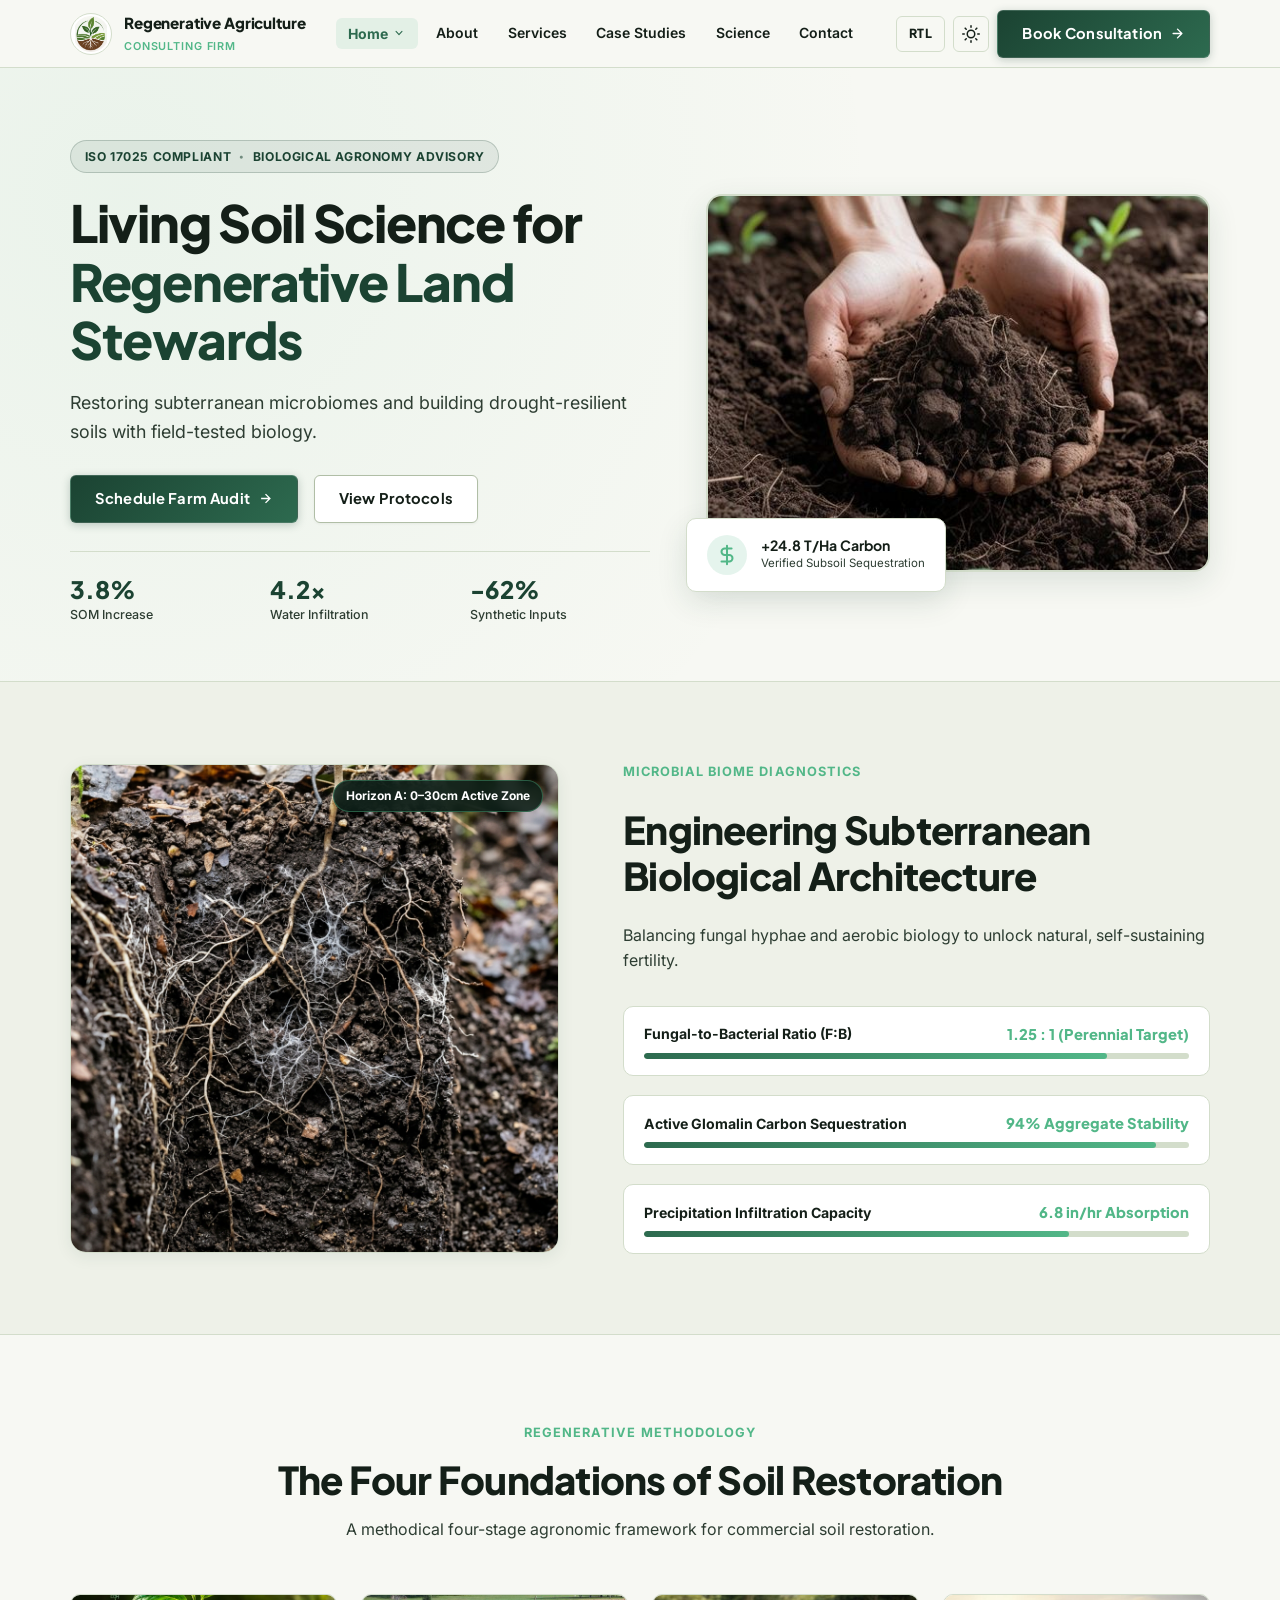
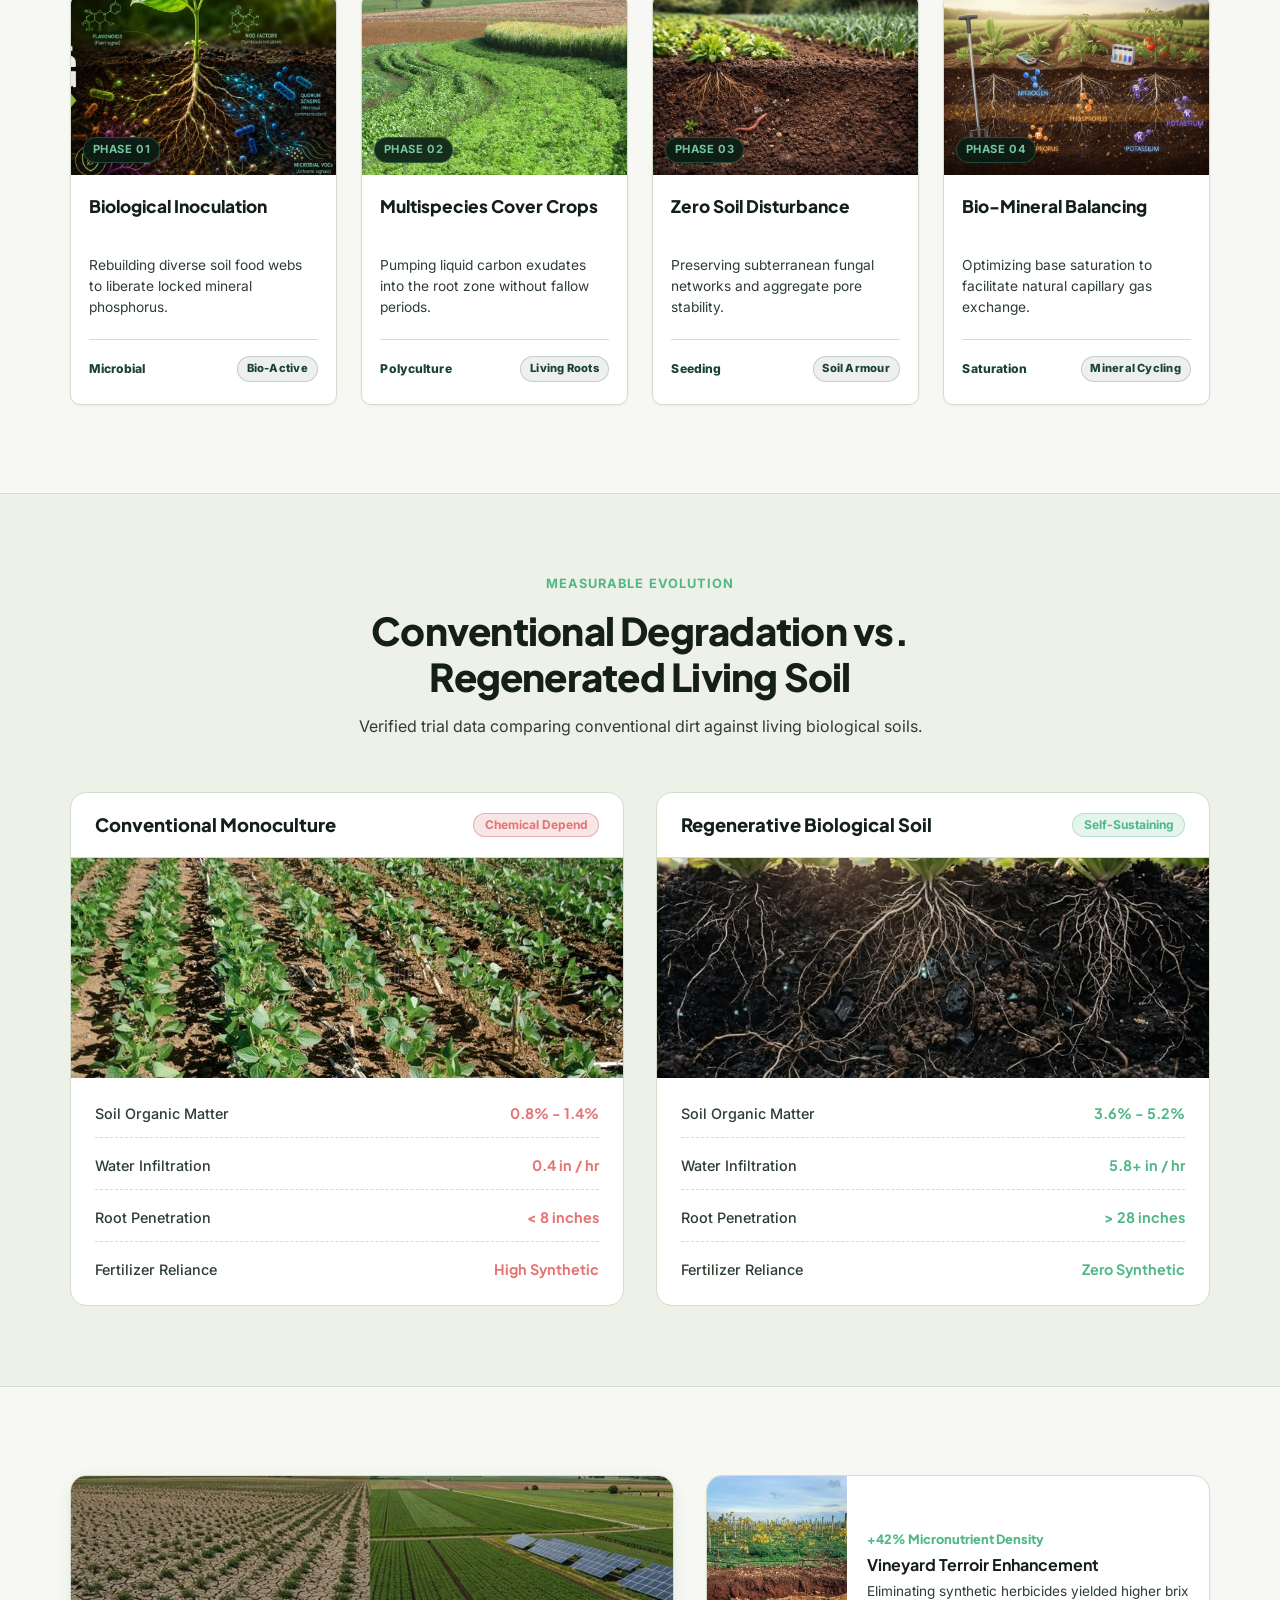
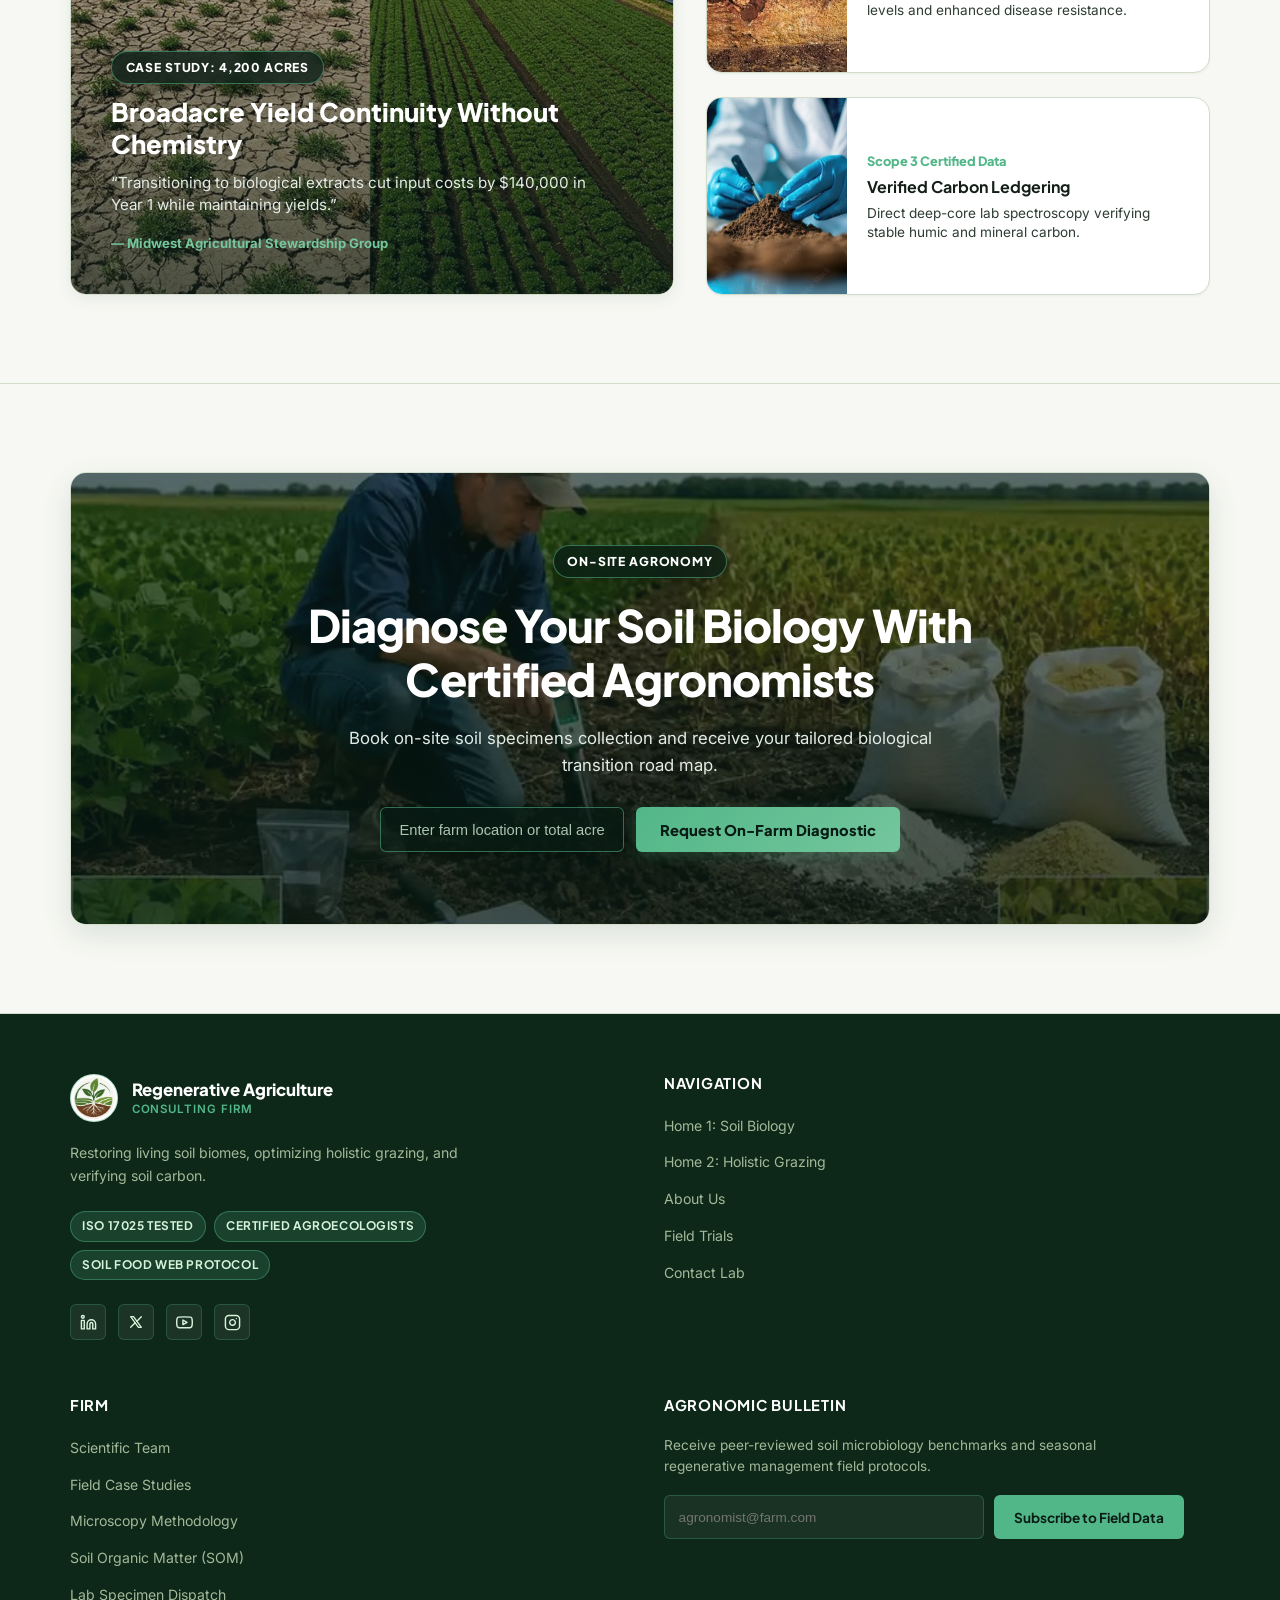
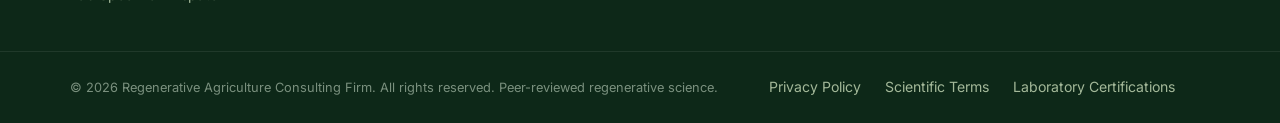
==== index.html @ a2179480 "first commit" ====
<!DOCTYPE html>
<html lang="en" dir="ltr">

<head>
  <meta charset="UTF-8">
  <meta name="viewport" content="width=device-width, initial-scale=1.0">
  <title>Regenerative Agriculture Consulting Firm | Soil Health & Agronomic Advisory</title>
  <meta name="description"
    content="Science-based regenerative agriculture consulting firm specializing in living soil biological restoration, holistic grazing plans, carbon measurement, and agroecological transitions.">

  <!-- Favicon using official brand logo -->
  <link rel="icon" type="image/png" href="assets/images/logo/logo.png">

  <!-- Core Design System & Responsive Stylesheet -->
  <link rel="stylesheet" href="assets/css/style.css?v=2.3">
  <link rel="stylesheet" href="assets/css/responsive.css?v=2.3">
</head>

<body>

  <!-- =======================================================================
       BRANDED PRELOADER
       ======================================================================= -->
  <div id="preloader" aria-hidden="true">
    <div class="loader-emblem">
      <img src="assets/images/logo/logo.png" alt="RegenAg Logo Loader" class="loader-logo-img">
      <div class="loader-ring"></div>
    </div>
    <div class="loader-bar-wrap">
      <div class="loader-bar"></div>
    </div>
    <span class="loader-text">Nurturing Living Soils</span>
  </div>

  <!-- =======================================================================
       FIXED COMPACT HEADER (Single line desktop, fixed top)
       ======================================================================= -->
  <header class="site-header" id="site-header">
    <div class="header-container">

      <!-- Brand Identity [Logo + Brand Name + Subtitle] -->
      <a href="index.html" class="brand-link" aria-label="Regenerative Agriculture Consulting Firm Home">
        <img src="assets/images/logo/logo.png" alt="Regenerative Agriculture Consulting Firm Emblem"
          class="brand-logo-img">
        <div class="brand-info">
          <span class="brand-title">Regenerative Agriculture</span>
          <span class="brand-subtitle">Consulting Firm</span>
        </div>
      </a>

      <!-- Desktop Navigation (Exactly 6 Nav Items on One Line) -->
      <nav class="desktop-nav" aria-label="Main Navigation">
        <ul class="nav-list">

          <!-- 1. Home (Click-Only Dropdown: Home 1, Home 2) -->
          <li class="nav-item">
            <button type="button" class="nav-link dropdown-trigger" aria-expanded="false" aria-haspopup="true"
              id="homeDropdownBtn">
              <span>Home</span>
              <svg class="dropdown-chevron" viewBox="0 0 20 20" fill="currentColor" aria-hidden="true">
                <path fill-rule="evenodd"
                  d="M5.23 7.21a.75.75 0 011.06.02L10 11.168l3.71-3.938a.75.75 0 111.08 1.04l-4.25 4.5a.75.75 0 01-1.08 0l-4.25-4.5a.75.75 0 01.02-1.06z"
                  clip-rule="evenodd" />
              </svg>
            </button>
            <div class="nav-dropdown" aria-labelledby="homeDropdownBtn">
              <a href="index.html" class="dropdown-link">
                <span>Home 1: Soil Biology</span>
                <span class="dropdown-badge">Core</span>
              </a>
              <a href="home-2.html" class="dropdown-link">
                <span>Home 2: Holistic Grazing</span>
                <span class="dropdown-badge">Ecosystem</span>
              </a>
            </div>
          </li>

          <!-- 2. About -->
          <li class="nav-item">
            <a href="about.html" class="nav-link">About</a>
          </li>

          <!-- 3. Services -->
          <li class="nav-item">
            <a href="services.html" class="nav-link">Services</a>
          </li>

          <!-- 4. Case Studies -->
          <li class="nav-item">
            <a href="case-studies.html" class="nav-link">Case Studies</a>
          </li>

          <!-- 5. Science / Soil Lab -->
          <li class="nav-item">
            <a href="science.html" class="nav-link">Science</a>
          </li>

          <!-- 6. Contact (Directly visible) -->
          <li class="nav-item">
            <a href="contact.html" class="nav-link">Contact</a>
          </li>
        </ul>
      </nav>

      <!-- Desktop Action Controls [RTL/LTR, Dark Mode, CTA] -->
      <div class="header-actions">

        <!-- RTL/LTR Toggle -->
        <button type="button" class="tool-btn rtl-toggle-btn" aria-label="Toggle text direction" title="Toggle RTL/LTR">
          <span class="rtl-text">RTL</span>
        </button>

        <!-- Dark Mode Toggle (#000000 Strict) -->
        <button type="button" class="tool-btn theme-toggle-btn" aria-label="Toggle dark mode"
          title="Toggle Dark/Light Mode">
          <svg viewBox="0 0 24 24" fill="none" stroke="currentColor" stroke-width="2" stroke-linecap="round"
            stroke-linejoin="round" aria-hidden="true">
            <circle cx="12" cy="12" r="5" />
            <path
              d="M12 1v2M12 21v2M4.22 4.22l1.42 1.42M18.36 18.36l1.42 1.42M1 12h2M21 12h2M4.22 19.78l1.42-1.42M18.36 5.64l1.42-1.42" />
          </svg>
        </button>

        <!-- CTA Action Button -->
        <a href="contact.html" class="btn-cta">
          <span>Book Consultation</span>
          <svg width="14" height="14" viewBox="0 0 24 24" fill="none" stroke="currentColor" stroke-width="2.5"
            stroke-linecap="round" stroke-linejoin="round" aria-hidden="true">
            <path d="M5 12h14M12 5l7 7-7 7" />
          </svg>
        </a>

        <!-- Mobile Menu Toggle Button (Visible on tablet/mobile) -->
        <button type="button" class="mobile-toggle-btn" aria-label="Open mobile navigation menu"
          aria-controls="mobileDrawer">
          <svg viewBox="0 0 24 24" fill="none" stroke="currentColor" stroke-width="2.2" stroke-linecap="round"
            stroke-linejoin="round" aria-hidden="true">
            <line x1="3" y1="12" x2="21" y2="12"></line>
            <line x1="3" y1="6" x2="21" y2="6"></line>
            <line x1="3" y1="18" x2="21" y2="18"></line>
          </svg>
        </button>

      </div>

    </div>
  </header>

  <!-- =======================================================================
       MOBILE MENU DRAWER & ACCORDION
       ======================================================================= -->
  <div class="mobile-overlay" aria-hidden="true"></div>

  <aside class="mobile-drawer" id="mobileDrawer" aria-label="Mobile Navigation Drawer">
    <div class="drawer-header">
      <div class="brand-link">
        <img src="assets/images/logo/logo.png" alt="RegenAg Logo" class="brand-logo-img">
        <div class="brand-info">
          <span class="brand-title">Regenerative Agriculture</span>
          <span class="brand-subtitle">Soil & Agroecology</span>
        </div>
      </div>
      <button type="button" class="drawer-close-btn" aria-label="Close mobile navigation">
        <svg viewBox="0 0 24 24" fill="none" stroke="currentColor" stroke-width="2.2" stroke-linecap="round"
          stroke-linejoin="round" aria-hidden="true">
          <line x1="18" y1="6" x2="6" y2="18"></line>
          <line x1="6" y1="6" x2="18" y2="18"></line>
        </svg>
      </button>
    </div>

    <!-- Mobile Navigation List -->
    <ul class="mobile-nav-list">

      <!-- Mobile Home Accordion (Click only) -->
      <li class="mobile-item">
        <button type="button" class="mobile-nav-link mobile-accordion-trigger" aria-expanded="false">
          <span>Home Overview</span>
          <svg class="dropdown-chevron" viewBox="0 0 20 20" fill="currentColor" width="16" height="16"
            aria-hidden="true">
            <path fill-rule="evenodd"
              d="M5.23 7.21a.75.75 0 011.06.02L10 11.168l3.71-3.938a.75.75 0 111.08 1.04l-4.25 4.5a.75.75 0 01-1.08 0l-4.25-4.5a.75.75 0 01.02-1.06z"
              clip-rule="evenodd" />
          </svg>
        </button>
        <div class="mobile-accordion">
          <a href="index.html" class="mobile-sub-link">Home 1: Soil Biology</a>
          <a href="home-2.html" class="mobile-sub-link">Home 2: Holistic Grazing</a>
        </div>
      </li>

      <li class="mobile-item">
        <a href="about.html" class="mobile-nav-link">About Firm</a>
      </li>

      <li class="mobile-item">
        <a href="services.html" class="mobile-nav-link">Services</a>
      </li>

      <li class="mobile-item">
        <a href="case-studies.html" class="mobile-nav-link">Case Studies</a>
      </li>

      <li class="mobile-item">
        <a href="science.html" class="mobile-nav-link">Soil Science</a>
      </li>

      <li class="mobile-item">
        <a href="contact.html" class="mobile-nav-link">Contact</a>
      </li>
    </ul>

    <!-- Mobile Drawer Footer Tools -->
    <div class="drawer-footer">
      <div class="drawer-tools">
        <button type="button" class="drawer-tool-item theme-toggle-btn" aria-label="Toggle dark mode">
          <svg width="16" height="16" viewBox="0 0 24 24" fill="none" stroke="currentColor" stroke-width="2"
            aria-hidden="true">
            <circle cx="12" cy="12" r="5" />
            <path
              d="M12 1v2M12 21v2M4.22 4.22l1.42 1.42M18.36 18.36l1.42 1.42M1 12h2M21 12h2M4.22 19.78l1.42-1.42M18.36 5.64l1.42-1.42" />
          </svg>
          <span>Dark / Light</span>
        </button>
        <button type="button" class="drawer-tool-item rtl-toggle-btn" aria-label="Toggle text direction">
          <span>RTL / LTR</span>
        </button>
      </div>

      <a href="contact.html" class="btn-cta" style="justify-content: center; width: 100%; text-align: center;">
        <span>Book Soil Consultation</span>
      </a>
    </div>
  </aside>

  <!-- =======================================================================
       MAIN CONTENT - HOME 1 (EXACTLY 6 CONTENT SECTIONS)
       ======================================================================= -->
  <main id="main-content">

    <!-- -------------------------------------------------------------------
         SECTION 1: HERO (Asymmetric Panoramic with Live Soil Metric)
         ------------------------------------------------------------------- -->
    <section class="h1-hero-section" aria-labelledby="hero-title">
      <div class="h1-hero-container">

        <div class="h1-hero-content">
          <div class="hero-pill">
            <span>ISO 17025 Compliant</span>
            <span class="hero-pill-sep">&bull;</span>
            <span>Biological Agronomy Advisory</span>
          </div>
          <h1 id="hero-title" class="hero-heading">
            Living Soil Science for <span class="hero-accent">Regenerative Land Stewards</span>
          </h1>
          <p class="hero-lead">
            Restoring subterranean microbiomes and building drought-resilient soils with field-tested biology.
          </p>
          <div class="hero-actions">
            <a href="contact.html" class="btn-cta">
              <span>Schedule Farm Audit</span>
              <svg width="14" height="14" viewBox="0 0 24 24" fill="none" stroke="currentColor" stroke-width="2.5"
                aria-hidden="true">
                <path d="M5 12h14M12 5l7 7-7 7" />
              </svg>
            </a>
            <a href="services.html" class="btn-secondary">
              <span>View Protocols</span>
            </a>
          </div>

          <div class="hero-stats-strip">
            <div class="stat-item">
              <span class="stat-num">3.8%</span>
              <span class="stat-label">SOM Increase</span>
            </div>
            <div class="stat-item">
              <span class="stat-num">4.2x</span>
              <span class="stat-label">Water Infiltration</span>
            </div>
            <div class="stat-item">
              <span class="stat-num">-62%</span>
              <span class="stat-label">Synthetic Inputs</span>
            </div>
          </div>
        </div>

        <div class="h1-hero-visual">
          <div class="hero-frame">
            <img src="assets/images/hero/p1.jpg"
              alt="Expansive agricultural fields managed with biological regenerative methods" class="hero-img">
          </div>
          <div class="hero-floating-card">
            <div class="floating-icon">
              <svg width="22" height="22" viewBox="0 0 24 24" fill="none" stroke="currentColor" stroke-width="2.2"
                stroke-linecap="round" stroke-linejoin="round" aria-hidden="true">
                <path d="M12 2v20M17 5H9.5a3.5 3.5 0 0 0 0 7h5a3.5 3.5 0 0 1 0 7H6" />
              </svg>
            </div>
            <div>
              <div class="floating-text-title">+24.8 T/Ha Carbon</div>
              <div class="floating-text-sub">Verified Subsoil Sequestration</div>
            </div>
          </div>
        </div>

      </div>
    </section>

    <!-- -------------------------------------------------------------------
         SECTION 2: SOIL HORIZON & BIOME VISUALIZER (Editorial Split)
         ------------------------------------------------------------------- -->
    <section class="h1-horizon-section" aria-labelledby="horizon-title">
      <div class="h1-horizon-container">

        <div class="horizon-visual-wrap">
          <div class="horizon-img-frame">
            <img src="assets/images/sections/horizon-subterranean-soil.jpg"
              alt="Deep root structures and symbiotic mycorrhizal mycelium flourishing in active humus layer"
              class="horizon-img" loading="lazy" width="600" height="600">
          </div>
          <div class="horizon-depth-badge">Horizon A: 0–30cm Active Zone</div>
        </div>

        <div class="horizon-content">
          <span class="section-eyebrow">Microbial Biome Diagnostics</span>
          <h2 id="horizon-title" class="section-title">
            Engineering Subterranean Biological Architecture
          </h2>
          <p class="section-desc">
            Balancing fungal hyphae and aerobic biology to unlock natural, self-sustaining fertility.
          </p>

          <div class="telemetry-stack">
            <div class="telemetry-row">
              <div class="telemetry-meta">
                <span class="telemetry-name">Fungal-to-Bacterial Ratio (F:B)</span>
                <span class="telemetry-val">1.25 : 1 (Perennial Target)</span>
              </div>
              <div class="telemetry-bar-bg">
                <div class="telemetry-bar-fill" style="width: 85%;"></div>
              </div>
            </div>

            <div class="telemetry-row">
              <div class="telemetry-meta">
                <span class="telemetry-name">Active Glomalin Carbon Sequestration</span>
                <span class="telemetry-val">94% Aggregate Stability</span>
              </div>
              <div class="telemetry-bar-bg">
                <div class="telemetry-bar-fill" style="width: 94%;"></div>
              </div>
            </div>

            <div class="telemetry-row">
              <div class="telemetry-meta">
                <span class="telemetry-name">Precipitation Infiltration Capacity</span>
                <span class="telemetry-val">6.8 in/hr Absorption</span>
              </div>
              <div class="telemetry-bar-bg">
                <div class="telemetry-bar-fill" style="width: 78%;"></div>
              </div>
            </div>
          </div>
        </div>

      </div>
    </section>

    <!-- -------------------------------------------------------------------
         SECTION 3: 4-PILLAR SOIL HEALTH MATRIX (Guaranteed Even Cards)
         ------------------------------------------------------------------- -->
    <section class="h1-pillars-section" aria-labelledby="pillars-title">
      <div class="h1-pillars-container">

        <div class="section-header-centered">
          <span class="section-eyebrow">Regenerative Methodology</span>
          <h2 id="pillars-title" class="section-title">
            The Four Foundations of Soil Restoration
          </h2>
          <p class="section-desc">
            A methodical four-stage agronomic framework for commercial soil restoration.
          </p>
        </div>

        <div class="pillars-grid">

          <!-- Pillar 1 -->
          <article class="pillar-card">
            <div class="pillar-thumb-wrap">
              <img src="assets/images/sections/p3.jpg"
                alt="Beneficial fungal hyphae and aerobic compost extract inoculation" class="pillar-thumb">
              <span class="pillar-pill">Phase 01</span>
            </div>
            <div class="pillar-body">
              <h3 class="pillar-heading">Biological Inoculation</h3>
              <p class="pillar-desc">
                Rebuilding diverse soil food webs to liberate locked mineral phosphorus.
              </p>
              <div class="pillar-footer">
                <span>Microbial </span>
                <span>Bio-Active</span>
              </div>
            </div>
          </article>

          <!-- Pillar 2 -->
          <article class="pillar-card">
            <div class="pillar-thumb-wrap">
              <img src="assets/images/sections/p4.jpg" alt="Multispecies diverse cover crop stand flowering in summer"
                class="pillar-thumb">
              <span class="pillar-pill">Phase 02</span>
            </div>
            <div class="pillar-body">
              <h3 class="pillar-heading">Multispecies Cover Crops</h3>
              <p class="pillar-desc">
                Pumping liquid carbon exudates into the root zone without fallow periods.
              </p>
              <div class="pillar-footer">
                <span>Polyculture </span>
                <span>Living Roots</span>
              </div>
            </div>
          </article>

          <!-- Pillar 3 -->
          <article class="pillar-card">
            <div class="pillar-thumb-wrap">
              <img src="assets/images/sections/p5.jpg"
                alt="Undisturbed soil surface preserved with organic crop residue" class="pillar-thumb">
              <span class="pillar-pill">Phase 03</span>
            </div>
            <div class="pillar-body">
              <h3 class="pillar-heading">Zero Soil Disturbance</h3>
              <p class="pillar-desc">
                Preserving subterranean fungal networks and aggregate pore stability.
              </p>
              <div class="pillar-footer">
                <span> Seeding</span>
                <span>Soil Armour</span>
              </div>
            </div>
          </article>

          <!-- Pillar 4 -->
          <article class="pillar-card">
            <div class="pillar-thumb-wrap">
              <img src="assets/images/sections/p6.jpg"
                alt="Rich granular dark humus soil with bio-available trace minerals" class="pillar-thumb">
              <span class="pillar-pill">Phase 04</span>
            </div>
            <div class="pillar-body">
              <h3 class="pillar-heading">Bio-Mineral Balancing</h3>
              <p class="pillar-desc">
                Optimizing base saturation to facilitate natural capillary gas exchange.
              </p>
              <div class="pillar-footer">
                <span> Saturation</span>
                <span>Mineral Cycling</span>
              </div>
            </div>
          </article>

        </div>

      </div>
    </section>

    <!-- -------------------------------------------------------------------
         SECTION 4: FIELD TRANSFORMATION SPECTRUM (Comparative View)
         ------------------------------------------------------------------- -->
    <section class="h1-compare-section" aria-labelledby="compare-title">
      <div class="h1-compare-container">

        <div class="section-header-centered">
          <span class="section-eyebrow">Measurable Evolution</span>
          <h2 id="compare-title" class="section-title">
            Conventional Degradation vs. Regenerated Living Soil
          </h2>
          <p class="section-desc">
            Verified trial data comparing conventional dirt against living biological soils.
          </p>
        </div>

        <div class="compare-card-grid">

          <!-- Box 1: Conventional -->
          <div class="compare-box">
            <div class="compare-header">
              <h3 style="font-size: 1.15rem; font-weight: 800;">Conventional Monoculture</h3>
              <span class="compare-tag-bad">Chemical Depend</span>
            </div>
            <div class="compare-img-wrap">
              <img src="assets/images/sections/p7.jpg" alt="Compacted soil with low root penetrability"
                class="compare-img" style="filter: grayscale(40%) contrast(110%);">
            </div>
            <div class="compare-points">
              <div class="compare-point-row">
                <span class="compare-point-label">Soil Organic Matter</span>
                <span class="compare-point-val" style="color: #E57373;">0.8% - 1.4%</span>
              </div>
              <div class="compare-point-row">
                <span class="compare-point-label">Water Infiltration</span>
                <span class="compare-point-val" style="color: #E57373;">0.4 in / hr</span>
              </div>
              <div class="compare-point-row">
                <span class="compare-point-label">Root Penetration</span>
                <span class="compare-point-val" style="color: #E57373;">&lt; 8 inches</span>
              </div>
              <div class="compare-point-row">
                <span class="compare-point-label">Fertilizer Reliance</span>
                <span class="compare-point-val" style="color: #E57373;">High Synthetic</span>
              </div>
            </div>
          </div>

          <!-- Box 2: Regenerative -->
          <div class="compare-box">
            <div class="compare-header">
              <h3 style="font-size: 1.15rem; font-weight: 800;">Regenerative Biological Soil</h3>
              <span class="compare-tag-good">Self-Sustaining</span>
            </div>
            <div class="compare-img-wrap">
              <img src="assets/images/sections/p8.jpg"
                alt="Rich black living soil teeming with microbial crumb structure" class="compare-img">
            </div>
            <div class="compare-points">
              <div class="compare-point-row">
                <span class="compare-point-label">Soil Organic Matter</span>
                <span class="compare-point-val" style="color: var(--color-sprout);">3.6% - 5.2%</span>
              </div>
              <div class="compare-point-row">
                <span class="compare-point-label">Water Infiltration</span>
                <span class="compare-point-val" style="color: var(--color-sprout);">5.8+ in / hr</span>
              </div>
              <div class="compare-point-row">
                <span class="compare-point-label">Root Penetration</span>
                <span class="compare-point-val" style="color: var(--color-sprout);">&gt; 28 inches</span>
              </div>
              <div class="compare-point-row">
                <span class="compare-point-label">Fertilizer Reliance</span>
                <span class="compare-point-val" style="color: var(--color-sprout);">Zero Synthetic</span>
              </div>
            </div>
          </div>

        </div>

      </div>
    </section>

    <!-- -------------------------------------------------------------------
         SECTION 5: FARM STEWARDSHIP IMPACT (Asymmetric Mosaic)
         ------------------------------------------------------------------- -->
    <section class="h1-mosaic-section" aria-labelledby="mosaic-title">
      <div class="h1-mosaic-container">

        <div class="mosaic-layout">

          <!-- Left Large Featured Mosaic Card -->
          <div class="mosaic-main-card">
            <img src="assets/images/sections/p9.jpg"
              alt="Vast commercial regenerative wheat farm under biological transition" class="mosaic-bg-img">
            <div class="mosaic-overlay"></div>
            <div class="mosaic-content">
              <span class="badge-tag">Case Study: 4,200 Acres</span>
              <h3 id="mosaic-title">Broadacre Yield Continuity Without Chemistry</h3>
              <p>
                “Transitioning to biological extracts cut input costs by $140,000 in Year 1 while maintaining yields.”
              </p>
              <div style="font-size: 0.82rem; font-weight: 700; color: var(--color-sprout-soft); margin-top: 0.25rem;">
                — Midwest Agricultural Stewardship Group
              </div>
            </div>
          </div>

          <!-- Right Stacked Dual Cards -->
          <div class="mosaic-side-stack">

            <div class="mosaic-sub-card">
              <img src="assets/images/sections/p10.jpg"
                alt="Agroecological vineyard with permanent diverse clover cover crop" class="mosaic-sub-thumb">
              <div class="mosaic-sub-body">
                <span class="mosaic-metric-tag">+42% Micronutrient Density</span>
                <h4 class="mosaic-sub-title">Vineyard Terroir Enhancement</h4>
                <p class="mosaic-sub-text">
                  Eliminating synthetic herbicides yielded higher brix levels and enhanced disease resistance.
                </p>
              </div>
            </div>

            <div class="mosaic-sub-card">
              <img src="assets/images/sections/p11.jpg" alt="Rich soil aggregates collected for lab spectroscopy"
                class="mosaic-sub-thumb">
              <div class="mosaic-sub-body">
                <span class="mosaic-metric-tag">Scope 3 Certified Data</span>
                <h4 class="mosaic-sub-title">Verified Carbon Ledgering</h4>
                <p class="mosaic-sub-text">
                  Direct deep-core lab spectroscopy verifying stable humic and mineral carbon.
                </p>
              </div>
            </div>

          </div>

        </div>

      </div>
    </section>

    <!-- -------------------------------------------------------------------
         SECTION 6: CONSULTATION ACTION (Full Panoramic Horizon)
         ------------------------------------------------------------------- -->
    <section class="h1-cta-section" aria-labelledby="cta-heading">
      <div class="h1-cta-container">
        <div class="cta-banner-card">
          <img src="assets/images/sections/p12.jpg" alt="Agricultural fields at dusk with rich restored soils"
            class="cta-banner-bg">
          <div class="cta-banner-overlay"></div>
          <div class="cta-banner-inner">
            <span class="badge-tag" style="background: rgba(82, 183, 136, 0.25); color: #FFFFFF;">On-Site
              Agronomy</span>
            <h2 id="cta-heading" class="cta-heading">
              Diagnose Your Soil Biology With Certified Agronomists
            </h2>
            <p class="cta-lead">
              Book on-site soil specimens collection and receive your tailored biological transition road map.
            </p>

            <form class="cta-action-form" onsubmit="event.preventDefault(); window.location.href='contact.html';">
              <input type="text" placeholder="Enter farm location or total acres" class="cta-input" required
                aria-label="Farm location or acreage">
              <button type="submit" class="cta-submit-btn">
                Request On-Farm Diagnostic
              </button>
            </form>
          </div>
        </div>
      </div>
    </section>

  </main>

  <!-- =======================================================================
       SHARED EDITORIAL FOOTER
       ======================================================================= -->
  <footer class="site-footer">
    <div class="footer-top">

      <!-- 1. Brand Column -->
      <div class="footer-brand">
        <div class="footer-brand-header">
          <img src="assets/images/logo/logo.png" alt="Regenerative Agriculture Consulting Logo" class="footer-logo-img">
          <div>
            <div class="footer-brand-title">Regenerative Agriculture</div>
            <div class="footer-brand-sub">Consulting Firm</div>
          </div>
        </div>
        <p class="footer-bio">
          Restoring living soil biomes, optimizing holistic grazing, and verifying soil carbon.
        </p>
        <div class="footer-accreditations">
          <span class="badge-tag">ISO 17025 Tested</span>
          <span class="badge-tag">Certified Agroecologists</span>
          <span class="badge-tag">Soil Food Web Protocol</span>
        </div>
        <div class="footer-socials">
          <a href="https://linkedin.com" target="_blank" rel="noopener noreferrer" class="footer-social-link"
            aria-label="LinkedIn">
            <svg width="17" height="17" viewBox="0 0 24 24" fill="none" stroke="currentColor" stroke-width="2"
              stroke-linecap="round" stroke-linejoin="round" aria-hidden="true">
              <path d="M16 8a6 6 0 0 1 6 6v7h-4v-7a2 2 0 0 0-2-2 2 2 0 0 0-2 2v7h-4v-7a6 6 0 0 1 6-6z" />
              <rect x="2" y="9" width="4" height="12" />
              <circle cx="4" cy="4" r="2" />
            </svg>
          </a>
          <a href="https://twitter.com" target="_blank" rel="noopener noreferrer" class="footer-social-link"
            aria-label="X (Twitter)">
            <svg width="16" height="16" viewBox="0 0 24 24" fill="none" stroke="currentColor" stroke-width="2"
              stroke-linecap="round" stroke-linejoin="round" aria-hidden="true">
              <path d="M4 4l11.733 16h4.267l-11.733 -16z" />
              <path d="M4 20l6.768 -6.768m2.46 -2.46l6.772 -6.772" />
            </svg>
          </a>
          <a href="https://youtube.com" target="_blank" rel="noopener noreferrer" class="footer-social-link"
            aria-label="YouTube">
            <svg width="17" height="17" viewBox="0 0 24 24" fill="none" stroke="currentColor" stroke-width="2"
              stroke-linecap="round" stroke-linejoin="round" aria-hidden="true">
              <path
                d="M22.54 6.42a2.78 2.78 0 0 0-1.94-2C18.88 4 12 4 12 4s-6.88 0-8.6.46a2.78 2.78 0 0 0-1.94 2A29 29 0 0 0 1 11.75a29 29 0 0 0 .46 5.33A2.78 2.78 0 0 0 3.4 19c1.72.46 8.6.46 8.6.46s6.88 0 8.6-.46a2.78 2.78 0 0 0 1.94-2 29 29 0 0 0 .46-5.25 29 29 0 0 0-.46-5.33z" />
              <polygon points="9.75 15.02 15.5 11.75 9.75 8.48 9.75 15.02" />
            </svg>
          </a>
          <a href="https://instagram.com" target="_blank" rel="noopener noreferrer" class="footer-social-link"
            aria-label="Instagram">
            <svg width="17" height="17" viewBox="0 0 24 24" fill="none" stroke="currentColor" stroke-width="2"
              stroke-linecap="round" stroke-linejoin="round" aria-hidden="true">
              <rect x="2" y="2" width="20" height="20" rx="5" ry="5" />
              <path d="M16 11.37A4 4 0 1 1 12.63 8 4 4 0 0 1 16 11.37z" />
              <line x1="17.5" y1="6.5" x2="17.51" y2="6.5" />
            </svg>
          </a>
        </div>
      </div>

      <!-- 3. Scientific Hub -->
      <div class="footer-col">
        <h2 class="footer-col-title">Firm</h2>
        <ul class="footer-nav-list">
          <li><a href="about.html" class="footer-link">Scientific Team</a></li>
          <li><a href="case-studies.html" class="footer-link">Field Case Studies</a></li>
          <li><a href="science.html" class="footer-link">Microscopy Methodology</a></li>
          <li><a href="about.html" class="footer-link">Soil Organic Matter (SOM)</a></li>
          <li><a href="contact.html" class="footer-link">Lab Specimen Dispatch</a></li>
        </ul>
      </div>

      <!-- 4. Quick Links -->
      <div class="footer-col">
        <h2 class="footer-col-title">Navigation</h2>
        <ul class="footer-nav-list">
          <li><a href="index.html" class="footer-link">Home 1: Soil Biology</a></li>
          <li><a href="home-2.html" class="footer-link">Home 2: Holistic Grazing</a></li>
          <li><a href="about.html" class="footer-link">About Us</a></li>
          <li><a href="case-studies.html" class="footer-link">Field Trials</a></li>
          <li><a href="contact.html" class="footer-link">Contact Lab</a></li>
        </ul>
      </div>

      <!-- 5. Field Bulletin / Newsletter -->
      <div class="footer-newsletter">
        <h2 class="footer-col-title">Agronomic Bulletin</h2>
        <p class="footer-dispatch-desc">
          Receive peer-reviewed soil microbiology benchmarks and seasonal regenerative management field protocols.
        </p>
        <form class="footer-newsletter-form"
          onsubmit="event.preventDefault(); alert('Subscribed to Agronomic Bulletin!');">
          <div class="dispatch-input-wrap">
            <input type="email" placeholder="agronomist@farm.com" required class="dispatch-input"
              aria-label="Work email address">
          </div>
          <button type="submit" class="dispatch-btn">Subscribe to Field Data</button>
        </form>
      </div>

    </div>

    <!-- Footer Bottom Strip -->
    <div class="footer-bottom">
      <div class="footer-bottom-inner">
        <p>&copy; 2026 Regenerative Agriculture Consulting Firm. All rights reserved. Peer-reviewed regenerative
          science.</p>
        <ul class="footer-meta-links">
          <li><a href="#" class="footer-link">Privacy Policy</a></li>
          <li><a href="#" class="footer-link">Scientific Terms</a></li>
          <li><a href="#" class="footer-link">Laboratory Certifications</a></li>
        </ul>
      </div>
    </div>
  </footer>

  <!-- =======================================================================
       SCROLL TO TOP BUTTON
       ======================================================================= -->
  <button type="button" id="scroll-to-top" aria-label="Scroll to top of page">
    <svg viewBox="0 0 24 24" fill="none" stroke="currentColor" stroke-width="2.5" stroke-linecap="round"
      stroke-linejoin="round" aria-hidden="true">
      <polyline points="18 15 12 9 6 15"></polyline>
    </svg>
  </button>

  <!-- External JavaScript Only -->
  <script src="assets/js/main.js"></script>
</body>

</html>
---- assets/css/style.css ----
/* ==========================================================================
   REGENERATIVE AGRICULTURE CONSULTING FIRM - GLOBAL DESIGN SYSTEM
   Brand Colors: Forest Green (#1B4332), Sprout Leaf (#40916C), Soil Brown (#58311D),
   Mineral Ochre (#C59B27), Pure Black Dark Mode (#000000), Earth Cream (#F7F8F3)
   ========================================================================== */

@import url('https://fonts.googleapis.com/css2?family=Plus+Jakarta+Sans:ital,wght@0,300;0,400;0,500;0,600;0,700;0,800;1,400&family=Inter:wght@300;400;500;600;700&display=swap');

:root {
  /* Brand Primary Colors */
  --color-primary: #1B4332;
  --color-primary-light: #2D6A4F;
  --color-primary-dark: #081C15;
  --color-sprout: #52B788;
  --color-sprout-soft: #74C69D;
  --color-sprout-muted: #D8F3DC;

  /* Earth & Soil Palettes */
  --color-soil: #58311D;
  --color-soil-light: #7E4A28;
  --color-ochre: #C59B27;
  --color-ochre-light: #E9C46A;

  /* Surfaces & Backgrounds (Light Mode) */
  --bg-main: #F7F8F3;
  --bg-surface: #FFFFFF;
  --bg-surface-alt: #EEF1E8;
  --bg-header: rgba(247, 248, 243, 0.94);
  --bg-card: #FFFFFF;
  --bg-footer: #0D2818;
  --text-main: #141F18;
  --text-muted: #2D3D32;
  --text-inverse: #FFFFFF;
  --border-color: #D3DDCB;
  --border-strong: #B0BEA6;

  /* Shadows */
  --shadow-sm: 0 1px 3px rgba(0, 0, 0, 0.05);
  --shadow-md: 0 4px 16px rgba(27, 67, 50, 0.08);
  --shadow-lg: 0 10px 30px rgba(27, 67, 50, 0.12);

  /* Dimensions */
  --container-max-width: 1180px;
  /* Reduced unified container width across header, sections, and footer */
  --container-padding: 1.25rem;
  --header-height: 68px;
  --radius-sm: 6px;
  --radius-md: 10px;
  --radius-lg: 16px;
  --radius-full: 9999px;

  /* Fonts */
  --font-heading: 'Plus Jakarta Sans', system-ui, -apple-system, sans-serif;
  --font-body: 'Inter', system-ui, -apple-system, sans-serif;

  /* Transitions */
  --transition-fast: 0.18s ease;
  --transition-normal: 0.28s ease;
  --transition-smooth: 0.4s cubic-bezier(0.16, 1, 0.3, 1);
}

/* ==========================================================================
   STRICT DARK MODE - MUST BE #000000 ONLY & ULTRA BRIGHT TEXT
   ========================================================================== */
html.dark {
  --bg-main: #000000 !important;
  --bg-surface: #000000 !important;
  --bg-surface-alt: #080808 !important;
  --bg-header: rgba(0, 0, 0, 0.95) !important;
  --bg-card: #080808 !important;
  --bg-footer: #000000 !important;
  --text-main: #FFFFFF !important;
  --text-muted: #D1E5D5 !important;
  /* Extra bright soft text in dark mode */
  --text-inverse: #000000 !important;
  --border-color: #243B28 !important;
  --border-strong: #38573D !important;
  --shadow-md: 0 4px 20px rgba(0, 0, 0, 0.8) !important;
}

/* Global Reset & Base */
*,
*::before,
*::after {
  box-sizing: border-box;
  margin: 0;
  padding: 0;
}

html {
  font-family: var(--font-body);
  background-color: var(--bg-main);
  color: var(--text-main);
  scroll-behavior: smooth;
  -webkit-font-smoothing: antialiased;
  -moz-osx-font-smoothing: grayscale;
  overflow-x: hidden;
  max-width: 100%;
}

body {
  background-color: var(--bg-main);
  color: var(--text-main);
  line-height: 1.6;
  min-height: 100vh;
  display: flex;
  flex-direction: column;
  overflow-x: hidden;
  max-width: 100%;
  width: 100%;
  padding-top: var(--header-height);
}

h1,
h2,
h3,
h4,
h5,
h6 {
  font-family: var(--font-heading);
  color: var(--text-main);
  font-weight: 700;
  line-height: 1.25;
}

a {
  color: inherit;
  text-decoration: none;
  transition: color var(--transition-fast);
}

button {
  font-family: inherit;
  cursor: pointer;
  background: none;
  border: none;
}

img {
  max-width: 100%;
  height: auto;
  display: block;
}

/* ==========================================================================
   BRANDED PRELOADER
   ========================================================================== */
#preloader {
  position: fixed;
  inset: 0;
  background-color: var(--bg-main);
  z-index: 99999;
  display: flex;
  flex-direction: column;
  align-items: center;
  justify-content: center;
  transition: opacity 0.5s ease, visibility 0.5s ease;
}

#preloader.loaded {
  opacity: 0;
  visibility: hidden;
  pointer-events: none;
}

.loader-emblem {
  position: relative;
  width: 90px;
  height: 90px;
  display: flex;
  align-items: center;
  justify-content: center;
}

.loader-logo-img {
  width: 72px;
  height: 72px;
  object-fit: contain;
  border-radius: 50%;
  animation: loaderPulse 2s infinite ease-in-out;
}

.loader-ring {
  position: absolute;
  inset: 0;
  border: 2px solid transparent;
  border-top-color: var(--color-sprout);
  border-right-color: var(--color-ochre);
  border-radius: 50%;
  animation: loaderSpin 1.4s linear infinite;
}

.loader-bar-wrap {
  width: 140px;
  height: 3px;
  background: var(--border-color);
  border-radius: 999px;
  margin-top: 20px;
  overflow: hidden;
}

.loader-bar {
  height: 100%;
  width: 0%;
  background: linear-gradient(90deg, var(--color-primary-light), var(--color-sprout));
  animation: loaderProgress 1.6s ease-in-out infinite;
}

.loader-text {
  margin-top: 10px;
  font-size: 0.75rem;
  letter-spacing: 0.15em;
  text-transform: uppercase;
  color: var(--text-muted);
  font-weight: 600;
  font-family: var(--font-heading);
}

@keyframes loaderSpin {
  to {
    transform: rotate(360deg);
  }
}

@keyframes loaderPulse {

  0%,
  100% {
    transform: scale(0.96);
    opacity: 0.9;
  }

  50% {
    transform: scale(1.04);
    opacity: 1;
  }
}

@keyframes loaderProgress {
  0% {
    width: 0%;
    transform: translateX(0);
  }

  50% {
    width: 70%;
  }

  100% {
    width: 100%;
    transform: translateX(100%);
  }
}

/* ==========================================================================
   FIXED COMPACT HEADER
   ========================================================================== */
.site-header {
  position: fixed;
  top: 0;
  left: 0;
  right: 0;
  width: 100%;
  height: var(--header-height);
  background-color: var(--bg-header);
  backdrop-filter: blur(14px);
  -webkit-backdrop-filter: blur(14px);
  border-bottom: 1px solid var(--border-color);
  z-index: 1000;
  transform: translateZ(0);
  -webkit-transform: translateZ(0);
  transition: background-color var(--transition-normal), border-color var(--transition-normal), box-shadow var(--transition-normal);
}

.site-header.scrolled {
  background-color: #F7F8F3;
  box-shadow: 0 4px 20px rgba(0, 0, 0, 0.1);
}

html.dark .site-header.scrolled {
  background-color: #081C15;
  box-shadow: 0 4px 24px rgba(0, 0, 0, 0.85);
  border-bottom-color: #1A281E;
}

.header-container {
  max-width: var(--container-max-width);
  margin: 0 auto;
  height: 100%;
  padding: 0 var(--container-padding);
  display: flex;
  align-items: center;
  justify-content: space-between;
  gap: 1rem;
}

/* Brand Identity */
.brand-link {
  display: flex;
  align-items: center;
  gap: 0.75rem;
  text-decoration: none;
  flex-shrink: 0;
}

.brand-logo-img {
  width: 42px;
  height: 42px;
  object-fit: contain;
  border-radius: 50%;
  border: 1.5px solid var(--border-color);
  background-color: #FFFFFF;
  padding: 2px;
  transition: transform var(--transition-fast);
}

.brand-link:hover .brand-logo-img {
  transform: scale(1.05);
}

.brand-info {
  display: flex;
  flex-direction: column;
  justify-content: center;
  gap: 0.35rem; /* Noticeable vertical gap between brand name and subtitle */
}

.brand-title {
  font-family: var(--font-heading);
  font-size: 0.95rem;
  font-weight: 800;
  letter-spacing: -0.01em;
  color: var(--text-main);
  line-height: 1.15;
}

.brand-subtitle {
  font-size: 0.68rem;
  font-weight: 600;
  letter-spacing: 0.08em;
  text-transform: uppercase;
  color: var(--color-sprout);
  line-height: 1.2;
  margin-top: 3px;
}

/* Desktop Navigation (Exactly 6 Nav Items on One Line) */
.desktop-nav {
  display: flex;
  align-items: center;
  gap: 1.5rem;
}

.nav-list {
  display: flex;
  align-items: center;
  list-style: none;
  gap: 0.35rem;
}

.nav-item {
  position: relative;
}

.nav-link {
  display: inline-flex;
  align-items: center;
  gap: 0.3rem;
  padding: 0.45rem 0.75rem;
  font-size: 0.875rem;
  font-weight: 600;
  color: var(--text-main);
  border-radius: var(--radius-sm);
  transition: all var(--transition-fast);
  white-space: nowrap;
}

.nav-link:hover {
  color: var(--color-sprout);
  background-color: rgba(82, 183, 136, 0.08);
}

.nav-link.active {
  color: var(--color-primary-light);
  font-weight: 700;
  background-color: rgba(82, 183, 136, 0.12);
}

html.dark .nav-link.active {
  color: var(--color-sprout-soft);
  background-color: rgba(82, 183, 136, 0.18);
}

/* Dropdown (CLICK ONLY - Never hover) */
.dropdown-chevron {
  width: 14px;
  height: 14px;
  transition: transform var(--transition-fast);
}

.nav-item.dropdown-open .dropdown-chevron {
  transform: rotate(180deg);
}

.nav-dropdown {
  position: absolute;
  top: calc(100% + 8px);
  left: 0;
  min-width: 200px;
  background-color: var(--bg-surface);
  border: 1px solid var(--border-color);
  border-radius: var(--radius-md);
  box-shadow: var(--shadow-lg);
  padding: 0.5rem;
  display: none;
  flex-direction: column;
  gap: 0.25rem;
  z-index: 1010;
  animation: dropdownFade 0.18s ease-out;
}

html.dark .nav-dropdown {
  background-color: #080808 !important;
  border-color: #1F2E22 !important;
}

.nav-item.dropdown-open .nav-dropdown {
  display: flex;
}

@keyframes dropdownFade {
  from {
    opacity: 0;
    transform: translateY(-4px);
  }

  to {
    opacity: 1;
    transform: translateY(0);
  }
}

.dropdown-link {
  display: flex;
  align-items: center;
  justify-content: space-between;
  padding: 0.5rem 0.75rem;
  font-size: 0.85rem;
  font-weight: 500;
  color: var(--text-main);
  border-radius: var(--radius-sm);
  transition: all var(--transition-fast);
}

.dropdown-link:hover {
  background-color: rgba(82, 183, 136, 0.12);
  color: var(--color-sprout);
}

.dropdown-badge {
  font-size: 0.65rem;
  font-weight: 700;
  padding: 0.15rem 0.4rem;
  border-radius: 999px;
  background-color: rgba(82, 183, 136, 0.15);
  color: var(--color-sprout);
}

/* Header Action Controls (RTL, Dark Mode, CTA) */
.header-actions {
  display: flex;
  align-items: center;
  gap: 0.5rem;
  flex-shrink: 0;
}

.tool-btn {
  display: inline-flex;
  align-items: center;
  justify-content: center;
  width: 36px;
  height: 36px;
  border-radius: var(--radius-sm);
  border: 1px solid var(--border-color);
  color: var(--text-main);
  background-color: transparent;
  transition: all var(--transition-fast);
}

.tool-btn:hover {
  background-color: rgba(82, 183, 136, 0.12);
  border-color: var(--color-sprout);
  color: var(--color-sprout);
}

.tool-btn svg {
  width: 18px;
  height: 18px;
}

.tool-btn.rtl-toggle-btn {
  width: auto;
  min-width: 46px;
  height: 36px;
  padding: 0 0.75rem;
  font-family: var(--font-heading);
  font-size: 0.78rem;
  font-weight: 800;
  letter-spacing: 0.05em;
  text-transform: uppercase;
  user-select: none;
  justify-content: center;
}

.tool-btn.rtl-toggle-btn svg,
.drawer-tool-item.rtl-toggle-btn svg {
  display: none !important;
}

.tool-btn.rtl-toggle-btn .rtl-text {
  line-height: 1;
}

.btn-cta,
.btn-secondary {
  display: inline-flex !important;
  align-items: center !important;
  justify-content: center !important;
  gap: 0.5rem !important;
  height: 48px !important;
  min-height: 48px !important;
  max-height: 48px !important;
  padding: 0 1.5rem !important;
  font-family: var(--font-heading) !important;
  font-size: 0.92rem !important;
  font-weight: 700 !important;
  letter-spacing: 0.01em !important;
  line-height: 1 !important;
  border-radius: var(--radius-sm) !important;
  box-sizing: border-box !important;
  white-space: nowrap !important;
  vertical-align: middle !important;
  transition: all var(--transition-fast) !important;
  cursor: pointer !important;
  text-decoration: none !important;
}

.btn-cta span,
.btn-secondary span {
  line-height: 1 !important;
  display: inline-block !important;
  vertical-align: middle !important;
}

.btn-cta {
  color: #FFFFFF;
  background: linear-gradient(135deg, var(--color-primary), var(--color-primary-light));
  border: 1.5px solid rgba(255, 255, 255, 0.15);
  box-shadow: 0 2px 8px rgba(27, 67, 50, 0.25);
}

.btn-cta:hover {
  background: linear-gradient(135deg, var(--color-primary-light), var(--color-sprout));
  transform: translateY(-1px);
  box-shadow: 0 4px 14px rgba(82, 183, 136, 0.35);
  color: #FFFFFF;
}

.btn-secondary {
  color: var(--text-main);
  background-color: var(--bg-surface);
  border: 1.5px solid var(--border-strong);
  box-shadow: 0 1px 3px rgba(0, 0, 0, 0.05);
}

.btn-secondary:hover {
  border-color: var(--color-sprout);
  color: var(--color-sprout);
  transform: translateY(-1px);
}

.btn-cta svg,
.btn-secondary svg {
  width: 15px;
  height: 15px;
  min-width: 15px;
  min-height: 15px;
  max-width: 15px;
  max-height: 15px;
  stroke: currentColor;
  stroke-width: 2.2;
  flex-shrink: 0;
  display: inline-block;
  vertical-align: middle;
}

/* Header Action CTA Button (Compact) */
.header-actions .btn-cta {
  height: 38px;
  min-height: 38px;
  max-height: 38px;
  padding: 0 1rem;
  font-size: 0.84rem;
}

/* Mobile Toggle Button */
.mobile-toggle-btn {
  display: none;
  align-items: center;
  justify-content: center;
  width: 40px;
  height: 40px;
  border-radius: var(--radius-sm);
  border: 1px solid var(--border-color);
  color: var(--text-main);
  background: transparent;
  transition: all var(--transition-fast);
}

.mobile-toggle-btn:hover {
  border-color: var(--color-sprout);
  color: var(--color-sprout);
}

.mobile-toggle-btn svg {
  width: 22px;
  height: 22px;
}

/* ==========================================================================
   MOBILE MENU DRAWER & ACCORDION
   ========================================================================== */
.mobile-overlay {
  position: fixed;
  inset: 0;
  background-color: rgba(0, 0, 0, 0.6);
  backdrop-filter: blur(4px);
  z-index: 1050;
  opacity: 0;
  visibility: hidden;
  transition: opacity var(--transition-normal), visibility var(--transition-normal);
}

.mobile-overlay.active {
  opacity: 1;
  visibility: visible;
}

.mobile-drawer {
  position: fixed;
  top: 0;
  bottom: 0;
  right: -320px;
  width: 300px;
  max-width: 85vw;
  background-color: var(--bg-surface);
  border-left: 1px solid var(--border-color);
  z-index: 1060;
  display: flex;
  flex-direction: column;
  padding: 1.25rem;
  overflow-y: auto;
  transition: transform var(--transition-smooth);
}

html.dark .mobile-drawer {
  background-color: #000000 !important;
  border-left-color: #1F2E22 !important;
}

.mobile-drawer.open {
  transform: translateX(-320px);
}

/* Mobile Drawer Header */
.drawer-header {
  display: flex;
  align-items: center;
  justify-content: space-between;
  padding-bottom: 1rem;
  border-bottom: 1px solid var(--border-color);
}

.drawer-close-btn {
  display: flex;
  align-items: center;
  justify-content: center;
  width: 36px;
  height: 36px;
  border-radius: var(--radius-sm);
  border: 1px solid var(--border-color);
  color: var(--text-main);
}

.drawer-close-btn svg {
  width: 20px;
  height: 20px;
}

/* Mobile Nav List & Accordion */
.mobile-nav-list,
.drawer-nav-list {
  list-style: none;
  display: flex;
  flex-direction: column;
  gap: 0.35rem;
  margin-top: 1rem;
}

.mobile-nav-link,
.drawer-link {
  display: flex;
  align-items: center;
  justify-content: space-between;
  padding: 0.75rem 0.9rem;
  font-size: 0.95rem;
  font-weight: 600;
  color: var(--text-main);
  border-radius: var(--radius-sm);
  transition: background var(--transition-fast), color var(--transition-fast);
}

.mobile-nav-link:hover,
.mobile-nav-link.active,
.drawer-link:hover,
.drawer-link.active {
  background-color: rgba(82, 183, 136, 0.1);
  color: var(--color-sprout);
}

/* Mobile Accordion Content (Closed by default - opens only on click) */
.mobile-accordion,
.drawer-submenu {
  overflow: hidden;
  max-height: 0;
  transition: max-height 0.35s cubic-bezier(0.4, 0, 0.2, 1);
  padding-left: 1rem;
  display: flex;
  flex-direction: column;
  gap: 0.25rem;
}

.mobile-item.accordion-open .mobile-accordion,
.drawer-nav-item.accordion-open .drawer-submenu {
  max-height: 220px;
  margin: 0.35rem 0;
}

.mobile-item.accordion-open .mobile-nav-link .dropdown-chevron,
.drawer-nav-item.accordion-open .drawer-accordion-btn .accordion-arrow {
  transform: rotate(180deg);
}

.drawer-accordion-btn {
  display: flex;
  align-items: center;
  justify-content: space-between;
  width: 100%;
  padding: 0.75rem 0.9rem;
  font-size: 0.95rem;
  font-weight: 600;
  color: var(--text-main);
  background: transparent;
  border: none;
  border-radius: var(--radius-sm);
  cursor: pointer;
  transition: background var(--transition-fast), color var(--transition-fast);
}

.drawer-accordion-btn:hover {
  background-color: rgba(82, 183, 136, 0.1);
  color: var(--color-sprout);
}

.accordion-arrow {
  width: 16px;
  height: 16px;
  transition: transform 0.3s ease;
}

.mobile-sub-link,
.drawer-sublink {
  display: block;
  padding: 0.5rem 0.75rem;
  font-size: 0.88rem;
  font-weight: 500;
  color: var(--text-muted);
  border-radius: var(--radius-sm);
  transition: color var(--transition-fast), background var(--transition-fast);
}

.mobile-sub-link:hover,
.mobile-sub-link.active,
.drawer-sublink:hover,
.drawer-sublink.active {
  color: var(--color-sprout);
  background-color: rgba(82, 183, 136, 0.08);
}

/* Mobile Drawer Actions */
.drawer-footer {
  margin-top: auto;
  padding-top: 1.25rem;
  border-top: 1px solid var(--border-color);
  display: flex;
  flex-direction: column;
  gap: 1rem;
}

.drawer-tools {
  display: grid;
  grid-template-columns: 1fr 1fr;
  gap: 0.65rem;
  width: 100%;
}

.drawer-tool-item,
.drawer-tool-btn {
  display: inline-flex;
  align-items: center;
  justify-content: center;
  gap: 0.5rem;
  font-family: inherit;
  font-size: 0.82rem;
  font-weight: 600;
  color: var(--text-main);
  background: var(--bg-card);
  padding: 0.6rem 0.75rem;
  border-radius: var(--radius-sm);
  border: 1px solid var(--border-color);
  cursor: pointer;
  transition: all 0.2s cubic-bezier(0.4, 0, 0.2, 1);
  box-shadow: 0 1px 3px rgba(0, 0, 0, 0.04);
  white-space: nowrap;
  user-select: none;
  min-height: 40px;
  width: 100%;
}

.drawer-tool-item svg,
.drawer-tool-btn svg {
  width: 18px !important;
  height: 18px !important;
  min-width: 18px !important;
  min-height: 18px !important;
  max-width: 18px !important;
  max-height: 18px !important;
  stroke: currentColor;
  stroke-width: 2.2;
  flex-shrink: 0;
  display: inline-block;
  vertical-align: middle;
}

.drawer-tool-item span,
.drawer-tool-btn span {
  font-size: 0.82rem;
  font-weight: 600;
  line-height: 1;
}

.drawer-tool-item:hover,
.drawer-tool-btn:hover {
  background: var(--bg-card-hover);
  border-color: var(--color-sprout);
  color: var(--color-sprout);
  transform: translateY(-1px);
}

html.dark .drawer-tool-item,
html.dark .drawer-tool-btn,
[data-theme="dark"] .drawer-tool-item,
[data-theme="dark"] .drawer-tool-btn {
  background: rgba(255, 255, 255, 0.06);
  border-color: rgba(255, 255, 255, 0.12);
  color: #F0FDF4;
  box-shadow: none;
}

html.dark .drawer-tool-item:hover,
html.dark .drawer-tool-btn:hover,
[data-theme="dark"] .drawer-tool-item:hover,
[data-theme="dark"] .drawer-tool-btn:hover {
  background: rgba(82, 183, 136, 0.15);
  border-color: var(--color-sprout);
  color: var(--color-sprout);
}

/* ==========================================================================
   RTL CONFIGURATION (Directional adjustments)
   ========================================================================== */
html[dir="rtl"] {
  direction: rtl;
  text-align: right;
}

html[dir="rtl"] .site-header {
  left: auto;
  right: 0;
}

html[dir="rtl"] .nav-dropdown {
  left: auto;
  right: 0;
}

html[dir="rtl"] .mobile-drawer {
  right: auto;
  left: -320px;
  border-left: none;
  border-right: 1px solid var(--border-color);
}

html[dir="rtl"] .mobile-drawer.open {
  transform: translateX(320px);
}

html[dir="rtl"] .mobile-accordion {
  padding-left: 0;
  padding-right: 1rem;
}

/* ==========================================================================
   SHARED EDITORIAL FOOTER
   ========================================================================== */
.site-footer {
  background-color: var(--bg-footer);
  color: #E2ECE5;
  border-top: 1px solid var(--border-color);
  margin-top: auto;
  position: relative;
  overflow: hidden;
}

html.dark .site-footer {
  background-color: #000000 !important;
  border-top-color: #1A281E !important;
}

.footer-top {
  max-width: var(--container-max-width);
  margin: 0 auto;
  padding: 4rem var(--container-padding) 3rem;
  display: grid;
  grid-template-columns: 1.6fr 1fr 1fr 1.4fr;
  gap: 2.5rem;
}

.footer-brand {
  display: flex;
  flex-direction: column;
  gap: 1.25rem;
}

.footer-brand-header {
  display: flex;
  align-items: center;
  gap: 0.85rem;
}

.footer-logo-img {
  width: 48px;
  height: 48px;
  border-radius: 50%;
  border: 1.5px solid rgba(82, 183, 136, 0.4);
  background: #FFFFFF;
  padding: 2px;
}

.footer-brand-text {
  display: flex;
  flex-direction: column;
  justify-content: center;
  gap: 0.35rem;
}

.footer-brand-title {
  font-family: var(--font-heading);
  font-size: 1.05rem;
  font-weight: 800;
  color: #FFFFFF;
  line-height: 1.15;
}

.footer-brand-sub {
  font-size: 0.72rem;
  font-weight: 600;
  letter-spacing: 0.08em;
  text-transform: uppercase;
  color: var(--color-sprout);
  line-height: 1.2;
  margin-top: 3px;
}

.footer-bio {
  font-size: 0.88rem;
  line-height: 1.6;
  color: #A3B899;
}

.footer-accreditations {
  display: flex;
  flex-wrap: wrap;
  gap: 0.5rem;
}

.footer-accreditations .badge-tag {
  display: inline-flex;
  align-items: center;
  gap: 0.35rem;
  font-size: 0.74rem;
  font-weight: 700;
  padding: 0.3rem 0.7rem;
  border-radius: 999px;
  background-color: rgba(82, 183, 136, 0.18) !important;
  color: #D8F3DC !important;
  border: 1px solid rgba(82, 183, 136, 0.45) !important;
  text-transform: uppercase;
  letter-spacing: 0.05em;
}

.footer-socials {
  display: flex;
  align-items: center;
  gap: 0.75rem;
  margin-top: 0.25rem;
}

.footer-social-link {
  width: 36px;
  height: 36px;
  border-radius: var(--radius-sm);
  background-color: rgba(255, 255, 255, 0.06);
  border: 1px solid rgba(82, 183, 136, 0.25);
  display: flex;
  align-items: center;
  justify-content: center;
  color: #D8F3DC;
  transition: all var(--transition-fast);
}

.footer-social-link:hover {
  background-color: var(--color-sprout);
  border-color: var(--color-sprout);
  color: #081C15;
  transform: translateY(-2px);
  box-shadow: 0 4px 12px rgba(82, 183, 136, 0.3);
}

html.dark .footer-social-link {
  background-color: rgba(255, 255, 255, 0.04);
  border-color: rgba(82, 183, 136, 0.3);
}

html.dark .footer-social-link:hover {
  background-color: var(--color-sprout);
  color: #000000;
}

.footer-col-title {
  font-family: var(--font-heading);
  font-size: 0.92rem;
  font-weight: 700;
  letter-spacing: 0.05em;
  text-transform: uppercase;
  color: #FFFFFF;
  margin-bottom: 1.25rem;
}

.footer-nav-list {
  list-style: none;
  display: flex;
  flex-direction: column;
  gap: 0.7rem;
}

.footer-link {
  font-size: 0.88rem;
  color: #A3B899;
  transition: color var(--transition-fast), transform var(--transition-fast);
  display: inline-block;
}

.footer-link:hover {
  color: var(--color-sprout);
  transform: translateX(4px);
}

html[dir="rtl"] .footer-link:hover {
  transform: translateX(-4px);
}

/* Newsletter / Dispatch Box */
.footer-dispatch-desc {
  font-size: 0.85rem;
  color: #A3B899;
  margin-bottom: 1rem;
}

.footer-newsletter-form {
  display: flex;
  flex-direction: column;
  gap: 0.6rem;
}

.dispatch-input-wrap {
  position: relative;
  display: flex;
}

.dispatch-input {
  width: 100%;
  padding: 0.65rem 0.85rem;
  font-size: 0.85rem;
  background-color: rgba(255, 255, 255, 0.05);
  border: 1px solid rgba(82, 183, 136, 0.3);
  border-radius: var(--radius-sm);
  color: #FFFFFF;
  outline: none;
  transition: border-color var(--transition-fast);
}

.dispatch-input:focus {
  border-color: var(--color-sprout);
  background-color: rgba(255, 255, 255, 0.08);
}

.dispatch-btn {
  margin-top: 0.25rem;
  padding: 0.6rem 1rem;
  background-color: var(--color-sprout);
  color: #081C15;
  font-weight: 700;
  font-size: 0.85rem;
  font-family: var(--font-heading);
  border-radius: var(--radius-sm);
  transition: background-color var(--transition-fast), transform var(--transition-fast);
}

.dispatch-btn:hover {
  background-color: var(--color-sprout-soft);
  transform: translateY(-1px);
}

/* Footer Bottom Bar */
.footer-bottom {
  border-top: 1px solid rgba(255, 255, 255, 0.08);
  padding: 1.5rem 1.25rem;
}

html.dark .footer-bottom {
  border-top-color: #1A281E !important;
}

.footer-bottom-inner {
  max-width: var(--container-max-width);
  margin: 0 auto;
  padding: 0 var(--container-padding);
  display: flex;
  align-items: center;
  justify-content: space-between;
  flex-wrap: wrap;
  gap: 1rem;
  font-size: 0.8rem;
  color: #7A907E;
}

.footer-meta-links {
  display: flex;
  flex-wrap: wrap;
  align-items: center;
  gap: 0.75rem 1.5rem;
  list-style: none;
}

.footer-meta-links li a {
  white-space: nowrap;
}

/* ==========================================================================
   SCROLL TO TOP BUTTON
   ========================================================================== */
#scroll-to-top {
  position: fixed;
  bottom: 24px;
  right: 24px;
  width: 44px;
  height: 44px;
  border-radius: 50%;
  background-color: var(--color-primary);
  color: #FFFFFF;
  border: 1.5px solid var(--color-sprout);
  box-shadow: 0 4px 16px rgba(0, 0, 0, 0.25);
  display: flex;
  align-items: center;
  justify-content: center;
  z-index: 900;
  opacity: 0;
  visibility: hidden;
  transform: translateY(12px);
  transition: all var(--transition-normal);
}

#scroll-to-top.visible {
  opacity: 1;
  visibility: visible;
  transform: translateY(0);
}

#scroll-to-top:hover {
  background-color: var(--color-sprout);
  color: #081C15;
  transform: translateY(-3px);
}

#scroll-to-top svg {
  width: 20px;
  height: 20px;
}

html[dir="rtl"] #scroll-to-top {
  right: auto;
  left: 24px;
}

/* ==========================================================================
   HOME 1 - SECTION 1: HERO (Asymmetric Panoramic with Live Soil Metric)
   ========================================================================== */
.h1-hero-section {
  padding: 4.5rem 0 3.5rem;
  background: radial-gradient(circle at 10% 20%, rgba(82, 183, 136, 0.08) 0%, transparent 60%);
  position: relative;
  overflow: hidden;
}

.h1-hero-container {
  max-width: var(--container-max-width);
  margin: 0 auto;
  padding: 0 var(--container-padding);
  display: grid;
  grid-template-columns: 1.15fr 1fr;
  align-items: center;
  gap: 3.5rem;
}

.h1-hero-content {
  display: flex;
  flex-direction: column;
  gap: 1.25rem;
}

.hero-pill {
  align-self: flex-start;
  display: inline-flex;
  align-items: center;
  gap: 0.5rem;
  padding: 0.35rem 0.85rem;
  background-color: rgba(27, 67, 50, 0.08);
  border: 1px solid rgba(27, 67, 50, 0.22);
  border-radius: 999px;
  font-size: 0.76rem;
  font-weight: 700;
  color: #1B4332;
  text-transform: uppercase;
  letter-spacing: 0.05em;
  max-width: 100%;
  box-sizing: border-box;
  transition: all var(--transition-fast);
}

.hero-pill span {
  display: inline;
}

.hero-pill .hero-pill-sep {
  opacity: 0.55;
  font-size: 0.8em;
}

html.dark .hero-pill {
  background-color: rgba(82, 183, 136, 0.15);
  border: 1px solid rgba(82, 183, 136, 0.35);
  color: var(--color-sprout-soft);
}

/* Global Badge Tag - Dual Light / Dark Mode */
.badge-tag {
  display: inline-flex;
  align-items: center;
  justify-content: center;
  gap: 0.4rem;
  padding: 0.35rem 0.85rem;
  border-radius: 999px;
  font-family: var(--font-heading);
  font-size: 0.76rem;
  font-weight: 800;
  text-transform: uppercase;
  letter-spacing: 0.06em;
  background-color: rgba(45, 106, 79, 0.12);
  color: #1B4332;
  border: 1.5px solid rgba(45, 106, 79, 0.32);
  transition: all var(--transition-fast);
  width: fit-content;
  max-width: 100%;
  box-sizing: border-box;
  text-align: center;
  align-self: flex-start;
}

/* Ensure centered containers preserve centered badges */
.text-center .badge-tag,
.section-header .badge-tag,
.section-header-centered .badge-tag,
.inner-hero-container .badge-tag,
.h2-hero-container .badge-tag,
.cta-banner-inner .badge-tag,
.about-cta-inner .badge-tag,
.cs-cta-inner .badge-tag,
.sci-cta-inner .badge-tag,
.contact-hotline-inner .badge-tag {
  align-self: center;
}

html.dark .badge-tag {
  background-color: rgba(82, 183, 136, 0.18);
  color: #D8F3DC;
  border: 1.5px solid rgba(82, 183, 136, 0.45);
}

/* High-Contrast Hero Badges Over Photography Backgrounds */
.inner-hero-container .badge-tag,
.h2-hero-section .badge-tag,
.h2-hero-content .badge-tag,
.hero-content .badge-tag {
  background: rgba(255, 255, 255, 0.95) !important;
  color: #0F3826 !important;
  border: 1.5px solid rgba(27, 67, 50, 0.45) !important;
  box-shadow: 0 4px 14px rgba(0, 0, 0, 0.12) !important;
  backdrop-filter: blur(8px) !important;
  font-weight: 800 !important;
}

html.dark .inner-hero-container .badge-tag,
html.dark .h2-hero-section .badge-tag,
html.dark .h2-hero-content .badge-tag,
html.dark .hero-content .badge-tag {
  background: rgba(8, 28, 21, 0.92) !important;
  color: #D8F3DC !important;
  border: 1.5px solid rgba(82, 183, 136, 0.6) !important;
  box-shadow: 0 4px 14px rgba(0, 0, 0, 0.45) !important;
  backdrop-filter: blur(8px) !important;
  font-weight: 800 !important;
}

/* Dark CTA Banner Badges & Photo Overlay Badges - High Contrast Crisp White Text */
.sci-cta-card .badge-tag,
.sci-cta-inner .badge-tag,
.cs-cta-card .badge-tag,
.cs-cta-inner .badge-tag,
.about-cta-card .badge-tag,
.about-cta-inner .badge-tag,
.cta-banner-card .badge-tag,
.cta-banner-inner .badge-tag,
.contact-hotline-card .badge-tag,
.contact-hotline-inner .badge-tag,
.dispatch-studio-left .badge-tag,
.mosaic-content .badge-tag {
  background: rgba(8, 28, 21, 0.75) !important;
  color: #FFFFFF !important;
  border: 1.5px solid rgba(82, 183, 136, 0.55) !important;
  box-shadow: 0 4px 14px rgba(0, 0, 0, 0.35) !important;
  backdrop-filter: blur(8px) !important;
  -webkit-backdrop-filter: blur(8px) !important;
  font-weight: 800 !important;
  letter-spacing: 0.07em !important;
}

.hero-heading {
  font-size: clamp(2.2rem, 4vw, 3.4rem);
  font-weight: 800;
  letter-spacing: -0.025em;
  line-height: 1.15;
  color: var(--text-main);
}

.hero-accent {
  color: #1B4332;
  font-weight: 800;
}

html.dark .hero-accent {
  color: #52B788;
}

.hero-lead {
  font-size: 1.12rem;
  line-height: 1.6;
  color: var(--text-muted);
  max-width: 580px;
  font-weight: 400;
}

.hero-actions {
  display: flex;
  align-items: center;
  gap: 1rem;
  flex-wrap: wrap;
  margin-top: 0.5rem;
}

.hero-actions .btn-cta,
.hero-actions .btn-secondary {
  height: 48px !important;
  min-height: 48px !important;
  max-height: 48px !important;
  padding: 0 1.5rem !important;
  font-size: 0.92rem !important;
  line-height: 1 !important;
  box-sizing: border-box !important;
}

.about-cta-inner .hero-actions,
.sci-cta-inner .hero-actions,
.cs-cta-inner .hero-actions,
.contact-hotline-inner .hero-actions {
  justify-content: center;
  align-items: center;
  margin: 0.5rem auto 0;
}

.hero-stats-strip {
  display: grid;
  grid-template-columns: repeat(3, 1fr);
  gap: 1.25rem;
  padding-top: 1.5rem;
  margin-top: 0.5rem;
  border-top: 1px solid var(--border-color);
}

.stat-item {
  display: flex;
  flex-direction: column;
}

.stat-num {
  font-family: var(--font-heading);
  font-size: 1.5rem;
  font-weight: 800;
  color: #1B4332;
  line-height: 1.1;
  transition: color var(--transition-normal);
}

html.dark .stat-num {
  color: var(--color-sprout);
}

.stat-label {
  font-size: 0.78rem;
  color: var(--text-muted);
  font-weight: 500;
  margin-top: 0.2rem;
}

.h1-hero-visual {
  position: relative;
}

.hero-frame {
  position: relative;
  border-radius: var(--radius-lg);
  overflow: hidden;
  box-shadow: var(--shadow-lg);
  border: 2px solid var(--border-color);
  aspect-ratio: 4 / 3;
}

.hero-img {
  width: 100%;
  height: 100%;
  object-fit: cover;
  transition: transform 0.6s ease;
}

.hero-frame:hover .hero-img {
  transform: scale(1.03);
}

.hero-floating-card {
  position: absolute;
  bottom: -20px;
  left: -20px;
  background-color: var(--bg-card);
  border: 1px solid var(--border-color);
  border-radius: var(--radius-md);
  padding: 1rem 1.25rem;
  box-shadow: var(--shadow-lg);
  display: flex;
  align-items: center;
  gap: 0.9rem;
  z-index: 2;
  max-width: 280px;
}

html[dir="rtl"] .hero-floating-card {
  left: auto;
  right: -20px;
}

.floating-icon {
  width: 40px;
  height: 40px;
  border-radius: 50%;
  background: rgba(82, 183, 136, 0.15);
  display: flex;
  align-items: center;
  justify-content: center;
  color: var(--color-sprout);
  flex-shrink: 0;
}

.floating-text-title {
  font-family: var(--font-heading);
  font-size: 0.88rem;
  font-weight: 700;
  color: var(--text-main);
  line-height: 1.2;
}

.floating-text-sub {
  font-size: 0.72rem;
  color: var(--text-muted);
}

/* ==========================================================================
   HOME 1 - SECTION 2: SOIL HORIZON & BIOME VISUALIZER (Editorial Split)
   ========================================================================== */
.h1-horizon-section {
  padding: 5rem 0;
  background-color: var(--bg-surface-alt);
  border-top: 1px solid var(--border-color);
  border-bottom: 1px solid var(--border-color);
}

.h1-horizon-container {
  max-width: var(--container-max-width);
  margin: 0 auto;
  padding: 0 var(--container-padding);
  display: grid;
  grid-template-columns: 1fr 1.2fr;
  align-items: center;
  gap: 4rem;
}

.horizon-visual-wrap {
  position: relative;
}

.horizon-img-frame {
  border-radius: var(--radius-lg);
  overflow: hidden;
  box-shadow: var(--shadow-md);
  border: 1.5px solid var(--border-color);
  aspect-ratio: 1 / 1;
}

.horizon-img {
  width: 100%;
  height: 100%;
  object-fit: cover;
}

.horizon-depth-badge {
  position: absolute;
  top: 16px;
  right: 16px;
  background: rgba(8, 28, 21, 0.85);
  backdrop-filter: blur(8px);
  color: #FFFFFF;
  padding: 0.35rem 0.75rem;
  border-radius: 999px;
  font-size: 0.75rem;
  font-weight: 700;
  border: 1px solid rgba(82, 183, 136, 0.4);
}

html[dir="rtl"] .horizon-depth-badge {
  right: auto;
  left: 16px;
}

.horizon-content {
  display: flex;
  flex-direction: column;
  gap: 1.5rem;
}

.section-eyebrow {
  font-size: 0.8rem;
  font-weight: 700;
  text-transform: uppercase;
  letter-spacing: 0.08em;
  color: var(--color-sprout);
}

.section-title {
  font-size: clamp(1.8rem, 3vw, 2.5rem);
  font-weight: 800;
  letter-spacing: -0.02em;
  color: var(--text-main);
  line-height: 1.2;
}

.section-desc {
  font-size: 1rem;
  line-height: 1.6;
  color: var(--text-muted);
}

.telemetry-stack {
  display: flex;
  flex-direction: column;
  gap: 1.2rem;
  margin-top: 0.5rem;
}

.telemetry-row {
  display: flex;
  flex-direction: column;
  gap: 0.4rem;
  background: var(--bg-card);
  padding: 1rem 1.25rem;
  border-radius: var(--radius-md);
  border: 1px solid var(--border-color);
}

.telemetry-meta {
  display: flex;
  justify-content: space-between;
  align-items: center;
}

.telemetry-name {
  font-size: 0.88rem;
  font-weight: 700;
  color: var(--text-main);
}

.telemetry-val {
  font-family: var(--font-heading);
  font-size: 0.92rem;
  font-weight: 800;
  color: var(--color-sprout);
}

.telemetry-bar-bg {
  width: 100%;
  height: 6px;
  background-color: var(--border-color);
  border-radius: 999px;
  overflow: hidden;
}

.telemetry-bar-fill {
  height: 100%;
  border-radius: 999px;
  background: linear-gradient(90deg, var(--color-primary-light), var(--color-sprout));
}

/* ==========================================================================
   HOME 1 - SECTION 3: 4-PILLAR SOIL HEALTH MATRIX (Guaranteed Even Cards)
   ========================================================================== */
.h1-pillars-section {
  padding: 5.5rem 0;
  background-color: var(--bg-main);
}

.h1-pillars-container {
  max-width: var(--container-max-width);
  margin: 0 auto;
  padding: 0 var(--container-padding);
}

.section-header,
.section-header-centered {
  text-align: center;
  max-width: 760px;
  margin: 0 auto 3.25rem; /* Generous gap separating header copy from cards/grids */
  display: flex;
  flex-direction: column;
  align-items: center;
  gap: 0.85rem;
}

.section-header.text-left,
.section-header-left {
  text-align: left;
  align-items: flex-start;
  margin-left: 0;
}

.section-subtitle {
  font-size: 1.05rem;
  line-height: 1.6;
  color: var(--text-muted);
  max-width: 680px;
  margin: 0 auto;
}

.pillars-grid {
  display: grid;
  grid-template-columns: repeat(4, 1fr);
  gap: 1.5rem;
  align-items: stretch;
  /* Forces equal heights */
}

/* Card Rule: EVEN HEIGHT, EVEN TEXT, ALIGNED PROPORTIONS */
.pillar-card {
  background-color: var(--bg-card);
  border: 1px solid var(--border-color);
  border-radius: var(--radius-md);
  overflow: hidden;
  box-shadow: var(--shadow-sm);
  display: flex;
  flex-direction: column;
  height: 100%;
  min-height: 100%;
  align-self: stretch;
  transition: transform var(--transition-normal), border-color var(--transition-normal), box-shadow var(--transition-normal);
}

.pillar-card:hover {
  transform: translateY(-5px);
  border-color: var(--color-sprout);
  box-shadow: var(--shadow-md);
}

.pillar-thumb-wrap {
  width: 100%;
  height: 180px;
  overflow: hidden;
  position: relative;
  flex-shrink: 0;
}

.pillar-thumb {
  width: 100%;
  height: 100%;
  object-fit: cover;
  transition: transform 0.5s ease;
}

.pillar-card:hover .pillar-thumb {
  transform: scale(1.06);
}

.pillar-pill {
  position: absolute;
  bottom: 12px;
  left: 12px;
  background: rgba(8, 28, 21, 0.88);
  backdrop-filter: blur(6px);
  color: var(--color-sprout-soft);
  font-size: 0.7rem;
  font-weight: 700;
  text-transform: uppercase;
  letter-spacing: 0.05em;
  padding: 0.2rem 0.55rem;
  border-radius: 999px;
  border: 1px solid rgba(82, 183, 136, 0.3);
}

html[dir="rtl"] .pillar-pill {
  left: auto;
  right: 12px;
}

.pillar-body {
  padding: 1.25rem 1.15rem;
  display: flex;
  flex-direction: column;
  flex: 1 1 auto;
  min-height: 0;
}

.pillar-heading {
  font-size: 1.08rem;
  font-weight: 800;
  color: var(--text-main);
  line-height: 1.35;
  min-height: 3.1rem;
  margin: 0 0 0.65rem 0;
  display: flex;
  align-items: flex-start;
}

.pillar-desc {
  font-size: 0.86rem;
  color: var(--text-muted);
  line-height: 1.5;
  margin: 0 0 1rem 0;
  min-height: 4.2rem;
  flex: 1 1 auto;
}

.pillar-footer {
  margin-top: auto;
  padding-top: 0.85rem;
  border-top: 1.5px solid var(--border-color);
  display: flex;
  justify-content: space-between;
  align-items: center;
  gap: 0.4rem;
  min-height: 2.85rem;
  box-sizing: border-box;
  flex-shrink: 0;
}

.pillar-footer span:first-child {
  font-size: 0.76rem;
  font-weight: 800;
  color: #1B4332;
  white-space: nowrap;
  letter-spacing: 0.01em;
}

.pillar-footer span:last-child {
  font-size: 0.70rem;
  font-weight: 800;
  color: #1B4332;
  background: rgba(27, 67, 50, 0.08);
  padding: 0.2rem 0.55rem;
  border-radius: 999px;
  white-space: nowrap;
  flex-shrink: 0;
  border: 1px solid rgba(27, 67, 50, 0.2);
  letter-spacing: 0.02em;
}

html.dark .pillar-footer span:first-child {
  color: #FFFFFF;
}

html.dark .pillar-footer span:last-child {
  color: #52B788;
  background: rgba(82, 183, 136, 0.15);
  border-color: rgba(82, 183, 136, 0.35);
}

/* ==========================================================================
   HOME 1 - SECTION 4: FIELD TRANSFORMATION SPECTRUM (Comparative View)
   ========================================================================== */
.h1-compare-section {
  padding: 5rem 0;
  background-color: var(--bg-surface-alt);
  border-top: 1px solid var(--border-color);
  border-bottom: 1px solid var(--border-color);
}

.h1-compare-container {
  max-width: var(--container-max-width);
  margin: 0 auto;
  padding: 0 var(--container-padding);
}

.compare-card-grid {
  display: grid;
  grid-template-columns: 1fr 1fr;
  gap: 2rem;
  align-items: stretch;
}

.compare-box {
  background-color: var(--bg-card);
  border-radius: var(--radius-lg);
  border: 1px solid var(--border-color);
  overflow: hidden;
  display: flex;
  flex-direction: column;
  height: 100%;
}

.compare-header {
  padding: 1.25rem 1.5rem;
  display: flex;
  align-items: center;
  justify-content: space-between;
  gap: 0.75rem;
  border-bottom: 1px solid var(--border-color);
}

.compare-tag-bad {
  background: rgba(180, 50, 50, 0.12);
  color: #E57373;
  padding: 0.25rem 0.65rem;
  border-radius: 999px;
  font-size: 0.75rem;
  font-weight: 700;
  border: 1px solid rgba(180, 50, 50, 0.3);
  white-space: nowrap;
  flex-shrink: 0;
  display: inline-flex;
  align-items: center;
  justify-content: center;
  line-height: 1.2;
}

.compare-tag-good {
  background: rgba(82, 183, 136, 0.15);
  color: var(--color-sprout);
  padding: 0.25rem 0.65rem;
  border-radius: 999px;
  font-size: 0.75rem;
  font-weight: 700;
  border: 1px solid rgba(82, 183, 136, 0.3);
  white-space: nowrap;
  flex-shrink: 0;
  display: inline-flex;
  align-items: center;
  justify-content: center;
  line-height: 1.2;
}

.compare-img-wrap {
  width: 100%;
  height: 220px;
  overflow: hidden;
}

.compare-img {
  width: 100%;
  height: 100%;
  object-fit: cover;
}

.compare-points {
  padding: 1.5rem;
  display: flex;
  flex-direction: column;
  gap: 1rem;
  flex-grow: 1;
}

.compare-point-row {
  display: flex;
  align-items: center;
  justify-content: space-between;
  padding-bottom: 0.75rem;
  border-bottom: 1px dashed var(--border-color);
  font-size: 0.9rem;
}

.compare-point-row:last-child {
  border-bottom: none;
  padding-bottom: 0;
}

.compare-point-label {
  color: var(--text-muted);
  font-weight: 500;
}

.compare-point-val {
  font-weight: 700;
  color: var(--text-main);
  font-family: var(--font-heading);
}

/* ==========================================================================
   HOME 1 - SECTION 5: FARM STEWARDSHIP IMPACT (Asymmetric Mosaic)
   ========================================================================== */
.h1-mosaic-section {
  padding: 5.5rem 0;
  background-color: var(--bg-main);
}

.h1-mosaic-container {
  max-width: var(--container-max-width);
  margin: 0 auto;
  padding: 0 var(--container-padding);
}

.mosaic-layout {
  display: grid;
  grid-template-columns: 1.2fr 1fr;
  gap: 2rem;
  align-items: stretch;
}

.mosaic-main-card {
  position: relative;
  border-radius: var(--radius-lg);
  overflow: hidden;
  border: 1.5px solid var(--border-color);
  min-height: 420px;
  display: flex;
  flex-direction: column;
  justify-content: flex-end;
  padding: 2.5rem;
  box-shadow: var(--shadow-md);
}

.mosaic-bg-img {
  position: absolute;
  inset: 0;
  width: 100%;
  height: 100%;
  object-fit: cover;
  z-index: 0;
  transition: transform 0.6s ease;
}

.mosaic-main-card:hover .mosaic-bg-img {
  transform: scale(1.03);
}

.mosaic-overlay {
  position: absolute;
  inset: 0;
  background: linear-gradient(180deg, rgba(8, 28, 21, 0.12) 0%, rgba(8, 28, 21, 0.65) 100%);
  z-index: 1;
}

.mosaic-content {
  position: relative;
  z-index: 2;
  color: #FFFFFF;
  display: flex;
  flex-direction: column;
  gap: 0.75rem;
}

.mosaic-content .badge-tag {
  align-self: flex-start;
  background: rgba(82, 183, 136, 0.25);
  color: #FFFFFF;
}

.mosaic-content h3 {
  font-size: 1.6rem;
  color: #FFFFFF;
  font-weight: 800;
}

.mosaic-content p {
  color: #E2ECE5;
  font-size: 0.95rem;
  line-height: 1.5;
  max-width: 500px;
}

.mosaic-side-stack {
  display: flex;
  flex-direction: column;
  gap: 1.5rem;
}

.mosaic-sub-card {
  background-color: var(--bg-card);
  border: 1px solid var(--border-color);
  border-radius: var(--radius-lg);
  overflow: hidden;
  display: grid;
  grid-template-columns: 140px 1fr;
  align-items: center;
  flex: 1;
  box-shadow: var(--shadow-sm);
  transition: transform var(--transition-fast);
}

.mosaic-sub-card:hover {
  transform: translateY(-3px);
  border-color: var(--color-sprout);
}

.mosaic-sub-thumb {
  width: 100%;
  height: 100%;
  object-fit: cover;
}

.mosaic-sub-body {
  padding: 1.25rem;
  display: flex;
  flex-direction: column;
  gap: 0.4rem;
}

.mosaic-sub-title {
  font-size: 1rem;
  font-weight: 700;
  color: var(--text-main);
}

.mosaic-sub-text {
  font-size: 0.85rem;
  color: var(--text-muted);
  line-height: 1.4;
}

.mosaic-metric-tag {
  font-family: var(--font-heading);
  font-size: 0.8rem;
  font-weight: 800;
  color: var(--color-sprout);
}

/* ==========================================================================
   HOME 1 - SECTION 6: CONSULTATION ACTION (Full Panoramic Horizon)
   ========================================================================== */
.h1-cta-section {
  padding: 5.5rem 0;
  position: relative;
  overflow: hidden;
  border-top: 1px solid var(--border-color);
}

.h1-cta-container {
  max-width: var(--container-max-width);
  margin: 0 auto;
  padding: 0 var(--container-padding);
}

.cta-banner-card {
  width: 100%;
  margin: 0 auto;
  position: relative;
  border-radius: var(--radius-lg);
  overflow: hidden;
  padding: 4.5rem 2.5rem;
  border: 1.5px solid var(--border-color);
  box-shadow: var(--shadow-lg);
}

.cta-banner-bg {
  position: absolute;
  inset: 0;
  width: 100%;
  height: 100%;
  object-fit: cover;
  z-index: 0;
  filter: brightness(0.98) contrast(105%) saturate(110%);
  transition: transform 0.6s ease, filter var(--transition-normal);
}

.cta-banner-card:hover .cta-banner-bg {
  transform: scale(1.03);
}

.cta-banner-overlay {
  position: absolute;
  inset: 0;
  background: linear-gradient(180deg, rgba(8, 28, 21, 0.58) 0%, rgba(8, 28, 21, 0.76) 100%);
  z-index: 1;
  transition: background var(--transition-normal);
}

html.dark .cta-banner-overlay {
  background: linear-gradient(180deg, rgba(0, 0, 0, 0.6) 0%, rgba(8, 28, 21, 0.78) 100%);
}

html.dark .cta-banner-bg {
  filter: brightness(0.92) contrast(105%) saturate(108%);
}

.cta-banner-inner {
  position: relative;
  z-index: 2;
  max-width: 760px;
  margin: 0 auto;
  text-align: center;
  display: flex;
  flex-direction: column;
  align-items: center;
  gap: 1.25rem;
}

.cta-heading {
  font-size: clamp(2rem, 3.5vw, 2.8rem);
  font-weight: 800;
  color: #FFFFFF;
  line-height: 1.2;
  letter-spacing: -0.02em;
}

.cta-lead {
  font-size: 1.05rem;
  line-height: 1.6;
  color: #E2ECE5;
  max-width: 620px;
}

.cta-action-form {
  display: flex;
  align-items: center;
  gap: 0.75rem;
  width: 100%;
  max-width: 520px;
  margin-top: 0.5rem;
  flex-wrap: wrap;
  justify-content: center;
}

.cta-input {
  flex: 1;
  min-width: 240px;
  padding: 0.85rem 1.15rem;
  border-radius: var(--radius-sm);
  background: rgba(8, 28, 21, 0.65);
  border: 1.5px solid rgba(82, 183, 136, 0.55);
  color: #FFFFFF;
  font-size: 0.92rem;
  outline: none;
  box-shadow: 0 2px 8px rgba(0, 0, 0, 0.2);
  transition: all var(--transition-fast);
}

.cta-input::placeholder {
  color: rgba(216, 243, 220, 0.78);
  opacity: 1;
}

.cta-input:focus {
  background: rgba(8, 28, 21, 0.85);
  border-color: var(--color-sprout);
  box-shadow: 0 0 0 3px rgba(82, 183, 136, 0.25);
}

.cta-submit-btn {
  padding: 0.85rem 1.5rem;
  background: linear-gradient(135deg, var(--color-sprout), var(--color-sprout-soft));
  color: #081C15;
  font-weight: 800;
  font-family: var(--font-heading);
  font-size: 0.92rem;
  border-radius: var(--radius-sm);
  transition: transform var(--transition-fast), filter var(--transition-fast), box-shadow var(--transition-fast);
  white-space: nowrap;
  box-shadow: 0 4px 14px rgba(82, 183, 136, 0.25);
}

.cta-submit-btn:hover {
  transform: translateY(-2px);
  filter: brightness(1.08);
}

/* ==========================================================================
   HOME 2 - SECTION 1: CINEMATIC GRAZING HERO (Editorial Central Float)
   ========================================================================== */
.h2-hero-section {
  position: relative;
  min-height: 580px;
  display: flex;
  align-items: center;
  justify-content: center;
  padding: 4.5rem 0 3.5rem;
  overflow: hidden;
  border-bottom: 1px solid var(--border-color);
}

.h2-hero-bg {
  position: absolute;
  inset: 0;
  width: 100%;
  height: 100%;
  object-fit: cover;
  z-index: 0;
  filter: brightness(1.02) contrast(106%) saturate(108%);
  transition: transform 0.8s ease, filter var(--transition-normal);
}

.h2-hero-section:hover .h2-hero-bg {
  transform: scale(1.02);
}

/* Light Mode Home 2 Overlay - Subtle ambient vignette, no box */
.h2-hero-overlay {
  position: absolute;
  inset: 0;
  background: radial-gradient(ellipse at center, rgba(255, 255, 255, 0.52) 0%, rgba(247, 248, 243, 0.38) 60%, rgba(247, 248, 243, 0.48) 100%);
  z-index: 1;
  transition: background var(--transition-normal);
}

.h2-hero-container {
  max-width: var(--container-max-width);
  margin: 0 auto;
  padding: 0 var(--container-padding);
  position: relative;
  z-index: 2;
  width: 100%;
  display: flex;
  flex-direction: column;
  align-items: center;
  text-align: center;
  gap: 1.5rem;
}

/* Home 2 - No Box, Text directly on image */
.h2-hero-glass-box {
  background: transparent;
  border: none;
  box-shadow: none;
  backdrop-filter: none;
  -webkit-backdrop-filter: none;
  padding: 0;
  max-width: 820px;
  width: 100%;
  display: flex;
  flex-direction: column;
  align-items: center;
  gap: 1.25rem;
}

.h2-hero-title {
  font-size: clamp(2.2rem, 4.2vw, 3.5rem);
  font-weight: 800;
  color: #081C15;
  line-height: 1.15;
  letter-spacing: -0.025em;
  text-shadow: 0 1px 3px rgba(255, 255, 255, 0.95), 0 2px 10px rgba(255, 255, 255, 0.75);
  transition: color var(--transition-normal);
}

.h2-hero-title .hero-accent {
  color: #1B4332;
  font-weight: 800;
  text-shadow: 0 1px 3px rgba(255, 255, 255, 0.95);
}

.h2-hero-lead {
  font-size: 1.05rem;
  line-height: 1.6;
  color: #14241B;
  max-width: 650px;
  font-weight: 600;
  text-shadow: 0 1px 2px rgba(255, 255, 255, 0.9);
  transition: color var(--transition-normal);
}

.h2-hero-telemetry-bar {
  display: grid;
  grid-template-columns: repeat(3, 1fr);
  gap: 1rem;
  width: 100%;
  max-width: 760px;
  margin-top: 0.5rem;
}

.h2-telemetry-pill {
  background: rgba(238, 241, 232, 0.95);
  border: 1.5px solid rgba(176, 190, 166, 0.7);
  border-radius: var(--radius-md);
  padding: 0.85rem 1rem;
  display: flex;
  flex-direction: column;
  align-items: center;
  gap: 0.2rem;
  box-shadow: 0 4px 12px rgba(27, 67, 50, 0.06);
  transition: background var(--transition-normal), border-color var(--transition-normal);
}

.h2-telemetry-num {
  font-family: var(--font-heading);
  font-size: 1.25rem;
  font-weight: 800;
  color: #1B4332;
  transition: color var(--transition-normal);
}

.h2-telemetry-label {
  font-size: 0.72rem;
  font-weight: 700;
  text-transform: uppercase;
  letter-spacing: 0.05em;
  color: #405345;
  transition: color var(--transition-normal);
}

/* Home 2 Hero - Dark Mode Overrides (Text directly on image) */
html.dark .h2-hero-bg {
  filter: brightness(0.90) contrast(105%) saturate(108%);
}

html.dark .h2-hero-overlay {
  background: radial-gradient(ellipse at center, rgba(0, 0, 0, 0.48) 0%, rgba(8, 28, 21, 0.50) 65%, rgba(0, 0, 0, 0.65) 100%);
}

html.dark .h2-hero-glass-box {
  background: transparent;
  border: none;
  box-shadow: none;
  backdrop-filter: none;
  -webkit-backdrop-filter: none;
}

html.dark .h2-hero-title {
  color: #FFFFFF;
  text-shadow: 0 2px 14px rgba(0, 0, 0, 0.95), 0 1px 3px rgba(0, 0, 0, 0.9);
}

html.dark .h2-hero-title .hero-accent {
  color: #52B788;
  text-shadow: 0 2px 12px rgba(0, 0, 0, 0.9);
}

html.dark .h2-hero-lead {
  color: #FFFFFF;
  font-weight: 500;
  text-shadow: 0 2px 10px rgba(0, 0, 0, 0.95);
}

html.dark .h2-telemetry-pill {
  background: rgba(0, 0, 0, 0.7);
  border: 1px solid rgba(82, 183, 136, 0.3);
  box-shadow: none;
}

html.dark .h2-telemetry-num {
  color: var(--color-sprout-soft);
}

html.dark .h2-telemetry-label {
  color: #A3B899;
}

/* ==========================================================================
   HOME 2 - SECTION 2: ROTATIONAL CONTINUUM (Horizontal Node Flow)
   ========================================================================== */
.h2-rotational-section {
  padding: 5.5rem 0;
  background-color: var(--bg-surface-alt);
  border-bottom: 1px solid var(--border-color);
}

.h2-rotational-container {
  max-width: var(--container-max-width);
  margin: 0 auto;
  padding: 0 var(--container-padding);
}

.rotational-flow {
  display: grid;
  grid-template-columns: repeat(3, 1fr);
  gap: 2rem;
  margin-top: 3rem;
  position: relative;
}

.rotational-node {
  background: var(--bg-card);
  border: 1px solid var(--border-color);
  border-radius: var(--radius-lg);
  overflow: hidden;
  display: flex;
  flex-direction: column;
  box-shadow: var(--shadow-sm);
  transition: transform var(--transition-normal), border-color var(--transition-normal);
}

.rotational-node:hover {
  transform: translateY(-4px);
  border-color: var(--color-sprout);
}

.rotational-node-img-wrap {
  width: 100%;
  height: 190px;
  overflow: hidden;
  position: relative;
}

.rotational-node-img {
  width: 100%;
  height: 100%;
  object-fit: cover;
  transition: transform 0.5s ease;
}

.rotational-node:hover .rotational-node-img {
  transform: scale(1.05);
}

.rotational-step-badge {
  position: absolute;
  top: 12px;
  left: 12px;
  background: var(--color-primary);
  color: #FFFFFF;
  font-size: 0.72rem;
  font-weight: 800;
  padding: 0.25rem 0.65rem;
  border-radius: 999px;
  border: 1px solid var(--color-sprout);
}

html[dir="rtl"] .rotational-step-badge {
  left: auto;
  right: 12px;
}

.rotational-node-body {
  padding: 1.5rem;
  display: flex;
  flex-direction: column;
  gap: 0.6rem;
  flex-grow: 1;
}

.rotational-timeframe {
  font-size: 0.75rem;
  font-weight: 700;
  color: var(--color-sprout);
  text-transform: uppercase;
  letter-spacing: 0.05em;
}

.rotational-node-title {
  font-size: 1.15rem;
  font-weight: 800;
  color: var(--text-main);
  line-height: 1.3;
}

.rotational-node-desc {
  font-size: 0.88rem;
  color: var(--text-muted);
  line-height: 1.5;
}

/* ==========================================================================
   HOME 2 - SECTION 3: SILVOPASTURE INVERTED SPLIT (Agroforestry Synergy)
   ========================================================================== */
.h2-silvo-section {
  padding: 5.5rem 0;
  background-color: var(--bg-main);
}

.h2-silvo-container {
  max-width: var(--container-max-width);
  margin: 0 auto;
  padding: 0 var(--container-padding);
  display: grid;
  grid-template-columns: 1.1fr 1fr;
  align-items: center;
  gap: 3.5rem;
}

.silvo-content {
  display: flex;
  flex-direction: column;
  gap: 1.25rem;
}

.silvo-feature-list {
  display: flex;
  flex-direction: column;
  gap: 0.9rem;
  margin-top: 0.5rem;
}

.silvo-feature-item {
  display: flex;
  align-items: flex-start;
  gap: 0.75rem;
  font-size: 0.92rem;
  color: var(--text-main);
  line-height: 1.45;
}

.silvo-check-icon {
  width: 20px;
  height: 20px;
  color: var(--color-sprout);
  flex-shrink: 0;
  margin-top: 2px;
}

.silvo-visual-stack {
  position: relative;
  display: flex;
  justify-content: center;
}

.silvo-img-card {
  border-radius: var(--radius-lg);
  overflow: hidden;
  border: 2px solid var(--border-color);
  box-shadow: var(--shadow-lg);
  aspect-ratio: 4 / 3;
  width: 100%;
}

.silvo-img-card img {
  width: 100%;
  height: 100%;
  object-fit: cover;
}

.silvo-floating-tag {
  position: absolute;
  bottom: -15px;
  right: -15px;
  background: var(--bg-card);
  border: 1px solid var(--border-color);
  border-radius: var(--radius-md);
  padding: 0.9rem 1.2rem;
  box-shadow: var(--shadow-md);
  display: flex;
  align-items: center;
  gap: 0.75rem;
}

html[dir="rtl"] .silvo-floating-tag {
  right: auto;
  left: -15px;
}

/* ==========================================================================
   HOME 2 - SECTION 4: 3-GRAZING ECOSYSTEM MATRIX (Even 3 Cards)
   ========================================================================== */
.h2-matrix-section {
  padding: 5.5rem 0;
  background-color: var(--bg-surface-alt);
  border-top: 1px solid var(--border-color);
  border-bottom: 1px solid var(--border-color);
}

.h2-matrix-container {
  max-width: var(--container-max-width);
  margin: 0 auto;
  padding: 0 var(--container-padding);
}

.matrix-grid {
  display: grid;
  grid-template-columns: repeat(3, 1fr);
  gap: 1.75rem;
  align-items: stretch;
  /* Guaranteed equal height */
}

.matrix-card {
  background-color: var(--bg-card);
  border: 1px solid var(--border-color);
  border-radius: var(--radius-md);
  overflow: hidden;
  box-shadow: var(--shadow-sm);
  display: flex;
  flex-direction: column;
  height: 100%;
  min-height: 100%;
  align-self: stretch;
  transition: transform var(--transition-normal), border-color var(--transition-normal);
}

.matrix-card:hover {
  transform: translateY(-5px);
  border-color: var(--color-sprout);
  box-shadow: var(--shadow-md);
}

.matrix-thumb-wrap {
  width: 100%;
  height: 200px;
  overflow: hidden;
  position: relative;
  flex-shrink: 0;
}

.matrix-thumb {
  width: 100%;
  height: 100%;
  object-fit: cover;
  transition: transform 0.5s ease;
}

.matrix-card:hover .matrix-thumb {
  transform: scale(1.05);
}

.matrix-body {
  padding: 1.5rem;
  display: flex;
  flex-direction: column;
  flex: 1 1 auto;
  min-height: 0;
}

.matrix-heading {
  font-size: 1.15rem;
  font-weight: 800;
  color: var(--text-main);
  line-height: 1.35;
  min-height: 3.1rem;
  margin: 0 0 0.75rem 0;
  display: flex;
  align-items: flex-start;
}

.matrix-desc {
  font-size: 0.88rem;
  color: var(--text-muted);
  line-height: 1.5;
  margin: 0 0 1.25rem 0;
  flex: 1 1 auto;
}

.matrix-footer {
  margin-top: auto;
  padding-top: 0.85rem;
  border-top: 1px solid var(--border-color);
  display: flex;
  justify-content: space-between;
  align-items: center;
  font-size: 0.78rem;
  font-weight: 700;
  color: var(--color-sprout);
  flex-shrink: 0;
}

/* ==========================================================================
   HOME 2 - SECTION 5: CARBON SPECTROSCOPY ORBIT DASHBOARD (Center Focus)
   ========================================================================== */
.h2-dashboard-section {
  padding: 5.5rem 0;
  background-color: var(--bg-main);
}

.h2-dashboard-container {
  max-width: var(--container-max-width);
  margin: 0 auto;
  padding: 0 var(--container-padding);
}

.dashboard-orbit-wrap {
  display: grid;
  grid-template-columns: 1fr 1.2fr 1fr;
  align-items: center;
  gap: 2rem;
  margin-top: 3rem;
}

.dashboard-center-frame {
  border-radius: var(--radius-lg);
  overflow: hidden;
  border: 2px solid var(--border-color);
  box-shadow: var(--shadow-lg);
  aspect-ratio: 1 / 1;
  position: relative;
}

.dashboard-center-img {
  width: 100%;
  height: 100%;
  object-fit: cover;
}

.dashboard-center-badge {
  position: absolute;
  bottom: 16px;
  left: 50%;
  transform: translateX(-50%);
  background: rgba(8, 28, 21, 0.9);
  backdrop-filter: blur(8px);
  color: #FFFFFF;
  padding: 0.4rem 1rem;
  border-radius: 999px;
  font-size: 0.78rem;
  font-weight: 700;
  white-space: nowrap;
  border: 1px solid var(--color-sprout);
}

.dashboard-col {
  display: flex;
  flex-direction: column;
  gap: 1.5rem;
}

.orbit-card {
  background: var(--bg-card);
  border: 1px solid var(--border-color);
  border-radius: var(--radius-md);
  padding: 1.25rem;
  display: flex;
  flex-direction: column;
  gap: 0.35rem;
  box-shadow: var(--shadow-sm);
}

.orbit-num {
  font-family: var(--font-heading);
  font-size: 1.5rem;
  font-weight: 800;
  color: var(--color-sprout);
}

.orbit-title {
  font-size: 0.9rem;
  font-weight: 700;
  color: var(--text-main);
}

.orbit-desc {
  font-size: 0.8rem;
  color: var(--text-muted);
  line-height: 1.4;
}

/* ==========================================================================
   HOME 2 - SECTION 6: CONSULTATION STUDIO (Split Dual-Tone Card)
   ========================================================================== */
.h2-dispatch-section {
  padding: 5.5rem 0;
  background-color: var(--bg-surface-alt);
  border-top: 1px solid var(--border-color);
}

.h2-dispatch-container {
  max-width: var(--container-max-width);
  margin: 0 auto;
  padding: 0 var(--container-padding);
}

.dispatch-studio-card {
  display: grid;
  grid-template-columns: 1fr 1.15fr;
  background: var(--bg-card);
  border: 1.5px solid var(--border-color);
  border-radius: var(--radius-lg);
  overflow: hidden;
  box-shadow: var(--shadow-lg);
}

.dispatch-studio-left {
  position: relative;
  min-height: 380px;
  display: flex;
  flex-direction: column;
  justify-content: flex-end;
  padding: 2.5rem;
}

.dispatch-left-bg {
  position: absolute;
  inset: 0;
  width: 100%;
  height: 100%;
  object-fit: cover;
  z-index: 0;
}

.dispatch-left-overlay {
  position: absolute;
  inset: 0;
  background: linear-gradient(180deg, rgba(8, 28, 21, 0.18) 0%, rgba(8, 28, 21, 0.68) 100%);
  z-index: 1;
}

.dispatch-left-content {
  position: relative;
  z-index: 2;
  color: #FFFFFF;
  display: flex;
  flex-direction: column;
  align-items: flex-start;
  gap: 0.75rem;
}

.dispatch-left-content .badge-tag {
  align-self: flex-start;
}

.dispatch-studio-right {
  padding: 2.5rem;
  display: flex;
  flex-direction: column;
  justify-content: center;
  gap: 1.25rem;
}

.dispatch-right-title {
  font-size: 1.7rem;
  font-weight: 800;
  color: var(--text-main);
  line-height: 1.2;
}

.dispatch-form-stack {
  display: flex;
  flex-direction: column;
  gap: 0.85rem;
}

.dispatch-field {
  padding: 0.75rem 1rem;
  background: var(--bg-surface-alt);
  border: 1px solid var(--border-color);
  border-radius: var(--radius-sm);
  color: var(--text-main);
  font-size: 0.88rem;
  outline: none;
}

.dispatch-field:focus {
  border-color: var(--color-sprout);
}

/* ==========================================================================
   UNIFIED INNER HERO BANNER (About, Services, Case Studies, Science, Contact)
   DUAL MODE: LIGHT MODE & STRICT DARK MODE
   High-Visibility Photography Overlay (Image visible in both modes)
   ========================================================================== */
.inner-hero-section {
  position: relative;
  min-height: 520px;
  display: flex;
  align-items: center;
  justify-content: center;
  padding: 5.5rem 0 4.5rem;
  overflow: hidden;
  border-bottom: 1px solid var(--border-color);
  background-color: var(--bg-main);
  transition: background-color var(--transition-normal);
}

.inner-hero-bg {
  position: absolute;
  inset: 0;
  width: 100%;
  height: 100%;
  object-fit: cover;
  z-index: 0;
  filter: brightness(1.02) contrast(106%) saturate(110%);
  transition: transform 0.8s ease, filter var(--transition-normal);
}

.inner-hero-section:hover .inner-hero-bg {
  transform: scale(1.03);
}

/* Light Mode Overlay - Subtle seamless ambient daylight vignette so entire image is visible, no box */
.inner-hero-overlay {
  position: absolute;
  inset: 0;
  background: radial-gradient(ellipse at center, rgba(255, 255, 255, 0.52) 0%, rgba(247, 248, 243, 0.38) 60%, rgba(247, 248, 243, 0.48) 100%);
  z-index: 1;
  transition: background var(--transition-normal);
}

.inner-hero-container {
  max-width: var(--container-max-width);
  margin: 0 auto;
  padding: 0 var(--container-padding);
  position: relative;
  z-index: 2;
  width: 100%;
  max-width: 100%;
  box-sizing: border-box;
  display: flex;
  flex-direction: column;
  align-items: center;
  text-align: center;
  gap: 1.5rem;
}

/* Inner Hero - No Box, Text directly on image */
.inner-hero-glass-box {
  background: transparent;
  border: none;
  box-shadow: none;
  backdrop-filter: none;
  -webkit-backdrop-filter: none;
  padding: 0;
  max-width: 860px;
  width: 100%;
  display: flex;
  flex-direction: column;
  align-items: center;
  text-align: center;
  gap: 1.25rem;
}

/* Light Mode Typography - Razor Sharp directly over image */
.inner-hero-title {
  font-size: clamp(2rem, 3.8vw, 3.2rem);
  font-weight: 800;
  color: #081C15;
  line-height: 1.18;
  letter-spacing: -0.025em;
  max-width: 840px;
  margin: 0 auto;
  text-shadow: 0 1px 3px rgba(255, 255, 255, 0.95), 0 2px 10px rgba(255, 255, 255, 0.75);
  transition: color var(--transition-normal);
}

.inner-hero-title .hero-accent {
  background: none;
  -webkit-background-clip: unset;
  -webkit-text-fill-color: initial;
  color: #1B4332;
  font-weight: 800;
  text-shadow: 0 1px 3px rgba(255, 255, 255, 0.95);
}

.inner-hero-lead {
  font-size: clamp(1rem, 1.2vw, 1.12rem);
  line-height: 1.6;
  color: #14241B;
  max-width: 740px;
  margin: 0 auto;
  font-weight: 600;
  text-shadow: 0 1px 2px rgba(255, 255, 255, 0.9);
  transition: color var(--transition-normal);
}

.inner-hero-telemetry-bar {
  display: grid;
  grid-template-columns: repeat(3, 1fr);
  gap: 1.25rem;
  width: 100%;
  max-width: 860px;
}

/* Light Mode Telemetry Cards (Frosted White Glass with Forest Borders) */
.inner-telemetry-card {
  background: rgba(255, 255, 255, 0.94);
  backdrop-filter: blur(14px);
  -webkit-backdrop-filter: blur(14px);
  border: 1.5px solid rgba(27, 67, 50, 0.25);
  border-radius: var(--radius-md);
  padding: 1.15rem 1.25rem;
  display: flex;
  flex-direction: column;
  align-items: center;
  justify-content: center;
  gap: 0.25rem;
  box-shadow: 0 8px 24px rgba(0, 0, 0, 0.08);
  transition: transform var(--transition-fast), border-color var(--transition-fast), background var(--transition-normal);
  text-decoration: none;
}

.inner-telemetry-card:hover {
  transform: translateY(-3px);
  border-color: var(--color-primary);
  box-shadow: 0 12px 28px rgba(27, 67, 50, 0.16);
}

.inner-telemetry-num {
  font-family: var(--font-heading);
  font-size: 1.35rem;
  font-weight: 800;
  color: #0F5132;
  line-height: 1.2;
  transition: color var(--transition-normal);
}

.inner-telemetry-label {
  font-size: 0.75rem;
  font-weight: 800;
  text-transform: uppercase;
  letter-spacing: 0.06em;
  color: #141F18;
  transition: color var(--transition-normal);
}

/* ==========================================================================
   INNER HERO - DARK MODE OVERRIDES (html.dark)
   Photo stays 100% visible and text is directly on image
   ========================================================================== */
html.dark .inner-hero-section {
  background-color: #000000;
}

html.dark .inner-hero-bg {
  filter: brightness(0.90) contrast(105%) saturate(108%);
}

html.dark .inner-hero-overlay {
  background: radial-gradient(ellipse at center, rgba(0, 0, 0, 0.48) 0%, rgba(8, 28, 21, 0.50) 65%, rgba(0, 0, 0, 0.65) 100%);
}

html.dark .inner-hero-glass-box {
  background: transparent;
  border: none;
  box-shadow: none;
  backdrop-filter: none;
  -webkit-backdrop-filter: none;
}

html.dark .inner-hero-title {
  color: #FFFFFF;
  text-shadow: 0 2px 14px rgba(0, 0, 0, 0.95), 0 1px 3px rgba(0, 0, 0, 0.9);
}

html.dark .inner-hero-title .hero-accent {
  background: none;
  -webkit-background-clip: unset;
  -webkit-text-fill-color: initial;
  color: #52B788;
  text-shadow: 0 2px 12px rgba(0, 0, 0, 0.9);
}

html.dark .inner-hero-lead {
  color: #FFFFFF;
  font-weight: 500;
  text-shadow: 0 2px 10px rgba(0, 0, 0, 0.95);
}

html.dark .inner-telemetry-card {
  background: rgba(8, 28, 21, 0.88);
  border: 1.5px solid rgba(82, 183, 136, 0.45);
  box-shadow: 0 8px 24px rgba(0, 0, 0, 0.6);
}

html.dark .inner-telemetry-card:hover {
  border-color: var(--color-sprout);
  box-shadow: 0 12px 28px rgba(82, 183, 136, 0.3);
}

html.dark .inner-telemetry-num {
  color: #52B788;
}

html.dark .inner-telemetry-label {
  color: #FFFFFF;
}

/* ==========================================================================
   ABOUT PAGE - SECTION 1: EDITORIAL SCIENCE HERO (Overlapping Lab Banner)
   ========================================================================== */
.about-hero-section {
  position: relative;
}


.about-hero-container {
  max-width: var(--container-max-width);
  margin: 0 auto;
  padding: 0 var(--container-padding);
  display: flex;
  flex-direction: column;
  gap: 2.5rem;
}

.about-hero-header {
  max-width: 780px;
  display: flex;
  flex-direction: column;
  gap: 1.25rem;
}

.about-hero-banner-wrap {
  position: relative;
  border-radius: var(--radius-lg);
  overflow: hidden;
  border: 1.5px solid var(--border-color);
  box-shadow: var(--shadow-lg);
  aspect-ratio: 21 / 9;
  max-height: 380px;
}

.about-hero-img {
  width: 100%;
  height: 100%;
  object-fit: cover;
}

.about-hero-stats-bar {
  display: grid;
  grid-template-columns: repeat(3, 1fr);
  gap: 1.5rem;
  padding: 1.75rem 2rem;
  background: var(--bg-card);
  border: 1px solid var(--border-color);
  border-radius: var(--radius-md);
  box-shadow: var(--shadow-sm);
}

.about-stat-item {
  display: flex;
  flex-direction: column;
}

.about-stat-num {
  font-family: var(--font-heading);
  font-size: 1.6rem;
  font-weight: 800;
  color: var(--color-sprout);
  line-height: 1.1;
}

.about-stat-label {
  font-size: 0.8rem;
  color: var(--text-muted);
  font-weight: 600;
  margin-top: 0.25rem;
}

/* ==========================================================================
   ABOUT PAGE - SECTION 2: LIVING SOIL CHARTER (Asymmetric Manifesto)
   ========================================================================== */
.about-manifesto-section {
  padding: 5.5rem 0;
  background-color: var(--bg-surface-alt);
  border-bottom: 1px solid var(--border-color);
}

.about-manifesto-container {
  max-width: var(--container-max-width);
  margin: 0 auto;
  padding: 0 var(--container-padding);
  display: grid;
  grid-template-columns: 1.2fr 1fr;
  align-items: center;
  gap: 3.5rem;
}

.manifesto-quote-card {
  background: var(--bg-card);
  border: 1px solid var(--border-color);
  border-left: 4px solid var(--color-sprout);
  border-radius: var(--radius-md);
  padding: 2.25rem 2.5rem;
  display: flex;
  flex-direction: column;
  gap: 1.25rem;
  box-shadow: var(--shadow-sm);
}

html[dir="rtl"] .manifesto-quote-card {
  border-left: 1px solid var(--border-color);
  border-right: 4px solid var(--color-sprout);
}

.manifesto-body {
  font-size: 1.1rem;
  line-height: 1.7;
  color: var(--text-main);
  font-weight: 500;
}

.manifesto-footer {
  display: flex;
  align-items: center;
  gap: 1rem;
  padding-top: 1rem;
  border-top: 1px solid var(--border-color);
}

.manifesto-seal {
  width: 44px;
  height: 44px;
  border-radius: 50%;
  background: rgba(82, 183, 136, 0.15);
  display: flex;
  align-items: center;
  justify-content: center;
  color: var(--color-sprout);
  flex-shrink: 0;
}

.manifesto-dual-stack {
  display: grid;
  grid-template-columns: 1fr 1fr;
  gap: 1.25rem;
}

.manifesto-img-box {
  border-radius: var(--radius-md);
  overflow: hidden;
  border: 1px solid var(--border-color);
  box-shadow: var(--shadow-sm);
  aspect-ratio: 3 / 4;
}

.manifesto-img-box img {
  width: 100%;
  height: 100%;
  object-fit: cover;
  transition: transform 0.5s ease;
}

.manifesto-img-box:hover img {
  transform: scale(1.05);
}

/* ==========================================================================
   ABOUT PAGE - SECTION 3: SCIENTIFIC ACCREDITATION MATRIX (Even 4 Cards)
   ========================================================================== */
.about-accredit-section {
  padding: 5.5rem 0;
  background-color: var(--bg-main);
  border-bottom: 1px solid var(--border-color);
}

.about-accredit-container {
  max-width: var(--container-max-width);
  margin: 0 auto;
  padding: 0 var(--container-padding);
}

.accredit-grid {
  display: grid;
  grid-template-columns: repeat(4, 1fr);
  gap: 1.5rem;
  align-items: stretch;
}

.accredit-card {
  background: var(--bg-card);
  border: 1px solid var(--border-color);
  border-radius: var(--radius-md);
  padding: 1.5rem;
  display: flex;
  flex-direction: column;
  height: 100%;
  min-height: 100%;
  align-self: stretch;
  box-shadow: var(--shadow-sm);
  transition: transform var(--transition-normal), border-color var(--transition-normal);
}

.accredit-card:hover {
  transform: translateY(-4px);
  border-color: var(--color-sprout);
}

.accredit-icon-wrap {
  width: 44px;
  height: 44px;
  border-radius: var(--radius-sm);
  background: rgba(27, 67, 50, 0.08);
  display: flex;
  align-items: center;
  justify-content: center;
  color: #1B4332;
  margin-bottom: 1rem;
}

html.dark .accredit-icon-wrap {
  background: rgba(82, 183, 136, 0.15);
  color: #52B788;
}

.accredit-title {
  font-size: 1.05rem;
  font-weight: 800;
  color: var(--text-main);
  line-height: 1.35;
  min-height: 3.1rem;
  margin: 0 0 0.65rem 0;
  display: flex;
  align-items: flex-start;
}

.accredit-desc {
  font-size: 0.85rem;
  color: var(--text-muted);
  line-height: 1.5;
  margin: 0 0 1.25rem 0;
  flex: 1 1 auto;
}

.accredit-tag {
  margin-top: auto;
  flex-shrink: 0;
  font-size: 0.78rem;
  font-weight: 800;
  text-transform: uppercase;
  letter-spacing: 0.04em;
  color: #1B4332;
  padding-top: 0.75rem;
  border-top: 1.5px solid var(--border-color);
  min-height: 2.2rem;
  display: flex;
  align-items: center;
}

html.dark .accredit-tag {
  color: #52B788;
}

/* ==========================================================================
   ABOUT PAGE - SECTION 4: AGRONOMIC LEADERSHIP TEAM (Even 3 Cards)
   ========================================================================== */
.about-team-section {
  padding: 5.5rem 0;
  background-color: var(--bg-surface-alt);
  border-bottom: 1px solid var(--border-color);
}

.about-team-container {
  max-width: var(--container-max-width);
  margin: 0 auto;
  padding: 0 var(--container-padding);
}

.team-grid {
  display: grid;
  grid-template-columns: repeat(3, 1fr);
  gap: 1.75rem;
  align-items: stretch;
}

.team-card {
  background: var(--bg-card);
  border: 1px solid var(--border-color);
  border-radius: var(--radius-md);
  overflow: hidden;
  display: flex;
  flex-direction: column;
  height: 100%;
  box-shadow: var(--shadow-sm);
  transition: transform var(--transition-normal), border-color var(--transition-normal);
}

.team-card:hover {
  transform: translateY(-5px);
  border-color: var(--color-sprout);
}

.team-thumb-wrap {
  width: 100%;
  height: 240px;
  overflow: hidden;
  position: relative;
  flex-shrink: 0;
}

.team-thumb {
  width: 100%;
  height: 100%;
  object-fit: cover;
  transition: transform 0.5s ease;
}

.team-card:hover .team-thumb {
  transform: scale(1.05);
}

.team-body {
  padding: 1.5rem;
  display: flex;
  flex-direction: column;
  flex-grow: 1;
  justify-content: space-between;
  gap: 0.75rem;
}

.team-name {
  font-size: 1.2rem;
  font-weight: 800;
  color: var(--text-main);
}

.team-role {
  font-size: 0.8rem;
  font-weight: 700;
  color: var(--color-sprout);
  text-transform: uppercase;
  letter-spacing: 0.05em;
}

.team-bio {
  font-size: 0.88rem;
  color: var(--text-muted);
  line-height: 1.5;
  min-height: 3.5rem;
  flex-grow: 1;
}

.team-badge {
  padding-top: 0.85rem;
  border-top: 1px solid var(--border-color);
  font-size: 0.78rem;
  font-weight: 600;
  color: var(--text-muted);
}

/* ==========================================================================
   ABOUT PAGE - SECTION 5: TEAM ADVISORY ACTION (Field Landscape Container)
   ========================================================================== */
.about-cta-section {
  padding: 5.5rem 0;
  position: relative;
}

.about-cta-container {
  max-width: var(--container-max-width);
  margin: 0 auto;
  padding: 0 var(--container-padding);
}

.about-cta-card {
  position: relative;
  border-radius: var(--radius-lg);
  overflow: hidden;
  padding: 4.5rem 2rem;
  border: 1.5px solid var(--border-color);
  box-shadow: var(--shadow-lg);
}

.about-cta-bg {
  position: absolute;
  inset: 0;
  width: 100%;
  height: 100%;
  object-fit: cover;
  z-index: 0;
  filter: brightness(0.98) contrast(105%) saturate(110%);
  transition: transform 0.6s ease, filter var(--transition-normal);
}

.about-cta-card:hover .about-cta-bg {
  transform: scale(1.03);
}

.about-cta-overlay {
  position: absolute;
  inset: 0;
  background: linear-gradient(135deg, rgba(8, 28, 21, 0.42) 0%, rgba(13, 40, 24, 0.52) 100%);
  z-index: 1;
  transition: background var(--transition-normal);
}

html.dark .about-cta-overlay {
  background: linear-gradient(135deg, rgba(0, 0, 0, 0.46) 0%, rgba(8, 28, 21, 0.55) 100%);
}

html.dark .about-cta-bg {
  filter: brightness(0.92) contrast(105%) saturate(108%);
}

.about-cta-inner {
  position: relative;
  z-index: 2;
  max-width: 720px;
  margin: 0 auto;
  text-align: center;
  display: flex;
  flex-direction: column;
  align-items: center;
  gap: 1.25rem;
}

/* ==========================================================================
   SERVICES PAGE - SECTION 1: INTERACTIVE TIER HERO (Asymmetric Split)
   ========================================================================== */
.services-hero-section {
  position: relative;
}

.services-hero-container {
  max-width: var(--container-max-width);
  margin: 0 auto;
  padding: 0 var(--container-padding);
  display: grid;
  grid-template-columns: 1.2fr 1fr;
  align-items: center;
  gap: 3.5rem;
}

.services-hero-content {
  display: flex;
  flex-direction: column;
  gap: 1.25rem;
}

.services-pill-list {
  display: flex;
  flex-direction: column;
  gap: 0.6rem;
  margin-top: 0.5rem;
}

.service-pill-item {
  display: flex;
  align-items: center;
  gap: 0.85rem;
  padding: 0.65rem 1rem;
  background: var(--bg-card);
  border: 1px solid var(--border-color);
  border-radius: var(--radius-sm);
  font-size: 0.88rem;
  font-weight: 700;
  color: var(--text-main);
  transition: all var(--transition-fast);
}

.service-pill-item:hover {
  border-color: var(--color-sprout);
  transform: translateX(4px);
}

html[dir="rtl"] .service-pill-item:hover {
  transform: translateX(-4px);
}

.service-pill-num {
  font-family: var(--font-heading);
  font-size: 0.8rem;
  color: var(--color-sprout);
}

.services-hero-visual {
  position: relative;
}

.services-hero-img-box {
  border-radius: var(--radius-lg);
  overflow: hidden;
  border: 2px solid var(--border-color);
  box-shadow: var(--shadow-lg);
  aspect-ratio: 4 / 3;
}

.services-hero-img-box img {
  width: 100%;
  height: 100%;
  object-fit: cover;
}

.services-floating-badge {
  position: absolute;
  bottom: -15px;
  right: -15px;
  background: var(--bg-card);
  border: 1px solid var(--border-color);
  border-radius: var(--radius-md);
  padding: 0.85rem 1.15rem;
  box-shadow: var(--shadow-md);
  display: flex;
  align-items: center;
  gap: 0.75rem;
}

html[dir="rtl"] .services-floating-badge {
  right: auto;
  left: -15px;
}

/* ==========================================================================
   SERVICES PAGE - SECTION 2: SOIL TESTING PACKAGE (Split Deliverable Grid)
   ========================================================================== */
.services-testing-section {
  padding: 5.5rem 0;
  background-color: var(--bg-surface-alt);
  border-bottom: 1px solid var(--border-color);
}

.services-testing-container {
  max-width: var(--container-max-width);
  margin: 0 auto;
  padding: 0 var(--container-padding);
  display: grid;
  grid-template-columns: 1fr 1.25fr;
  align-items: center;
  gap: 3.5rem;
}

.testing-img-frame {
  border-radius: var(--radius-lg);
  overflow: hidden;
  border: 1.5px solid var(--border-color);
  box-shadow: var(--shadow-md);
  aspect-ratio: 1 / 1;
}

.testing-img-frame img {
  width: 100%;
  height: 100%;
  object-fit: cover;
}

.testing-content {
  display: flex;
  flex-direction: column;
  gap: 1.5rem;
}

.testing-feature-grid {
  display: grid;
  grid-template-columns: 1fr 1fr;
  gap: 1.25rem;
}

.testing-feature-card {
  background: var(--bg-card);
  border: 1px solid var(--border-color);
  border-radius: var(--radius-md);
  padding: 1.25rem;
  display: flex;
  flex-direction: column;
  gap: 0.35rem;
}

.testing-feature-title {
  font-size: 0.95rem;
  font-weight: 800;
  color: var(--text-main);
}

.testing-feature-desc {
  font-size: 0.82rem;
  color: var(--text-muted);
  line-height: 1.45;
}

/* ==========================================================================
   SERVICES PAGE - SECTION 3: HOLISTIC GRAZING DESIGN (Panorama + Specs)
   ========================================================================== */
.services-grazing-section {
  padding: 5.5rem 0;
  background-color: var(--bg-main);
  border-bottom: 1px solid var(--border-color);
}

.services-grazing-container {
  max-width: var(--container-max-width);
  margin: 0 auto;
  padding: 0 var(--container-padding);
  display: flex;
  flex-direction: column;
  gap: 3rem;
}

.grazing-panorama-wrap {
  border-radius: var(--radius-lg);
  overflow: hidden;
  border: 1.5px solid var(--border-color);
  box-shadow: var(--shadow-lg);
  aspect-ratio: 21 / 9;
  max-height: 380px;
}

.grazing-panorama-img {
  width: 100%;
  height: 100%;
  object-fit: cover;
}

.grazing-specs-grid {
  display: flex;
  flex-direction: column;
  gap: 1.25rem;
}

.grazing-spec-col {
  background: var(--bg-card);
  border: 1.5px solid var(--border-color);
  border-radius: var(--radius-md);
  padding: 1.35rem 1.6rem;
  display: grid;
  grid-template-columns: 1.25fr 1fr;
  align-items: center;
  gap: 2rem;
  box-shadow: var(--shadow-sm);
  transition: transform var(--transition-normal), border-color var(--transition-normal), box-shadow var(--transition-normal);
}

.grazing-spec-col:hover {
  transform: translateY(-2px);
  border-color: var(--color-sprout);
  box-shadow: var(--shadow-md);
}

.grazing-spec-header {
  display: flex;
  align-items: flex-start;
  gap: 1.25rem;
}

.grazing-spec-num {
  font-family: var(--font-heading);
  font-size: 1.35rem;
  font-weight: 800;
  color: #1B4332;
  line-height: 1;
  background: rgba(27, 67, 50, 0.08);
  padding: 0.5rem 0.75rem;
  border-radius: var(--radius-sm);
  border: 1px solid rgba(27, 67, 50, 0.2);
  flex-shrink: 0;
}

html.dark .grazing-spec-num {
  color: #52B788;
  background: rgba(82, 183, 136, 0.15);
  border-color: rgba(82, 183, 136, 0.35);
}

.grazing-spec-title-wrap {
  display: flex;
  flex-direction: column;
  gap: 0.35rem;
}

.grazing-spec-title {
  font-size: 1.15rem;
  font-weight: 800;
  color: var(--text-main);
  line-height: 1.3;
  margin: 0;
}

.grazing-spec-desc {
  font-size: 0.88rem;
  color: var(--text-muted);
  line-height: 1.5;
  margin: 0;
}

.grazing-spec-meta {
  display: grid;
  grid-template-columns: repeat(3, 1fr);
  gap: 0.85rem;
  padding: 0.95rem 1.15rem;
  background: var(--bg-surface-alt);
  border: 1px solid var(--border-color);
  border-radius: var(--radius-sm);
  box-sizing: border-box;
}

.spec-meta-item {
  display: flex;
  flex-direction: column;
  gap: 0.25rem;
  min-width: 0;
}

.spec-meta-label {
  font-size: 0.65rem;
  font-weight: 800;
  text-transform: uppercase;
  letter-spacing: 0.06em;
  color: var(--text-muted);
  white-space: nowrap;
}

.spec-meta-val {
  font-size: 0.82rem;
  font-weight: 800;
  color: #1B4332;
  white-space: nowrap;
  overflow: hidden;
  text-overflow: ellipsis;
}

html.dark .spec-meta-val {
  color: #52B788;
}

/* ==========================================================================
   SERVICES PAGE - SECTION 4: CARBON MEASUREMENT MATRIX (Even 3 Cards)
   ========================================================================== */
.services-carbon-section {
  padding: 5.5rem 0;
  background-color: var(--bg-surface-alt);
  border-bottom: 1px solid var(--border-color);
}

.services-carbon-container {
  max-width: var(--container-max-width);
  margin: 0 auto;
  padding: 0 var(--container-padding);
}

.services-carbon-grid {
  display: grid;
  grid-template-columns: repeat(3, 1fr);
  gap: 1.75rem;
  align-items: stretch;
}

.carbon-service-card {
  background: var(--bg-card);
  border: 1px solid var(--border-color);
  border-radius: var(--radius-md);
  overflow: hidden;
  display: flex;
  flex-direction: column;
  height: 100%;
  min-height: 100%;
  align-self: stretch;
  box-shadow: var(--shadow-sm);
  transition: transform var(--transition-normal), border-color var(--transition-normal);
}

.carbon-service-card:hover {
  transform: translateY(-5px);
  border-color: var(--color-sprout);
}

.carbon-card-thumb-wrap {
  width: 100%;
  height: 190px;
  overflow: hidden;
  position: relative;
  flex-shrink: 0;
}

.carbon-card-thumb {
  width: 100%;
  height: 100%;
  object-fit: cover;
  transition: transform 0.5s ease;
}

.carbon-service-card:hover .carbon-card-thumb {
  transform: scale(1.05);
}

.carbon-card-body {
  padding: 1.5rem;
  display: flex;
  flex-direction: column;
  flex: 1 1 auto;
  min-height: 0;
}

.carbon-card-title {
  font-size: 1.15rem;
  font-weight: 800;
  color: var(--text-main);
  line-height: 1.35;
  min-height: 3.1rem;
  margin: 0 0 0.75rem 0;
  display: flex;
  align-items: flex-start;
}

.carbon-card-desc {
  font-size: 0.88rem;
  color: var(--text-muted);
  line-height: 1.5;
  margin: 0 0 1.25rem 0;
  flex: 1 1 auto;
}

.carbon-card-footer {
  margin-top: auto;
  padding-top: 0.85rem;
  border-top: 1px solid var(--border-color);
  font-size: 0.75rem;
  font-weight: 700;
  color: var(--color-sprout);
  text-transform: uppercase;
  letter-spacing: 0.05em;
  flex-shrink: 0;
}

/* ==========================================================================
   SERVICES PAGE - SECTION 5: ENGAGEMENT PROTOCOL WORKFLOW
   ========================================================================== */
.services-workflow-section {
  padding: 5.5rem 0;
  background-color: var(--bg-main);
}

.services-workflow-container {
  max-width: var(--container-max-width);
  margin: 0 auto;
  padding: 0 var(--container-padding);
}

.workflow-card {
  background: var(--bg-card);
  border: 1.5px solid var(--border-color);
  border-radius: var(--radius-lg);
  padding: 3.5rem 2.5rem;
  display: flex;
  flex-direction: column;
  align-items: center;
  text-align: center;
  gap: 2.5rem;
  box-shadow: var(--shadow-md);
}

.workflow-step-strip {
  display: grid;
  grid-template-columns: repeat(3, 1fr);
  gap: 2rem;
  width: 100%;
  text-align: left;
}

html[dir="rtl"] .workflow-step-strip {
  text-align: right;
}

.workflow-step-item {
  display: flex;
  flex-direction: column;
  gap: 0.6rem;
}

.workflow-step-num {
  width: 40px;
  height: 40px;
  border-radius: 50%;
  background: var(--color-primary);
  color: #FFFFFF;
  font-family: var(--font-heading);
  font-size: 1.1rem;
  font-weight: 800;
  display: flex;
  align-items: center;
  justify-content: center;
  border: 2px solid var(--color-sprout);
}

.workflow-step-title {
  font-size: 1.1rem;
  font-weight: 800;
  color: var(--text-main);
}

.workflow-step-desc {
  font-size: 0.88rem;
  color: var(--text-muted);
  line-height: 1.5;
}

/* ==========================================================================
   CASE STUDIES - SECTION 1: INTERACTIVE FIELD HORIZON HERO
   ========================================================================== */
.cs-hero-section {
  position: relative;
}

.cs-hero-container {
  max-width: var(--container-max-width);
  margin: 0 auto;
  padding: 0 var(--container-padding);
  display: flex;
  flex-direction: column;
  gap: 2.5rem;
}

.cs-hero-header {
  max-width: 800px;
  display: flex;
  flex-direction: column;
  gap: 1.25rem;
}

.cs-filter-bar {
  display: flex;
  align-items: center;
  gap: 0.6rem;
  flex-wrap: wrap;
}

.cs-filter-pill {
  padding: 0.45rem 1rem;
  border-radius: 999px;
  background: var(--bg-card);
  border: 1px solid var(--border-color);
  font-size: 0.82rem;
  font-weight: 700;
  color: var(--text-main);
  transition: all var(--transition-fast);
}

.cs-filter-pill.active,
.cs-filter-pill:hover {
  background: var(--color-primary);
  color: #FFFFFF;
  border-color: var(--color-sprout);
}

.cs-hero-visual-wrap {
  position: relative;
  border-radius: var(--radius-lg);
  overflow: hidden;
  border: 1.5px solid var(--border-color);
  box-shadow: var(--shadow-lg);
  aspect-ratio: 21 / 9;
  max-height: 380px;
}

.cs-hero-img {
  width: 100%;
  height: 100%;
  object-fit: cover;
}

.cs-hero-dial-badge {
  position: absolute;
  bottom: 20px;
  right: 20px;
  background: rgba(8, 28, 21, 0.88);
  backdrop-filter: blur(8px);
  border: 1px solid rgba(82, 183, 136, 0.4);
  border-radius: var(--radius-md);
  padding: 0.85rem 1.2rem;
  color: #FFFFFF;
  display: flex;
  align-items: center;
  gap: 0.85rem;
}

html[dir="rtl"] .cs-hero-dial-badge {
  right: auto;
  left: 20px;
}

/* ==========================================================================
   CASE STUDIES - SECTION 2: BROADACRE GRAIN TRANSITION (Storyboard Ledger)
   ========================================================================== */
.cs-grain-section {
  padding: 5.5rem 0;
  background-color: var(--bg-surface-alt);
  border-bottom: 1px solid var(--border-color);
}

.cs-grain-container {
  max-width: var(--container-max-width);
  margin: 0 auto;
  padding: 0 var(--container-padding);
  display: grid;
  grid-template-columns: 1fr 1.2fr;
  align-items: center;
  gap: 3.5rem;
}

.cs-grain-visual {
  position: relative;
}

.cs-grain-img-box {
  border-radius: var(--radius-lg);
  overflow: hidden;
  border: 1.5px solid var(--border-color);
  box-shadow: var(--shadow-md);
  aspect-ratio: 1 / 1;
}

.cs-grain-img-box img {
  width: 100%;
  height: 100%;
  object-fit: cover;
}

.cs-grain-tag {
  position: absolute;
  top: 16px;
  left: 16px;
  background: var(--color-primary);
  color: #FFFFFF;
  font-size: 0.72rem;
  font-weight: 800;
  padding: 0.3rem 0.75rem;
  border-radius: 999px;
  border: 1px solid var(--color-sprout);
}

html[dir="rtl"] .cs-grain-tag {
  left: auto;
  right: 16px;
}

.cs-grain-content {
  display: flex;
  flex-direction: column;
  gap: 1.5rem;
}

.cs-timeline-ledger {
  display: flex;
  flex-direction: column;
  gap: 1rem;
}

.cs-ledger-item {
  background: var(--bg-card);
  border: 1px solid var(--border-color);
  border-radius: var(--radius-md);
  padding: 1.25rem;
  display: grid;
  grid-template-columns: 90px 1fr;
  align-items: center;
  gap: 1.25rem;
}

.cs-ledger-year {
  font-family: var(--font-heading);
  font-size: 1.1rem;
  font-weight: 800;
  color: var(--color-sprout);
  border-right: 2px solid var(--border-color);
  padding-right: 0.75rem;
}

html[dir="rtl"] .cs-ledger-year {
  border-right: none;
  border-left: 2px solid var(--border-color);
  padding-right: 0;
  padding-left: 0.75rem;
}

.cs-ledger-meta {
  display: flex;
  flex-direction: column;
  gap: 0.2rem;
}

.cs-ledger-title {
  font-size: 0.95rem;
  font-weight: 800;
  color: var(--text-main);
}

.cs-ledger-stat {
  font-size: 0.82rem;
  color: var(--text-muted);
}

/* ==========================================================================
   CASE STUDIES - SECTION 3: RANGELAND DROUGHT RESILIENCE (Scorecard Split)
   ========================================================================== */
.cs-drought-section {
  padding: 5.5rem 0;
  background-color: var(--bg-main);
  border-bottom: 1px solid var(--border-color);
}

.cs-drought-container {
  max-width: var(--container-max-width);
  margin: 0 auto;
  padding: 0 var(--container-padding);
  display: grid;
  grid-template-columns: 1.2fr 1fr;
  align-items: center;
  gap: 3.5rem;
}

.cs-drought-content {
  display: flex;
  flex-direction: column;
  gap: 1.5rem;
}

.cs-scorecard-grid {
  display: grid;
  grid-template-columns: 1fr 1fr;
  gap: 1.25rem;
}

.cs-scorecard-item {
  background: var(--bg-card);
  border: 1px solid var(--border-color);
  border-radius: var(--radius-md);
  padding: 1.25rem;
  display: flex;
  flex-direction: column;
  gap: 0.35rem;
}

.cs-score-num {
  font-family: var(--font-heading);
  font-size: 1.4rem;
  font-weight: 800;
  color: var(--color-sprout);
}

.cs-score-label {
  font-size: 0.88rem;
  font-weight: 700;
  color: var(--text-main);
}

.cs-score-desc {
  font-size: 0.78rem;
  color: var(--text-muted);
  line-height: 1.4;
}

.cs-drought-visual {
  position: relative;
}

.cs-drought-img-box {
  border-radius: var(--radius-lg);
  overflow: hidden;
  border: 2px solid var(--border-color);
  box-shadow: var(--shadow-lg);
  aspect-ratio: 4 / 3;
}

.cs-drought-img-box img {
  width: 100%;
  height: 100%;
  object-fit: cover;
}

/* ==========================================================================
   CASE STUDIES - SECTION 4: HORTICULTURAL CASE MATRIX (Even 3 Cards)
   ========================================================================== */
.cs-hort-section {
  padding: 5.5rem 0;
  background-color: var(--bg-surface-alt);
  border-bottom: 1px solid var(--border-color);
}

.cs-hort-container {
  max-width: var(--container-max-width);
  margin: 0 auto;
  padding: 0 var(--container-padding);
}

.cs-hort-grid {
  display: grid;
  grid-template-columns: repeat(3, 1fr);
  gap: 1.75rem;
  align-items: stretch;
}

.cs-hort-card {
  background: var(--bg-card);
  border: 1px solid var(--border-color);
  border-radius: var(--radius-md);
  overflow: hidden;
  display: flex;
  flex-direction: column;
  height: 100%;
  min-height: 100%;
  align-self: stretch;
  box-shadow: var(--shadow-sm);
  transition: transform var(--transition-normal), border-color var(--transition-normal);
}

.cs-hort-card:hover {
  transform: translateY(-5px);
  border-color: var(--color-sprout);
}

.cs-hort-thumb-wrap {
  width: 100%;
  height: 200px;
  overflow: hidden;
  position: relative;
  flex-shrink: 0;
}

.cs-hort-thumb {
  width: 100%;
  height: 100%;
  object-fit: cover;
  transition: transform 0.5s ease;
}

.cs-hort-card:hover .cs-hort-thumb {
  transform: scale(1.05);
}

.cs-hort-pill {
  position: absolute;
  bottom: 12px;
  left: 12px;
  background: rgba(8, 28, 21, 0.88);
  backdrop-filter: blur(6px);
  color: var(--color-sprout-soft);
  font-size: 0.7rem;
  font-weight: 700;
  text-transform: uppercase;
  letter-spacing: 0.05em;
  padding: 0.2rem 0.6rem;
  border-radius: 999px;
  border: 1px solid rgba(82, 183, 136, 0.3);
}

html[dir="rtl"] .cs-hort-pill {
  left: auto;
  right: 12px;
}

.cs-hort-body {
  padding: 1.5rem;
  display: flex;
  flex-direction: column;
  flex: 1 1 auto;
  min-height: 0;
}

.cs-hort-title {
  font-size: 1.15rem;
  font-weight: 800;
  color: var(--text-main);
  line-height: 1.35;
  min-height: 3.1rem;
  margin: 0 0 0.75rem 0;
  display: flex;
  align-items: flex-start;
}

.cs-hort-desc {
  font-size: 0.88rem;
  color: var(--text-muted);
  line-height: 1.5;
  margin: 0 0 1.25rem 0;
  flex: 1 1 auto;
}

.cs-hort-footer {
  margin-top: auto;
  padding-top: 0.85rem;
  border-top: 1px solid var(--border-color);
  display: flex;
  justify-content: space-between;
  align-items: center;
  font-size: 0.78rem;
  font-weight: 700;
  color: var(--color-sprout);
  flex-shrink: 0;
}

/* ==========================================================================
   CASE STUDIES - SECTION 5: FIELD TRIAL AUDIT ACTION
   ========================================================================== */
.cs-cta-section {
  padding: 5.5rem 0;
  position: relative;
}

.cs-cta-container {
  max-width: var(--container-max-width);
  margin: 0 auto;
  padding: 0 var(--container-padding);
}

.cs-cta-card {
  position: relative;
  border-radius: var(--radius-lg);
  overflow: hidden;
  padding: 4.5rem 2rem;
  border: 1.5px solid var(--border-color);
  box-shadow: var(--shadow-lg);
}

.cs-cta-bg {
  position: absolute;
  inset: 0;
  width: 100%;
  height: 100%;
  object-fit: cover;
  z-index: 0;
  filter: brightness(0.98) contrast(105%) saturate(110%);
  transition: transform 0.6s ease, filter var(--transition-normal);
}

.cs-cta-card:hover .cs-cta-bg {
  transform: scale(1.03);
}

.cs-cta-overlay {
  position: absolute;
  inset: 0;
  background: linear-gradient(135deg, rgba(8, 28, 21, 0.42) 0%, rgba(13, 40, 24, 0.52) 100%);
  z-index: 1;
  transition: background var(--transition-normal);
}

html.dark .cs-cta-overlay {
  background: linear-gradient(135deg, rgba(0, 0, 0, 0.46) 0%, rgba(8, 28, 21, 0.55) 100%);
}

html.dark .cs-cta-bg {
  filter: brightness(0.92) contrast(105%) saturate(108%);
}

.cs-cta-inner {
  position: relative;
  z-index: 2;
  max-width: 720px;
  margin: 0 auto;
  text-align: center;
  display: flex;
  flex-direction: column;
  align-items: center;
  gap: 1.25rem;
}

/* ==========================================================================
   CONTACT PAGE - SECTION 1: SPECIMEN LAB INTAKE HERO (Asymmetric Split)
   ========================================================================== */
.contact-hero-section {
  position: relative;
}

.contact-hero-container {
  max-width: var(--container-max-width);
  margin: 0 auto;
  padding: 0 var(--container-padding);
  display: grid;
  grid-template-columns: 1.2fr 1fr;
  align-items: center;
  gap: 3.5rem;
}

.contact-hero-content {
  display: flex;
  flex-direction: column;
  gap: 1.25rem;
}

.contact-direct-strip {
  display: flex;
  flex-direction: column;
  gap: 0.65rem;
  margin-top: 0.5rem;
}

.contact-direct-card {
  display: flex;
  align-items: center;
  gap: 0.85rem;
  padding: 0.75rem 1.15rem;
  background: var(--bg-card);
  border: 1px solid var(--border-color);
  border-radius: var(--radius-sm);
  color: var(--text-main);
  transition: all var(--transition-fast);
}

.contact-direct-card:hover {
  border-color: var(--color-sprout);
  transform: translateX(4px);
}

html[dir="rtl"] .contact-direct-card:hover {
  transform: translateX(-4px);
}

.contact-icon-badge {
  width: 36px;
  height: 36px;
  border-radius: 50%;
  background: rgba(82, 183, 136, 0.12);
  display: flex;
  align-items: center;
  justify-content: center;
  color: var(--color-sprout);
  flex-shrink: 0;
}

.contact-direct-title {
  font-size: 0.75rem;
  font-weight: 700;
  text-transform: uppercase;
  color: var(--color-sprout);
}

.contact-direct-val {
  font-size: 0.95rem;
  font-weight: 800;
  color: var(--text-main);
  font-family: var(--font-heading);
}

.contact-hero-visual {
  position: relative;
}

.contact-hero-frame {
  border-radius: var(--radius-lg);
  overflow: hidden;
  border: 2px solid var(--border-color);
  box-shadow: var(--shadow-lg);
  aspect-ratio: 4 / 3;
}

.contact-hero-frame img {
  width: 100%;
  height: 100%;
  object-fit: cover;
}

.contact-status-badge {
  position: absolute;
  bottom: -15px;
  right: -15px;
  background: var(--bg-card);
  border: 1px solid var(--border-color);
  border-radius: var(--radius-md);
  padding: 0.85rem 1.2rem;
  box-shadow: var(--shadow-md);
  display: flex;
  align-items: center;
  gap: 0.75rem;
}

html[dir="rtl"] .contact-status-badge {
  right: auto;
  left: -15px;
}

.status-dot {
  width: 10px;
  height: 10px;
  border-radius: 50%;
  background-color: var(--color-sprout);
  box-shadow: 0 0 0 3px rgba(82, 183, 136, 0.25);
  animation: loaderPulse 2s infinite ease-in-out;
}

/* ==========================================================================
   CONTACT PAGE - SECTION 2: ENQUIRY STUDIO & INTAKE FORM (Split Layout)
   ========================================================================== */
.contact-studio-section {
  padding: 5.5rem 0;
  background-color: var(--bg-surface-alt);
  border-bottom: 1px solid var(--border-color);
  width: 100%;
  max-width: 100%;
  overflow-x: hidden;
  box-sizing: border-box;
}

.contact-studio-container {
  max-width: var(--container-max-width);
  margin: 0 auto;
  padding: 0 var(--container-padding);
  display: grid;
  grid-template-columns: minmax(0, 1fr) minmax(0, 1.3fr);
  gap: 3.5rem;
  align-items: start;
  width: 100%;
  max-width: var(--container-max-width);
  box-sizing: border-box;
  min-width: 0;
}

.contact-onboarding-sidebar {
  display: flex;
  flex-direction: column;
  gap: 1.5rem;
  width: 100%;
  max-width: 100%;
  min-width: 0;
  box-sizing: border-box;
}

.contact-survey-frame {
  border-radius: var(--radius-md);
  overflow: hidden;
  border: 1px solid var(--border-color);
  aspect-ratio: 16 / 9;
  box-shadow: var(--shadow-sm);
  width: 100%;
  max-width: 100%;
  box-sizing: border-box;
}

.contact-survey-frame img {
  width: 100%;
  height: 100%;
  max-width: 100%;
  display: block;
  object-fit: cover;
}

.onboarding-step-list {
  display: flex;
  flex-direction: column;
  gap: 1rem;
  width: 100%;
  max-width: 100%;
  min-width: 0;
  box-sizing: border-box;
}

.onboarding-step-item {
  display: flex;
  gap: 1rem;
  background: var(--bg-card);
  border: 1px solid var(--border-color);
  border-radius: var(--radius-sm);
  padding: 1rem 1.25rem;
  width: 100%;
  max-width: 100%;
  box-sizing: border-box;
  min-width: 0;
}

.onboarding-step-item > div {
  min-width: 0;
  flex: 1;
}

.onboarding-step-idx {
  font-family: var(--font-heading);
  font-size: 1.1rem;
  font-weight: 800;
  color: var(--color-sprout);
  flex-shrink: 0;
  line-height: 1.2;
}

.onboarding-step-text-title {
  font-size: 0.95rem;
  font-weight: 800;
  color: var(--text-main);
  line-height: 1.25;
  word-break: break-word;
  overflow-wrap: break-word;
}

.onboarding-step-text-desc {
  font-size: 0.82rem;
  color: var(--text-muted);
  line-height: 1.45;
  margin-top: 0.2rem;
  word-break: break-word;
  overflow-wrap: break-word;
}

.contact-form-card {
  background: var(--bg-card);
  border: 1.5px solid var(--border-color);
  border-radius: var(--radius-lg);
  padding: 2.75rem 2.5rem;
  box-shadow: var(--shadow-md);
  display: flex;
  flex-direction: column;
  gap: 1.5rem;
  width: 100%;
  max-width: 100%;
  min-width: 0;
  box-sizing: border-box;
}

.contact-form-grid {
  display: grid;
  grid-template-columns: minmax(0, 1fr) minmax(0, 1fr);
  gap: 1.25rem;
  width: 100%;
  max-width: 100%;
  min-width: 0;
  box-sizing: border-box;
}

.form-group {
  display: flex;
  flex-direction: column;
  gap: 0.4rem;
  width: 100%;
  max-width: 100%;
  min-width: 0;
  box-sizing: border-box;
}

.form-label {
  font-size: 0.82rem;
  font-weight: 700;
  color: var(--text-main);
  word-break: break-word;
  overflow-wrap: break-word;
}

.form-input,
.form-select,
.form-textarea {
  width: 100%;
  max-width: 100%;
  min-width: 0;
  box-sizing: border-box;
  padding: 0.75rem 1rem;
  border-radius: var(--radius-sm);
  background: var(--bg-surface-alt);
  border: 1px solid var(--border-color);
  color: var(--text-main);
  font-family: inherit;
  font-size: 0.9rem;
  outline: none;
  transition: border-color var(--transition-fast);
}

.form-select {
  cursor: pointer;
  text-overflow: ellipsis;
  white-space: nowrap;
  overflow: hidden;
}

.form-input:focus,
.form-select:focus,
.form-textarea:focus {
  border-color: var(--color-sprout);
}

.form-textarea {
  min-height: 110px;
  resize: vertical;
}

.contact-form-submit-btn {
  margin-top: 1.5rem;
  align-self: flex-start;
  padding: 0.85rem 1.75rem;
}

/* ==========================================================================
   CONTACT PAGE - SECTION 3: REGIONAL HUBS (Even 3 Cards)
   ========================================================================== */
.contact-hubs-section {
  padding: 5.5rem 0;
  background-color: var(--bg-main);
  border-bottom: 1px solid var(--border-color);
}

.contact-hubs-container {
  max-width: var(--container-max-width);
  margin: 0 auto;
  padding: 0 var(--container-padding);
}

.hubs-grid {
  display: grid;
  grid-template-columns: repeat(3, 1fr);
  gap: 1.75rem;
  align-items: stretch;
}

.hub-card {
  background: var(--bg-card);
  border: 1px solid var(--border-color);
  border-radius: var(--radius-md);
  overflow: hidden;
  display: flex;
  flex-direction: column;
  height: 100%;
  min-height: 100%;
  align-self: stretch;
  box-shadow: var(--shadow-sm);
  transition: transform var(--transition-normal), border-color var(--transition-normal);
}

.hub-card:hover {
  transform: translateY(-5px);
  border-color: var(--color-sprout);
}

.hub-thumb-wrap {
  width: 100%;
  height: 180px;
  overflow: hidden;
  position: relative;
  flex-shrink: 0;
}

.hub-thumb {
  width: 100%;
  height: 100%;
  object-fit: cover;
  transition: transform 0.5s ease;
}

.hub-card:hover .hub-thumb {
  transform: scale(1.05);
}

.hub-body {
  padding: 1.35rem 1.25rem;
  display: flex;
  flex-direction: column;
  flex: 1 1 auto;
  min-height: 0;
}

.hub-region-tag {
  font-size: 0.72rem;
  font-weight: 800;
  text-transform: uppercase;
  color: #1B4332;
  letter-spacing: 0.05em;
  margin-bottom: 0.25rem;
  display: block;
}

html.dark .hub-region-tag {
  color: #52B788;
}

.hub-title {
  font-size: 1.15rem;
  font-weight: 800;
  color: var(--text-main);
  line-height: 1.3;
  min-height: 1.6rem;
  display: flex;
  align-items: flex-start;
  margin: 0 0 0.75rem 0;
}

.hub-meta-grid {
  display: grid;
  grid-template-columns: 1fr 1fr;
  gap: 0.85rem;
  padding: 0.85rem 0;
  border-top: 1.5px solid var(--border-color);
  border-bottom: 1.5px solid var(--border-color);
  margin: 0 0 0.85rem 0;
  align-items: start;
  flex: 1 1 auto;
  min-height: 5.6rem;
  box-sizing: border-box;
}

.hub-meta-col {
  display: flex;
  flex-direction: column;
  gap: 0.35rem;
  min-width: 0;
}

.hub-meta-label {
  font-size: 0.68rem;
  font-weight: 800;
  text-transform: uppercase;
  letter-spacing: 0.06em;
  color: var(--text-muted);
}

.hub-meta-address {
  font-size: 0.82rem;
  color: var(--text-main);
  line-height: 1.45;
  margin: 0;
  min-height: 2.5rem;
}

.hub-contact-info {
  display: flex;
  flex-direction: column;
  gap: 0.45rem;
  align-items: flex-start;
  min-width: 0;
}

.hub-phone-link {
  display: inline-flex;
  align-items: center;
  gap: 0.35rem;
  font-size: 0.82rem;
  font-weight: 800;
  color: #1B4332;
  white-space: nowrap;
  text-decoration: none;
  transition: color var(--transition-fast);
}

.hub-phone-link svg {
  flex-shrink: 0;
  color: #2D6A4F;
}

.hub-phone-link:hover {
  color: #2D6A4F;
  text-decoration: underline;
}

html.dark .hub-phone-link,
html.dark .hub-phone-link svg {
  color: #52B788;
}

.hub-intake-badge {
  display: inline-flex;
  align-items: center;
  width: fit-content;
  max-width: 100%;
  font-size: 0.68rem;
  font-weight: 800;
  padding: 0.22rem 0.55rem;
  border-radius: 999px;
  background: rgba(27, 67, 50, 0.08);
  color: #1B4332;
  border: 1px solid rgba(27, 67, 50, 0.2);
  white-space: nowrap;
  letter-spacing: 0.02em;
  line-height: 1.2;
}

html.dark .hub-intake-badge {
  background: rgba(82, 183, 136, 0.15);
  color: #52B788;
  border-color: rgba(82, 183, 136, 0.35);
}

.hub-footer {
  margin-top: auto;
  padding-top: 0.85rem;
  border-top: 1.5px solid var(--border-color);
  display: flex;
  justify-content: space-between;
  align-items: center;
  gap: 0.5rem;
  min-height: 2.6rem;
  box-sizing: border-box;
  flex-shrink: 0;
}

.hub-footer span {
  font-size: 0.78rem;
  font-weight: 800;
  color: #1B4332;
  letter-spacing: 0.01em;
  white-space: nowrap;
  overflow: hidden;
  text-overflow: ellipsis;
}

.hub-footer svg {
  flex-shrink: 0;
  color: #1B4332;
  transition: transform var(--transition-fast);
}

.hub-card:hover .hub-footer svg {
  transform: translateX(4px);
  color: var(--color-primary-light);
}

html.dark .hub-footer span,
html.dark .hub-footer svg {
  color: #52B788;
}

/* ==========================================================================
   CONTACT PAGE - SECTION 4: SPECIMEN EXTRACTION GUIDELINES (4-Step Bar)
   ========================================================================== */
.contact-guidelines-section {
  padding: 5.5rem 0;
  background-color: var(--bg-surface-alt);
  border-bottom: 1px solid var(--border-color);
}

.contact-guidelines-container {
  max-width: var(--container-max-width);
  margin: 0 auto;
  padding: 0 var(--container-padding);
}

.guidelines-grid {
  display: grid;
  grid-template-columns: repeat(4, 1fr);
  gap: 1.5rem;
  align-items: stretch;
}

.guideline-card {
  background: var(--bg-card);
  border: 1px solid var(--border-color);
  border-radius: var(--radius-md);
  padding: 1.5rem;
  display: flex;
  flex-direction: column;
  height: 100%;
  min-height: 100%;
  align-self: stretch;
  box-shadow: var(--shadow-sm);
  transition: transform var(--transition-normal);
}

.guideline-card:hover {
  transform: translateY(-3px);
  border-color: var(--color-sprout);
}

.guideline-step-pill {
  align-self: flex-start;
  font-family: var(--font-heading);
  font-size: 0.75rem;
  font-weight: 800;
  color: #1B4332;
  background: rgba(27, 67, 50, 0.08);
  padding: 0.25rem 0.65rem;
  border-radius: 999px;
  margin-bottom: 0.75rem;
  border: 1px solid rgba(27, 67, 50, 0.25);
}

html.dark .guideline-step-pill {
  color: #52B788;
  background: rgba(82, 183, 136, 0.15);
  border-color: rgba(82, 183, 136, 0.35);
}

.guideline-title {
  font-size: 1.05rem;
  font-weight: 800;
  color: var(--text-main);
  line-height: 1.35;
  min-height: 3.1rem;
  margin: 0 0 0.65rem 0;
  display: flex;
  align-items: flex-start;
}

.guideline-desc {
  font-size: 0.85rem;
  color: var(--text-muted);
  line-height: 1.5;
  margin: 0 0 1.25rem 0;
  min-height: 4.2rem;
  flex: 1 1 auto;
}

.guideline-tag {
  margin-top: auto;
  flex-shrink: 0;
  font-size: 0.78rem;
  font-weight: 800;
  color: #1B4332;
  text-transform: uppercase;
  letter-spacing: 0.04em;
  padding-top: 0.75rem;
  border-top: 1.5px solid var(--border-color);
  min-height: 2.2rem;
  display: flex;
  align-items: center;
}

html.dark .guideline-tag {
  color: #52B788;
}

/* ==========================================================================
   CONTACT PAGE - SECTION 5: HOTLINE ACTION BANNER
   ========================================================================== */
.contact-hotline-section {
  padding: 5.5rem 0;
  position: relative;
}

.contact-hotline-container {
  max-width: var(--container-max-width);
  margin: 0 auto;
  padding: 0 var(--container-padding);
}

.contact-hotline-card {
  position: relative;
  border-radius: var(--radius-lg);
  overflow: hidden;
  padding: 4.5rem 2rem;
  border: 1.5px solid var(--border-color);
  box-shadow: var(--shadow-lg);
}

.contact-hotline-bg {
  position: absolute;
  inset: 0;
  width: 100%;
  height: 100%;
  object-fit: cover;
  z-index: 0;
  filter: brightness(0.98) contrast(105%) saturate(110%);
  transition: transform 0.6s ease, filter var(--transition-normal);
}

.contact-hotline-card:hover .contact-hotline-bg {
  transform: scale(1.03);
}

.contact-hotline-overlay {
  position: absolute;
  inset: 0;
  background: linear-gradient(135deg, rgba(8, 28, 21, 0.42) 0%, rgba(13, 40, 24, 0.52) 100%);
  z-index: 1;
  transition: background var(--transition-normal);
}

html.dark .contact-hotline-overlay {
  background: linear-gradient(135deg, rgba(0, 0, 0, 0.46) 0%, rgba(8, 28, 21, 0.55) 100%);
}

html.dark .contact-hotline-bg {
  filter: brightness(0.92) contrast(105%) saturate(108%);
}

.contact-hotline-inner {
  position: relative;
  z-index: 2;
  max-width: 720px;
  margin: 0 auto;
  text-align: center;
  display: flex;
  flex-direction: column;
  align-items: center;
  gap: 1.25rem;
}

.contact-hotline-inner .hero-actions {
  display: flex;
  align-items: center;
  justify-content: center;
  gap: 1rem;
  flex-wrap: wrap;
}

.contact-hotline-inner .hero-actions .btn-cta,
.contact-hotline-inner .hero-actions .btn-secondary {
  height: 48px !important;
  min-height: 48px !important;
  max-height: 48px !important;
  line-height: 1 !important;
  box-sizing: border-box !important;
  display: inline-flex !important;
  align-items: center !important;
  justify-content: center !important;
}

/* ==========================================================================
   SCIENCE PAGE - SECTION 1: CYTOLOGICAL MICROSCOPY HERO (Split)
   ========================================================================== */
.sci-hero-section {
  position: relative;
}

.sci-hero-container {
  max-width: var(--container-max-width);
  margin: 0 auto;
  padding: 0 var(--container-padding);
  display: grid;
  grid-template-columns: 1.2fr 1fr;
  align-items: center;
  gap: 3.5rem;
}

.sci-hero-content {
  display: flex;
  flex-direction: column;
  gap: 1.25rem;
}

.sci-telemetry-row {
  display: grid;
  grid-template-columns: repeat(3, 1fr);
  gap: 1rem;
  margin-top: 0.5rem;
}

.sci-telemetry-item {
  background: var(--bg-card);
  border: 1px solid var(--border-color);
  border-radius: var(--radius-sm);
  padding: 0.85rem 1rem;
  display: flex;
  flex-direction: column;
  gap: 0.2rem;
}

.sci-telemetry-val {
  font-family: var(--font-heading);
  font-size: 1.25rem;
  font-weight: 800;
  color: var(--color-sprout);
}

.sci-telemetry-label {
  font-size: 0.72rem;
  font-weight: 700;
  text-transform: uppercase;
  letter-spacing: 0.05em;
  color: var(--text-muted);
}

.sci-hero-visual {
  position: relative;
}

.sci-hero-frame {
  border-radius: var(--radius-lg);
  overflow: hidden;
  border: 2px solid var(--border-color);
  box-shadow: var(--shadow-lg);
  aspect-ratio: 4 / 3;
}

.sci-hero-frame img {
  width: 100%;
  height: 100%;
  object-fit: cover;
}

.sci-floating-badge {
  position: absolute;
  bottom: -15px;
  right: -15px;
  background: var(--bg-card);
  border: 1px solid var(--border-color);
  border-radius: var(--radius-md);
  padding: 0.85rem 1.2rem;
  box-shadow: var(--shadow-md);
  display: flex;
  align-items: center;
  gap: 0.75rem;
}

html[dir="rtl"] .sci-floating-badge {
  right: auto;
  left: -15px;
}

/* ==========================================================================
   SCIENCE PAGE - SECTION 2: SOIL FOOD WEB TROPHIC PYRAMID (4 Tiers)
   ========================================================================== */
.sci-pyramid-section {
  padding: 5.5rem 0;
  background-color: var(--bg-surface-alt);
  border-bottom: 1px solid var(--border-color);
}

.sci-pyramid-container {
  max-width: var(--container-max-width);
  margin: 0 auto;
  padding: 0 var(--container-padding);
}

.pyramid-grid {
  display: grid;
  grid-template-columns: repeat(4, 1fr);
  gap: 1.5rem;
  align-items: stretch;
}

.pyramid-card {
  background: var(--bg-card);
  border: 1px solid var(--border-color);
  border-radius: var(--radius-md);
  overflow: hidden;
  display: flex;
  flex-direction: column;
  height: 100%;
  min-height: 100%;
  align-self: stretch;
  box-shadow: var(--shadow-sm);
  transition: transform var(--transition-normal), border-color var(--transition-normal), box-shadow var(--transition-normal);
}

.pyramid-card:hover {
  transform: translateY(-4px);
  border-color: var(--color-sprout);
  box-shadow: var(--shadow-md);
}

.pyramid-thumb-wrap {
  width: 100%;
  aspect-ratio: 4 / 3;
  overflow: hidden;
  background: var(--bg-surface);
  position: relative;
}

.pyramid-thumb {
  width: 100%;
  height: 100%;
  object-fit: cover;
  display: block;
  transition: transform 0.5s cubic-bezier(0.4, 0, 0.2, 1);
}

.pyramid-card:hover .pyramid-thumb {
  transform: scale(1.06);
}

.pyramid-body {
  padding: 1.25rem 1.25rem 0.75rem;
  display: flex;
  flex-direction: column;
  flex: 1 1 auto;
  min-height: 0;
}

.pyramid-tier-pill {
  align-self: flex-start;
  font-family: var(--font-heading);
  font-size: 0.75rem;
  font-weight: 800;
  letter-spacing: 0.05em;
  color: #1B4332;
  background: rgba(27, 67, 50, 0.08);
  padding: 0.25rem 0.65rem;
  border-radius: 999px;
  margin-bottom: 0.65rem;
  border: 1px solid rgba(27, 67, 50, 0.25);
}

html.dark .pyramid-tier-pill {
  color: #52B788;
  background: rgba(82, 183, 136, 0.15);
  border-color: rgba(82, 183, 136, 0.35);
}

.pyramid-title {
  font-size: 1.1rem;
  font-weight: 800;
  color: var(--text-main);
  line-height: 1.35;
  margin: 0 0 0.5rem 0;
  min-height: 3.1rem;
  display: flex;
  align-items: flex-start;
}

.pyramid-desc {
  display: none;
}

.pyramid-footer-stat {
  font-size: 0.82rem;
  font-weight: 800;
  color: #1B4332;
  padding: 0.85rem 1.25rem;
  margin-top: auto;
  border-top: 1.5px solid var(--border-color);
  background: rgba(27, 67, 50, 0.04);
  flex-shrink: 0;
  min-height: 3.3rem;
  display: flex;
  align-items: center;
  box-sizing: border-box;
}

html.dark .pyramid-footer-stat {
  color: #52B788;
  background: rgba(82, 183, 136, 0.08);
}

/* ==========================================================================
   SCIENCE PAGE - SECTION 3: NIR SPECTROSCOPY & DRY COMBUSTION (Split)
   ========================================================================== */
.sci-spectro-section {
  padding: 5.5rem 0;
  background-color: var(--bg-main);
  border-bottom: 1px solid var(--border-color);
}

.sci-spectro-container {
  max-width: var(--container-max-width);
  margin: 0 auto;
  padding: 0 var(--container-padding);
  display: grid;
  grid-template-columns: 1.15fr 1fr;
  align-items: center;
  gap: 3.5rem;
}

.sci-spectro-content {
  display: flex;
  flex-direction: column;
  align-items: flex-start;
  gap: 1.25rem;
}

.sci-spectro-content .badge-tag {
  align-self: flex-start;
}

.sci-spectro-specs {
  display: flex;
  flex-direction: column;
  gap: 0.85rem;
  margin-top: 0.5rem;
}

.sci-spec-item {
  display: flex;
  align-items: flex-start;
  gap: 0.75rem;
  font-size: 0.92rem;
  color: var(--text-main);
  line-height: 1.45;
}

.sci-spectro-visual {
  position: relative;
}

.sci-spectro-frame {
  border-radius: var(--radius-lg);
  overflow: hidden;
  border: 2px solid var(--border-color);
  box-shadow: var(--shadow-lg);
  aspect-ratio: 4 / 3;
}

.sci-spectro-frame img {
  width: 100%;
  height: 100%;
  object-fit: cover;
}

/* ==========================================================================
   SCIENCE PAGE - SECTION 4: NEXT-GEN GENOMICS MATRIX (Even 3 Cards)
   ========================================================================== */
.sci-genomics-section {
  padding: 5.5rem 0;
  background-color: var(--bg-surface-alt);
  border-bottom: 1px solid var(--border-color);
}

.sci-genomics-container {
  max-width: var(--container-max-width);
  margin: 0 auto;
  padding: 0 var(--container-padding);
}

.genomics-grid {
  display: grid;
  grid-template-columns: repeat(3, 1fr);
  gap: 1.75rem;
  align-items: stretch;
}

.genomics-card {
  background: var(--bg-card);
  border: 1px solid var(--border-color);
  border-radius: var(--radius-md);
  overflow: hidden;
  display: flex;
  flex-direction: column;
  height: 100%;
  min-height: 100%;
  align-self: stretch;
  box-shadow: var(--shadow-sm);
  transition: transform var(--transition-normal), border-color var(--transition-normal);
}

.genomics-card:hover {
  transform: translateY(-5px);
  border-color: var(--color-sprout);
}

.genomics-thumb-wrap {
  width: 100%;
  height: 200px;
  overflow: hidden;
  position: relative;
  flex-shrink: 0;
}

.genomics-thumb {
  width: 100%;
  height: 100%;
  object-fit: cover;
  transition: transform 0.5s ease;
}

.genomics-card:hover .genomics-thumb {
  transform: scale(1.05);
}

.genomics-body {
  padding: 1.5rem;
  display: flex;
  flex-direction: column;
  flex: 1 1 auto;
  min-height: 0;
}

.genomics-title {
  font-size: 1.15rem;
  font-weight: 800;
  color: var(--text-main);
  line-height: 1.35;
  min-height: 3.1rem;
  margin: 0 0 0.75rem 0;
  display: flex;
  align-items: flex-start;
}

.genomics-desc {
  font-size: 0.88rem;
  color: var(--text-muted);
  line-height: 1.5;
  margin: 0 0 1.25rem 0;
  flex: 1 1 auto;
}

.genomics-footer {
  margin-top: auto;
  padding-top: 0.85rem;
  border-top: 1.5px solid var(--border-color);
  display: flex;
  justify-content: space-between;
  align-items: center;
  font-size: 0.82rem;
  font-weight: 800;
  color: #1B4332;
  letter-spacing: 0.02em;
  flex-shrink: 0;
}

.genomics-footer span {
  color: #1B4332;
  font-weight: 800;
}

html.dark .genomics-footer,
html.dark .genomics-footer span {
  color: #52B788;
}

/* ==========================================================================
   SCIENCE PAGE - SECTION 5: LAB ENGAGEMENT ACTION BANNER
   ========================================================================== */
.sci-cta-section {
  padding: 5.5rem 0;
  position: relative;
}

.sci-cta-container {
  max-width: var(--container-max-width);
  margin: 0 auto;
  padding: 0 var(--container-padding);
}

.sci-cta-card {
  position: relative;
  border-radius: var(--radius-lg);
  overflow: hidden;
  padding: 4.5rem 2rem;
  border: 1.5px solid var(--border-color);
  box-shadow: var(--shadow-lg);
}

.sci-cta-bg {
  position: absolute;
  inset: 0;
  width: 100%;
  height: 100%;
  object-fit: cover;
  z-index: 0;
  filter: brightness(0.98) contrast(105%) saturate(110%);
  transition: transform 0.6s ease, filter var(--transition-normal);
}

.sci-cta-card:hover .sci-cta-bg {
  transform: scale(1.03);
}

.sci-cta-overlay {
  position: absolute;
  inset: 0;
  background: linear-gradient(135deg, rgba(8, 28, 21, 0.42) 0%, rgba(13, 40, 24, 0.52) 100%);
  z-index: 1;
  transition: background var(--transition-normal);
}

html.dark .sci-cta-overlay {
  background: linear-gradient(135deg, rgba(0, 0, 0, 0.46) 0%, rgba(8, 28, 21, 0.55) 100%);
}

html.dark .sci-cta-bg {
  filter: brightness(0.92) contrast(105%) saturate(108%);
}

.sci-cta-inner {
  position: relative;
  z-index: 2;
  max-width: 720px;
  margin: 0 auto;
  text-align: center;
  display: flex;
  flex-direction: column;
  align-items: center;
  gap: 1.25rem;
}
---- assets/css/responsive.css ----
/* ==========================================================================
   REGENERATIVE AGRICULTURE CONSULTING FIRM - RESPONSIVE STYLESHEET
   Breakpoints: 320px, 375px, 425px, 768px, 820px, 1024px, 1280px, 1440px, 1920px+
   ========================================================================== */

/* Synchronized Containers across all viewports */
.header-container,
.h1-hero-container,
.h1-horizon-container,
.h1-pillars-container,
.h1-compare-container,
.h1-mosaic-container,
.h1-cta-container,
.cta-banner-card,
.contact-hero-container,
.contact-studio-container,
.contact-hubs-container,
.contact-guidelines-container,
.contact-hotline-container,
.sci-hero-container,
.sci-pyramid-container,
.sci-spectro-container,
.sci-genomics-container,
.sci-cta-container,
.inner-hero-container,
.footer-top,
.footer-bottom-inner {
  max-width: var(--container-max-width);
}

/* Desktop Screens (Above 1100px - Mobile Drawer & Overlay strictly hidden) */
@media (min-width: 1101px) {
  .mobile-drawer,
  .mobile-overlay {
    display: none !important;
    visibility: hidden !important;
    opacity: 0 !important;
    pointer-events: none !important;
    transform: none !important;
  }

  .mobile-toggle-btn {
    display: none !important;
  }
}

/* Desktop to Medium Breakpoint (Below 1100px - Header adaptation) */
@media (max-width: 1100px) {
  .desktop-nav {
    display: none;
  }
  
  .header-actions .btn-cta,
  .header-actions .tool-btn {
    display: none !important;
  }

  .mobile-toggle-btn {
    display: inline-flex;
  }
}

/* Tablet / Medium Screens (Max 1024px) */
@media (max-width: 1024px) {
  .h1-hero-container {
    grid-template-columns: 1fr;
    gap: 2.5rem;
  }

  .h1-hero-visual {
    max-width: 600px;
    margin: 0 auto;
    width: 100%;
  }

  .h1-horizon-container {
    grid-template-columns: 1fr;
    gap: 2.5rem;
  }

  .horizon-visual-wrap {
    max-width: 540px;
    margin: 0 auto;
    width: 100%;
  }

  .pillars-grid {
    grid-template-columns: repeat(2, 1fr);
    gap: 1.25rem;
    align-items: stretch;
  }

  .pillar-card {
    height: 100%;
    min-height: 100%;
    align-self: stretch;
  }

  .compare-card-grid {
    grid-template-columns: 1fr;
    gap: 1.5rem;
  }

  .mosaic-layout {
    grid-template-columns: 1fr;
    gap: 1.5rem;
  }

  /* Home 2 Tablet Breakpoints */
  .rotational-flow {
    grid-template-columns: 1fr;
    gap: 1.5rem;
  }

  .h2-silvo-container {
    grid-template-columns: 1fr;
    gap: 2.5rem;
  }

  .matrix-grid {
    grid-template-columns: repeat(2, 1fr);
    gap: 1.25rem;
  }

  .dashboard-orbit-wrap {
    grid-template-columns: 1fr;
    gap: 2rem;
  }

  .dashboard-col {
    display: grid;
    grid-template-columns: repeat(2, 1fr);
    gap: 1.25rem;
  }

  .dashboard-center-frame {
    max-width: 420px;
    margin: 0 auto;
    width: 100%;
  }

  .dispatch-studio-card {
    grid-template-columns: 1fr;
  }

  /* About Page Tablet Breakpoints */
  .about-manifesto-container {
    grid-template-columns: 1fr;
    gap: 2.5rem;
  }

  .accredit-grid {
    grid-template-columns: repeat(2, 1fr);
    gap: 1.25rem;
  }

  .team-grid {
    grid-template-columns: repeat(2, 1fr);
    gap: 1.25rem;
  }

  /* Services Page Tablet Breakpoints */
  .services-hero-container {
    grid-template-columns: 1fr;
    gap: 2.5rem;
  }

  .services-testing-container {
    grid-template-columns: 1fr;
    gap: 2.5rem;
  }

  .grazing-spec-col {
    grid-template-columns: 1fr;
    gap: 1.25rem;
    padding: 1.25rem;
  }

  .services-carbon-grid {
    grid-template-columns: repeat(2, 1fr);
    gap: 1.25rem;
  }

  .workflow-step-strip {
    grid-template-columns: 1fr;
    gap: 1.5rem;
  }

  /* Case Studies Tablet Breakpoints */
  .cs-grain-container {
    grid-template-columns: 1fr;
    gap: 2.5rem;
  }

  .cs-drought-container {
    grid-template-columns: 1fr;
    gap: 2.5rem;
  }

  .cs-hort-grid {
    grid-template-columns: repeat(2, 1fr);
    gap: 1.25rem;
  }

  /* Contact Page Tablet Breakpoints */
  .contact-hero-container {
    grid-template-columns: 1fr;
    gap: 2.5rem;
  }

  .contact-studio-container {
    grid-template-columns: minmax(0, 1fr);
    gap: 2.5rem;
    width: 100%;
    box-sizing: border-box;
  }

  .hubs-grid {
    grid-template-columns: repeat(2, 1fr);
    gap: 1.25rem;
  }

  .guidelines-grid {
    grid-template-columns: repeat(2, 1fr);
    gap: 1.25rem;
  }

  /* Science Page Tablet Breakpoints */
  .sci-hero-container {
    grid-template-columns: 1fr;
    gap: 2.5rem;
  }

  .pyramid-grid {
    grid-template-columns: repeat(2, 1fr);
    gap: 1.25rem;
  }

  .sci-spectro-container {
    grid-template-columns: 1fr;
    gap: 2.5rem;
  }

  .genomics-grid {
    grid-template-columns: repeat(2, 1fr);
    gap: 1.25rem;
  }

}

/* Small Tablet & Phablet (Max 768px) */
@media (max-width: 768px) {
  :root {
    --header-height: 62px;
  }

  .h1-hero-section {
    padding: 3rem 0 2.5rem;
  }

  .hero-heading {
    font-size: 2.1rem;
  }

  .h1-hero-visual {
    display: flex;
    flex-direction: column;
    align-items: center;
  }

  .hero-floating-card {
    position: static;
    margin: 1.25rem auto 0;
    width: fit-content;
    max-width: 100%;
    display: inline-flex;
    align-items: center;
    box-sizing: border-box;
  }

  .hero-stats-strip {
    grid-template-columns: repeat(3, 1fr);
    gap: 0.75rem;
  }

  .section-header,
  .section-header-centered {
    margin-bottom: 2.25rem;
    gap: 0.65rem;
  }

  .pillars-grid {
    grid-template-columns: 1fr;
    gap: 1.25rem;
  }

  .pillar-heading,
  .pillar-desc,
  .matrix-heading,
  .carbon-card-title,
  .cs-hort-title,
  .pyramid-title,
  .guideline-title,
  .guideline-desc,
  .genomics-title,
  .accredit-title,
  .hub-title {
    min-height: auto;
  }

  .mosaic-sub-card {
    grid-template-columns: 110px 1fr;
  }

  .h1-cta-section {
    padding: 3rem 0;
  }

  .cta-banner-card {
    padding: 2.75rem 1.25rem;
  }

  .cta-heading {
    font-size: 1.6rem;
    line-height: 1.25;
  }

  .cta-lead {
    font-size: 0.95rem;
    line-height: 1.5;
  }

  .cta-action-form {
    flex-direction: column;
    align-items: stretch;
    width: 100%;
    max-width: 100%;
    gap: 0.75rem;
  }

  .cta-input,
  .cta-submit-btn {
    width: 100%;
    min-width: 0;
  }

  /* Home 2 768px Rules */
  .h2-hero-title {
    font-size: 2rem;
  }

  .h2-hero-telemetry-bar {
    grid-template-columns: repeat(3, 1fr) !important;
    gap: 0.5rem !important;
    width: 100% !important;
    max-width: 100% !important;
    margin-top: 1rem !important;
  }

  .h2-telemetry-pill {
    padding: 0.75rem 0.35rem !important;
    text-align: center !important;
    min-width: 0 !important;
    box-sizing: border-box !important;
  }

  .h2-telemetry-num {
    font-size: 1.05rem !important;
    line-height: 1.2 !important;
  }

  .h2-telemetry-label {
    font-size: 0.62rem !important;
    letter-spacing: 0.02em !important;
    line-height: 1.2 !important;
    text-align: center !important;
    word-break: normal !important;
  }

  .matrix-grid {
    grid-template-columns: 1fr;
  }

  .silvo-floating-tag {
    position: static;
    margin: 1.25rem auto 0;
    width: fit-content;
    max-width: 100%;
    display: inline-flex;
    align-items: center;
  }

  .dashboard-orbit-wrap {
    grid-template-columns: 1fr;
    gap: 1.5rem;
  }

  .dashboard-col {
    display: flex;
    flex-direction: column;
    gap: 1rem;
  }

  .orbit-card {
    display: grid;
    grid-template-columns: 100px 1fr;
    grid-template-rows: auto 1fr;
    grid-template-areas:
      "num title"
      "num desc";
    column-gap: 1.25rem;
    row-gap: 0.35rem;
    align-items: center;
    padding: 1.25rem 1.35rem;
    box-sizing: border-box;
  }

  .orbit-num {
    grid-area: num;
    font-size: 1.65rem;
    font-weight: 800;
    width: 100px;
    min-width: 100px;
    max-width: 100px;
    height: 100%;
    display: flex;
    align-items: center;
    justify-content: center;
    background: rgba(45, 106, 79, 0.08);
    color: var(--color-moss);
    border-radius: var(--radius-sm);
    padding: 0.5rem 0.4rem;
    line-height: 1;
    align-self: stretch;
    text-align: center;
    box-sizing: border-box;
    white-space: nowrap;
  }

  html.dark .orbit-num {
    background: rgba(82, 183, 136, 0.15);
    color: var(--color-sprout);
  }

  .orbit-title {
    grid-area: title;
    font-size: 0.95rem;
    font-weight: 700;
    color: var(--text-main);
    line-height: 1.3;
    margin: 0;
  }

  .orbit-desc {
    grid-area: desc;
    font-size: 0.82rem;
    color: var(--text-muted);
    line-height: 1.45;
    margin: 0;
  }

  .dispatch-studio-left,
  .dispatch-studio-right {
    padding: 2rem 1.5rem;
  }

  /* About Page 768px Rules */
  .about-hero-stats-bar {
    grid-template-columns: repeat(3, 1fr) !important;
    gap: 0.5rem !important;
    padding: 1rem 0.65rem !important;
  }

  .about-stat-item {
    text-align: center !important;
    align-items: center !important;
  }

  .about-stat-num {
    font-size: 1.2rem !important;
  }

  .about-stat-label {
    font-size: 0.68rem !important;
  }

  .manifesto-dual-stack {
    grid-template-columns: 1fr;
  }

  .accredit-grid,
  .team-grid {
    grid-template-columns: 1fr;
  }

  .about-cta-card {
    padding: 3rem 1.25rem;
  }

  /* Services Page 768px Rules */
  .testing-feature-grid {
    grid-template-columns: 1fr;
    gap: 1rem;
  }

  .services-carbon-grid {
    grid-template-columns: 1fr;
  }

  .workflow-card {
    padding: 2.5rem 1.25rem;
  }

  /* Case Studies 768px Rules */
  .cs-ledger-item {
    grid-template-columns: 80px 1fr !important;
    gap: 1rem !important;
    align-items: center !important;
    padding: 1.15rem 1.25rem !important;
  }

  .cs-ledger-year {
    border-right: 2px solid var(--border-color) !important;
    border-bottom: none !important;
    padding-bottom: 0 !important;
    padding-right: 0.75rem !important;
    font-size: 1.05rem !important;
    white-space: nowrap !important;
  }

  html[dir="rtl"] .cs-ledger-year {
    border-right: none !important;
    border-left: 2px solid var(--border-color) !important;
    padding-right: 0 !important;
    padding-left: 0.75rem !important;
  }

  .cs-scorecard-grid {
    grid-template-columns: 1fr;
    gap: 1rem;
  }

  .cs-scorecard-item {
    display: grid;
    grid-template-columns: 100px 1fr;
    grid-template-rows: auto 1fr;
    grid-template-areas:
      "num title"
      "num desc";
    column-gap: 1.25rem;
    row-gap: 0.35rem;
    align-items: center;
    padding: 1.25rem 1.35rem;
    box-sizing: border-box;
  }

  .cs-score-num {
    grid-area: num;
    font-size: 1.65rem;
    font-weight: 800;
    width: 100px;
    min-width: 100px;
    max-width: 100px;
    height: 100%;
    display: flex;
    align-items: center;
    justify-content: center;
    background: rgba(45, 106, 79, 0.08);
    color: var(--color-moss);
    border-radius: var(--radius-sm);
    padding: 0.5rem 0.4rem;
    line-height: 1;
    align-self: stretch;
    text-align: center;
    box-sizing: border-box;
    white-space: nowrap;
  }

  html.dark .cs-score-num {
    background: rgba(82, 183, 136, 0.15);
    color: var(--color-sprout);
  }

  .cs-score-label {
    grid-area: title;
    font-size: 0.95rem;
    font-weight: 700;
    color: var(--text-main);
    line-height: 1.3;
    margin: 0;
  }

  .cs-score-desc {
    grid-area: desc;
    font-size: 0.82rem;
    color: var(--text-muted);
    line-height: 1.45;
    margin: 0;
  }

  .cs-hort-grid {
    grid-template-columns: 1fr;
  }

  .cs-cta-card {
    padding: 3rem 1.25rem;
  }

  /* Contact Page 768px Rules */
  .contact-studio-section {
    padding: 3.5rem 0;
  }

  .contact-studio-container {
    grid-template-columns: minmax(0, 1fr);
    gap: 2rem;
    width: 100%;
    box-sizing: border-box;
  }

  .onboarding-step-item {
    padding: 0.85rem 1rem;
    gap: 0.85rem;
  }

  .hubs-grid {
    grid-template-columns: 1fr;
  }

  .guidelines-grid {
    grid-template-columns: 1fr;
  }

  .contact-form-grid {
    grid-template-columns: minmax(0, 1fr);
  }

  .contact-form-card {
    padding: 1.75rem 1.25rem;
    width: 100%;
    max-width: 100%;
    box-sizing: border-box;
  }

  .contact-status-badge {
    position: static;
    margin-top: 1rem;
  }

  .contact-hotline-card {
    padding: 3rem 1.25rem;
  }

  /* Science Page 768px Rules */
  .sci-telemetry-row {
    grid-template-columns: repeat(3, 1fr) !important;
    gap: 0.5rem !important;
  }

  .sci-telemetry-item {
    padding: 0.65rem 0.35rem !important;
    text-align: center !important;
  }

  .sci-telemetry-val {
    font-size: 1.05rem !important;
  }

  .sci-telemetry-label {
    font-size: 0.62rem !important;
  }

  .pyramid-grid {
    grid-template-columns: 1fr;
  }

  .genomics-grid {
    grid-template-columns: 1fr;
  }

  .sci-floating-badge {
    position: static;
    margin-top: 1rem;
  }

  .sci-cta-card {
    padding: 3rem 1.25rem;
  }

  /* CTA Cards & Actions on 768px */
  .about-cta-card,
  .sci-cta-card,
  .cs-cta-card,
  .contact-hotline-card {
    padding: 3rem 1.5rem !important;
  }

  .about-cta-inner,
  .sci-cta-inner,
  .cs-cta-inner,
  .contact-hotline-inner {
    width: 100%;
    max-width: 100%;
    align-items: center;
    text-align: center;
  }

  .about-cta-inner .hero-actions,
  .sci-cta-inner .hero-actions,
  .cs-cta-inner .hero-actions,
  .contact-hotline-inner .hero-actions {
    flex-direction: column;
    align-items: center;
    justify-content: center;
    width: 100%;
    max-width: 380px;
    margin: 0.75rem auto 0;
    gap: 0.75rem;
  }

  .about-cta-inner .hero-actions .btn-cta,
  .about-cta-inner .hero-actions .btn-secondary,
  .sci-cta-inner .hero-actions .btn-cta,
  .sci-cta-inner .hero-actions .btn-secondary,
  .cs-cta-inner .hero-actions .btn-cta,
  .cs-cta-inner .hero-actions .btn-secondary,
  .contact-hotline-inner .hero-actions .btn-cta,
  .contact-hotline-inner .hero-actions .btn-secondary {
    width: 100% !important;
    max-width: 100% !important;
    justify-content: center !important;
    text-align: center !important;
    padding: 0 1.25rem !important;
    font-size: 0.9rem !important;
    height: 48px !important;
    min-height: 48px !important;
    box-sizing: border-box !important;
  }

  /* Unified Inner Hero 768px Rules */
  .inner-hero-section {
    min-height: 440px;
    padding: 3.5rem 0 3rem;
  }

  .inner-hero-telemetry-bar {
    grid-template-columns: repeat(3, 1fr) !important;
    gap: 0.5rem !important;
    width: 100% !important;
    max-width: 100% !important;
  }

  .inner-telemetry-card {
    padding: 0.75rem 0.35rem !important;
    text-align: center !important;
    min-width: 0 !important;
    box-sizing: border-box !important;
  }

  .inner-telemetry-num {
    font-size: 1.05rem !important;
    font-weight: 800 !important;
    line-height: 1.2 !important;
    text-align: center !important;
  }

  .inner-telemetry-label {
    font-size: 0.68rem !important;
    font-weight: 800 !important;
    letter-spacing: 0.03em !important;
    line-height: 1.2 !important;
    text-align: center !important;
    word-break: normal !important;
  }

  .brand-logo-img {
    width: 36px;
    height: 36px;
  }

  .brand-title {
    font-size: 0.85rem;
  }

  .brand-subtitle {
    font-size: 0.62rem;
  }

  .footer-bottom {
    padding-bottom: 4.5rem;
  }

  .badge-tag {
    white-space: normal;
    text-align: center;
    max-width: 100%;
    word-break: normal;
    overflow-wrap: break-word;
  }

  #scroll-to-top {
    bottom: 18px;
    right: 18px;
    width: 40px;
    height: 40px;
  }

  html[dir="rtl"] #scroll-to-top {
    right: auto;
    left: 18px;
  }
}

/* Compact Mobile (Max 425px - iPhone SE, small phones) */
@media (max-width: 425px) {
  :root {
    --header-height: 58px;
    --container-padding: 1rem;
  }

  .inner-hero-title {
    font-size: 1.65rem;
    line-height: 1.2;
  }

  .inner-hero-lead {
    font-size: 0.92rem;
    line-height: 1.5;
  }

  .hero-pill {
    font-size: 0.68rem;
    padding: 0.35rem 0.75rem;
    gap: 0.35rem;
    text-align: center;
    justify-content: center;
    line-height: 1.35;
  }

  .compare-header {
    flex-direction: column;
    align-items: flex-start;
    gap: 0.5rem;
    padding: 1rem 1.25rem;
  }

  .header-container {
    padding: 0 0.85rem;
  }

  .brand-link {
    gap: 0.5rem;
  }

  .brand-logo-img {
    width: 32px;
    height: 32px;
  }

  .brand-title {
    font-size: 0.8rem;
  }

  .brand-info {
    gap: 0.2rem;
  }

  .brand-subtitle {
    font-size: 0.58rem;
    line-height: 1.1;
    display: block;
  }

  .hero-floating-card {
    width: fit-content;
    max-width: 100%;
    margin: 1rem auto 0;
    padding: 0.75rem 1rem;
    gap: 0.75rem;
  }

  .h2-hero-telemetry-bar {
    grid-template-columns: repeat(3, 1fr) !important;
    gap: 0.35rem !important;
  }

  .h2-telemetry-pill {
    padding: 0.55rem 0.25rem !important;
  }

  .h2-telemetry-num {
    font-size: 0.95rem !important;
  }

  .h2-telemetry-label {
    font-size: 0.58rem !important;
  }

  .orbit-card {
    grid-template-columns: 86px 1fr !important;
    column-gap: 0.85rem !important;
    padding: 0.95rem 0.85rem !important;
  }

  .orbit-num {
    font-size: 1.25rem !important;
    width: 86px !important;
    min-width: 86px !important;
    max-width: 86px !important;
    padding: 0.4rem 0.25rem !important;
    box-sizing: border-box !important;
    white-space: nowrap !important;
    text-align: center !important;
  }

  .orbit-title {
    font-size: 0.9rem;
  }

  .orbit-desc {
    font-size: 0.78rem;
  }

  .inner-hero-telemetry-bar {
    grid-template-columns: repeat(3, 1fr) !important;
    gap: 0.35rem !important;
    width: 100% !important;
    max-width: 100% !important;
    align-items: stretch !important;
  }

  .inner-telemetry-card {
    padding: 0.55rem 0.15rem 0.45rem !important;
    min-height: 4.3rem !important;
    display: flex !important;
    flex-direction: column !important;
    justify-content: space-between !important;
    align-items: center !important;
    text-align: center !important;
    box-sizing: border-box !important;
  }

  .inner-telemetry-num {
    font-size: 0.82rem !important;
    font-weight: 800 !important;
    line-height: 1.15 !important;
    min-height: 2.15rem !important;
    display: flex !important;
    align-items: center !important;
    justify-content: center !important;
    text-align: center !important;
    width: 100% !important;
    word-break: normal !important;
    white-space: normal !important;
    flex: 1 1 auto !important;
  }

  .inner-telemetry-label {
    font-size: 0.48rem !important;
    font-weight: 800 !important;
    letter-spacing: 0 !important;
    line-height: 1.15 !important;
    min-height: 1rem !important;
    display: flex !important;
    align-items: center !important;
    justify-content: center !important;
    text-align: center !important;
    width: 100% !important;
    white-space: nowrap !important;
    text-transform: uppercase !important;
    overflow: hidden !important;
    text-overflow: ellipsis !important;
    flex-shrink: 0 !important;
  }

  .h2-telemetry-pill {
    padding: 0.55rem 0.15rem 0.45rem !important;
    min-height: 4.3rem !important;
    display: flex !important;
    flex-direction: column !important;
    justify-content: space-between !important;
    align-items: center !important;
    text-align: center !important;
    box-sizing: border-box !important;
  }

  .h2-telemetry-num {
    font-size: 0.82rem !important;
    font-weight: 800 !important;
    line-height: 1.15 !important;
    min-height: 2.15rem !important;
    display: flex !important;
    align-items: center !important;
    justify-content: center !important;
    text-align: center !important;
    width: 100% !important;
    word-break: normal !important;
    white-space: normal !important;
    flex: 1 1 auto !important;
  }

  .h2-telemetry-label {
    font-size: 0.48rem !important;
    font-weight: 800 !important;
    letter-spacing: 0 !important;
    line-height: 1.15 !important;
    min-height: 1rem !important;
    display: flex !important;
    align-items: center !important;
    justify-content: center !important;
    text-align: center !important;
    width: 100% !important;
    white-space: nowrap !important;
    text-transform: uppercase !important;
    overflow: hidden !important;
    text-overflow: ellipsis !important;
    flex-shrink: 0 !important;
  }

  .cs-ledger-item {
    grid-template-columns: 70px 1fr !important;
    gap: 0.75rem !important;
    padding: 0.95rem 1rem !important;
  }

  .cs-ledger-year {
    font-size: 0.95rem !important;
    padding-right: 0.5rem !important;
  }

  .cs-ledger-title {
    font-size: 0.88rem !important;
  }

  .cs-ledger-stat {
    font-size: 0.76rem !important;
    line-height: 1.35 !important;
  }

  .cs-scorecard-item {
    grid-template-columns: 86px 1fr !important;
    column-gap: 0.85rem !important;
    padding: 0.95rem 0.85rem !important;
  }

  .cs-score-num {
    font-size: 1.15rem !important;
    width: 86px !important;
    min-width: 86px !important;
    max-width: 86px !important;
    padding: 0.4rem 0.25rem !important;
    box-sizing: border-box !important;
    white-space: nowrap !important;
    text-align: center !important;
  }

  .cs-score-label {
    font-size: 0.88rem !important;
    line-height: 1.25 !important;
  }

  .cs-score-desc {
    font-size: 0.76rem !important;
    line-height: 1.35 !important;
  }

  .hub-meta-grid {
    grid-template-columns: 1fr 1fr;
    gap: 0.65rem;
    padding: 0.65rem 0;
  }

  .hub-meta-address {
    font-size: 0.78rem;
    line-height: 1.35;
  }

  .hub-phone-link {
    font-size: 0.78rem;
  }

  .hub-intake-badge {
    font-size: 0.62rem;
    padding: 0.15rem 0.45rem;
  }

  .grazing-spec-meta {
    display: flex !important;
    flex-direction: column !important;
    gap: 0.55rem !important;
    padding: 0.75rem 0.95rem !important;
    width: 100% !important;
    box-sizing: border-box !important;
  }

  .spec-meta-item {
    display: flex !important;
    flex-direction: row !important;
    justify-content: space-between !important;
    align-items: center !important;
    gap: 0.5rem !important;
    padding-bottom: 0.4rem !important;
    border-bottom: 1px dashed var(--border-color) !important;
  }

  .spec-meta-item:last-child {
    padding-bottom: 0 !important;
    border-bottom: none !important;
  }

  .spec-meta-label {
    font-size: 0.68rem !important;
    font-weight: 800 !important;
    text-transform: uppercase !important;
    letter-spacing: 0.05em !important;
    color: var(--text-muted) !important;
    flex-shrink: 0 !important;
  }

  .spec-meta-val {
    font-size: 0.82rem !important;
    font-weight: 800 !important;
    color: #1B4332 !important;
    text-align: right !important;
    white-space: nowrap !important;
  }

  html.dark .spec-meta-val {
    color: #52B788 !important;
  }

  html[dir="rtl"] .spec-meta-val {
    text-align: left !important;
  }

  .hero-stats-strip {
    grid-template-columns: 1fr;
    gap: 0.75rem;
  }

  .hero-actions {
    flex-direction: column;
    align-items: center;
    justify-content: center;
    width: 100%;
    margin: 0.5rem auto 0;
  }

  .hero-actions .btn-cta,
  .hero-actions .btn-secondary {
    justify-content: center;
    text-align: center;
    width: 100%;
    box-sizing: border-box;
  }

  /* CTA Cards on Compact Mobile (<= 425px) */
  .about-cta-card,
  .sci-cta-card,
  .cs-cta-card,
  .contact-hotline-card {
    padding: 2.25rem 1.15rem !important;
    border-radius: var(--radius-md) !important;
  }

  .about-cta-inner .hero-actions,
  .sci-cta-inner .hero-actions,
  .cs-cta-inner .hero-actions,
  .contact-hotline-inner .hero-actions {
    width: 100% !important;
    max-width: 100% !important;
    align-items: center !important;
    justify-content: center !important;
    margin: 0.5rem auto 0 !important;
    gap: 0.65rem !important;
  }

  .about-cta-inner .hero-actions .btn-cta,
  .about-cta-inner .hero-actions .btn-secondary,
  .sci-cta-inner .hero-actions .btn-cta,
  .sci-cta-inner .hero-actions .btn-secondary,
  .cs-cta-inner .hero-actions .btn-cta,
  .cs-cta-inner .hero-actions .btn-secondary,
  .contact-hotline-inner .hero-actions .btn-cta,
  .contact-hotline-inner .hero-actions .btn-secondary {
    width: 100% !important;
    max-width: 100% !important;
    justify-content: center !important;
    text-align: center !important;
    padding: 0 0.85rem !important;
    font-size: 0.82rem !important;
    height: 46px !important;
    min-height: 46px !important;
    white-space: normal !important;
    line-height: 1.25 !important;
    box-sizing: border-box !important;
  }

  .mosaic-main-card {
    padding: 1.5rem;
    min-height: 340px;
  }

  .mosaic-sub-card {
    grid-template-columns: 1fr;
  }

  .mosaic-sub-thumb {
    height: 140px;
  }

  .h1-cta-section {
    padding: 2rem 0;
  }

  .cta-banner-card {
    padding: 2.25rem 1rem;
    border-radius: var(--radius-md);
  }

  .cta-heading {
    font-size: 1.35rem;
    line-height: 1.25;
  }

  .cta-lead {
    font-size: 0.88rem;
    line-height: 1.5;
  }

  .cta-action-form {
    flex-direction: column;
    align-items: stretch;
    gap: 0.65rem;
  }

  .cta-input,
  .cta-submit-btn {
    width: 100%;
  }

  .mobile-drawer {
    width: 280px;
  }

  .drawer-tools {
    display: grid;
    grid-template-columns: 1fr 1fr;
    gap: 0.5rem;
    width: 100%;
  }

  /* Contact Page Mobile (<=425px) Rules */
  .contact-studio-section {
    padding: 2.25rem 0;
  }

  .contact-studio-container {
    gap: 1.5rem;
    padding: 0 var(--container-padding);
  }

  .contact-form-card {
    padding: 1.5rem 1rem;
    gap: 1.25rem;
    border-radius: var(--radius-md);
  }

  .contact-form-card #intakeFormTitle {
    font-size: 1.25rem !important;
  }

  .contact-form-grid {
    gap: 0.85rem;
  }

  .form-input,
  .form-select,
  .form-textarea {
    padding: 0.65rem 0.85rem;
    font-size: 0.88rem;
  }

  .contact-form-card .btn-cta,
  .contact-form-submit-btn {
    width: 100% !important;
    align-self: stretch !important;
    justify-content: center;
    padding: 0.85rem 1rem !important;
  }

  .onboarding-step-item {
    padding: 0.85rem;
    gap: 0.75rem;
  }

  .onboarding-step-idx {
    font-size: 1rem;
  }

  .onboarding-step-text-title {
    font-size: 0.9rem;
  }

  .onboarding-step-text-desc {
    font-size: 0.8rem;
  }

  .contact-hotline-card {
    padding: 2.25rem 1rem;
  }

  .contact-hotline-inner h2 {
    font-size: 1.35rem;
  }
}

/* ==========================================================================
   TABLET EDITORIAL FOOTER - 2x2 QUADRANT ALIGNMENT
   Targets explicitly: iPad Mini (744px/768px), iPad Pro (820px/834px/1024px),
   Surface Pro 10 (912px/1368px), and iPad Pro 13 (1024px/1366px)
   ========================================================================== */
@media (min-width: 740px) and (max-width: 1368px) {
  .footer-top {
    display: grid !important;
    grid-template-columns: 1fr 1fr !important;
    gap: 3.5rem 3rem !important;
    align-items: start !important;
    padding: 3.75rem var(--container-padding) 2.75rem !important;
  }

  /* 1. Top-Left: Brand Column (Row 1, Col 1) */
  .footer-brand {
    grid-column: 1 / 2 !important;
    grid-row: 1 !important;
    max-width: 100% !important;
    padding-right: 1.5rem !important;
  }

  .footer-bio {
    max-width: 440px !important;
    font-size: 0.88rem !important;
    line-height: 1.6 !important;
  }

  .footer-accreditations {
    margin-top: 0.25rem !important;
  }

  /* 2. Top-Right: Firm Column (Row 1, Col 2) */
  .footer-col:nth-of-type(1) {
    grid-column: 2 / 3 !important;
    grid-row: 1 !important;
  }

  /* 3. Bottom-Left: Navigation Column (Row 2, Col 1) */
  .footer-col:nth-of-type(2) {
    grid-column: 1 / 2 !important;
    grid-row: 2 !important;
  }

  .footer-col .footer-nav-list {
    display: flex !important;
    flex-direction: column !important;
    gap: 0.7rem !important;
  }

  /* 4. Bottom-Right: Agronomic Bulletin Newsletter (Row 2, Col 2) */
  .footer-newsletter {
    grid-column: 2 / 3 !important;
    grid-row: 2 !important;
    max-width: 100% !important;
  }

  .footer-dispatch-desc {
    max-width: 480px !important;
    margin-bottom: 1.15rem !important;
    line-height: 1.55 !important;
  }

  .footer-newsletter-form {
    display: flex !important;
    flex-direction: row !important;
    align-items: center !important;
    gap: 0.65rem !important;
    width: 100% !important;
    max-width: 520px !important;
  }

  .dispatch-input-wrap {
    flex: 1 !important;
    min-width: 0 !important;
  }

  .dispatch-input {
    width: 100% !important;
    height: 44px !important;
    box-sizing: border-box !important;
  }

  .dispatch-btn {
    margin-top: 0 !important;
    height: 44px !important;
    white-space: nowrap !important;
    flex-shrink: 0 !important;
    padding: 0 1.25rem !important;
    display: inline-flex !important;
    align-items: center !important;
    justify-content: center !important;
  }

  /* Footer Bottom Strip: Inline Alignment */
  .footer-bottom {
    padding: 1.5rem var(--container-padding) !important;
  }

  .footer-bottom-inner {
    display: flex !important;
    flex-direction: row !important;
    justify-content: space-between !important;
    align-items: center !important;
    gap: 1.5rem !important;
    padding-right: 55px !important;
    box-sizing: border-box !important;
  }

  .footer-meta-links {
    display: flex !important;
    flex-direction: row !important;
    gap: 1.5rem !important;
    align-items: center !important;
  }

  /* RTL Support for Tablet Footer */
  html[dir="rtl"] .footer-brand {
    padding-right: 0 !important;
    padding-left: 1.5rem !important;
  }

  html[dir="rtl"] .footer-bottom-inner {
    padding-right: var(--container-padding) !important;
    padding-left: 55px !important;
  }
}

/* Tablet Narrow Adaptation (iPad Mini 744px-820px) */
@media (min-width: 740px) and (max-width: 820px) {
  .footer-top {
    gap: 2.75rem 1.5rem !important;
  }

  .dispatch-btn {
    padding: 0 0.85rem !important;
    font-size: 0.8rem !important;
  }
}

/* ==========================================================================
   MOBILE PHONES FOOTER (<= 739px)
   ========================================================================== */
@media (max-width: 739px) {
  .footer-top {
    grid-template-columns: 1fr !important;
    gap: 2rem !important;
    padding: 3rem 1rem 2rem !important;
  }

  .footer-brand,
  .footer-col,
  .footer-newsletter {
    grid-column: span 1 !important;
    grid-row: auto !important;
  }

  .footer-col .footer-nav-list {
    display: flex !important;
    flex-direction: column !important;
    gap: 0.5rem !important;
  }

  .footer-bottom {
    padding-bottom: 5rem !important;
  }

  .footer-bottom-inner {
    flex-direction: column !important;
    align-items: flex-start !important;
    gap: 0.75rem !important;
    padding-right: 55px !important;
    box-sizing: border-box !important;
  }

  html[dir="rtl"] .footer-bottom-inner {
    padding-right: var(--container-padding) !important;
    padding-left: 55px !important;
  }
}

/* ==========================================================================
   ULTRA-COMPACT MOBILE (360px & BELOW - Samsung Galaxy S8/S9, Android, Small Screens)
   ========================================================================== */
@media (max-width: 360px) {
  :root {
    --container-padding: 0.75rem;
  }

  .inner-hero-telemetry-bar {
    gap: 0.25rem !important;
  }

  .inner-telemetry-card {
    padding: 0.5rem 0.12rem 0.4rem !important;
    min-height: 4.0rem !important;
    display: flex !important;
    flex-direction: column !important;
    justify-content: space-between !important;
    align-items: center !important;
    text-align: center !important;
    box-sizing: border-box !important;
  }

  .inner-telemetry-num {
    font-size: 0.78rem !important;
    font-weight: 800 !important;
    line-height: 1.15 !important;
    min-height: 2.05rem !important;
    display: flex !important;
    align-items: center !important;
    justify-content: center !important;
    text-align: center !important;
    width: 100% !important;
    word-break: normal !important;
    white-space: normal !important;
    flex: 1 1 auto !important;
  }

  .inner-telemetry-label {
    font-size: 0.44rem !important;
    font-weight: 800 !important;
    letter-spacing: 0 !important;
    line-height: 1.15 !important;
    min-height: 0.95rem !important;
    display: flex !important;
    align-items: center !important;
    justify-content: center !important;
    text-align: center !important;
    width: 100% !important;
    white-space: nowrap !important;
    text-transform: uppercase !important;
    overflow: hidden !important;
    text-overflow: ellipsis !important;
    flex-shrink: 0 !important;
  }

  .h2-hero-telemetry-bar {
    gap: 0.25rem !important;
  }

  .h2-telemetry-pill {
    padding: 0.5rem 0.12rem 0.4rem !important;
    min-height: 4.0rem !important;
    display: flex !important;
    flex-direction: column !important;
    justify-content: space-between !important;
    align-items: center !important;
    text-align: center !important;
    box-sizing: border-box !important;
  }

  .h2-telemetry-num {
    font-size: 0.78rem !important;
    font-weight: 800 !important;
    line-height: 1.15 !important;
    min-height: 2.05rem !important;
    display: flex !important;
    align-items: center !important;
    justify-content: center !important;
    text-align: center !important;
    width: 100% !important;
    word-break: normal !important;
    white-space: normal !important;
    flex: 1 1 auto !important;
  }

  .h2-telemetry-label {
    font-size: 0.44rem !important;
    font-weight: 800 !important;
    letter-spacing: 0 !important;
    line-height: 1.15 !important;
    min-height: 0.95rem !important;
    display: flex !important;
    align-items: center !important;
    justify-content: center !important;
    text-align: center !important;
    width: 100% !important;
    white-space: nowrap !important;
    text-transform: uppercase !important;
    overflow: hidden !important;
    text-overflow: ellipsis !important;
    flex-shrink: 0 !important;
  }

  .grazing-spec-col {
    padding: 1rem 0.85rem !important;
  }

  .grazing-spec-header {
    gap: 0.85rem !important;
  }

  .grazing-spec-num {
    font-size: 1.15rem !important;
    padding: 0.4rem 0.6rem !important;
  }

  .grazing-spec-title {
    font-size: 1.05rem !important;
  }

  .grazing-spec-desc {
    font-size: 0.82rem !important;
  }

  .grazing-spec-meta {
    padding: 0.65rem 0.75rem !important;
    gap: 0.45rem !important;
  }

  .spec-meta-item {
    padding-bottom: 0.35rem !important;
  }

  .spec-meta-label {
    font-size: 0.62rem !important;
  }

  .spec-meta-val {
    font-size: 0.76rem !important;
  }

  .cs-scorecard-item {
    grid-template-columns: 80px 1fr !important;
    column-gap: 0.75rem !important;
    padding: 0.85rem 0.75rem !important;
  }

  .cs-score-num {
    font-size: 1.05rem !important;
    width: 80px !important;
    min-width: 80px !important;
    max-width: 80px !important;
    padding: 0.35rem 0.15rem !important;
    box-sizing: border-box !important;
    white-space: nowrap !important;
    text-align: center !important;
  }

  .cs-score-label {
    font-size: 0.82rem !important;
    line-height: 1.22 !important;
  }

  .cs-score-desc {
    font-size: 0.72rem !important;
    line-height: 1.32 !important;
  }

  .orbit-card {
    grid-template-columns: 80px 1fr !important;
    column-gap: 0.75rem !important;
    padding: 0.85rem 0.75rem !important;
  }

  .orbit-num {
    font-size: 1.1rem !important;
    width: 80px !important;
    min-width: 80px !important;
    max-width: 80px !important;
    padding: 0.35rem 0.15rem !important;
    box-sizing: border-box !important;
    white-space: nowrap !important;
    text-align: center !important;
  }

  .orbit-title {
    font-size: 0.82rem !important;
    line-height: 1.22 !important;
  }

  .orbit-desc {
    font-size: 0.72rem !important;
    line-height: 1.32 !important;
  }
}

/* High Contrast & Accessibility Focus States */
:focus-visible {
  outline: 2px solid var(--color-sprout);
  outline-offset: 3px;
}

/* Reduced Motion Preference */
@media (prefers-reduced-motion: reduce) {
  *, *::before, *::after {
    animation-duration: 0.01ms !important;
    animation-iteration-count: 1 !important;
    transition-duration: 0.01ms !important;
    scroll-behavior: auto !important;
  }
}
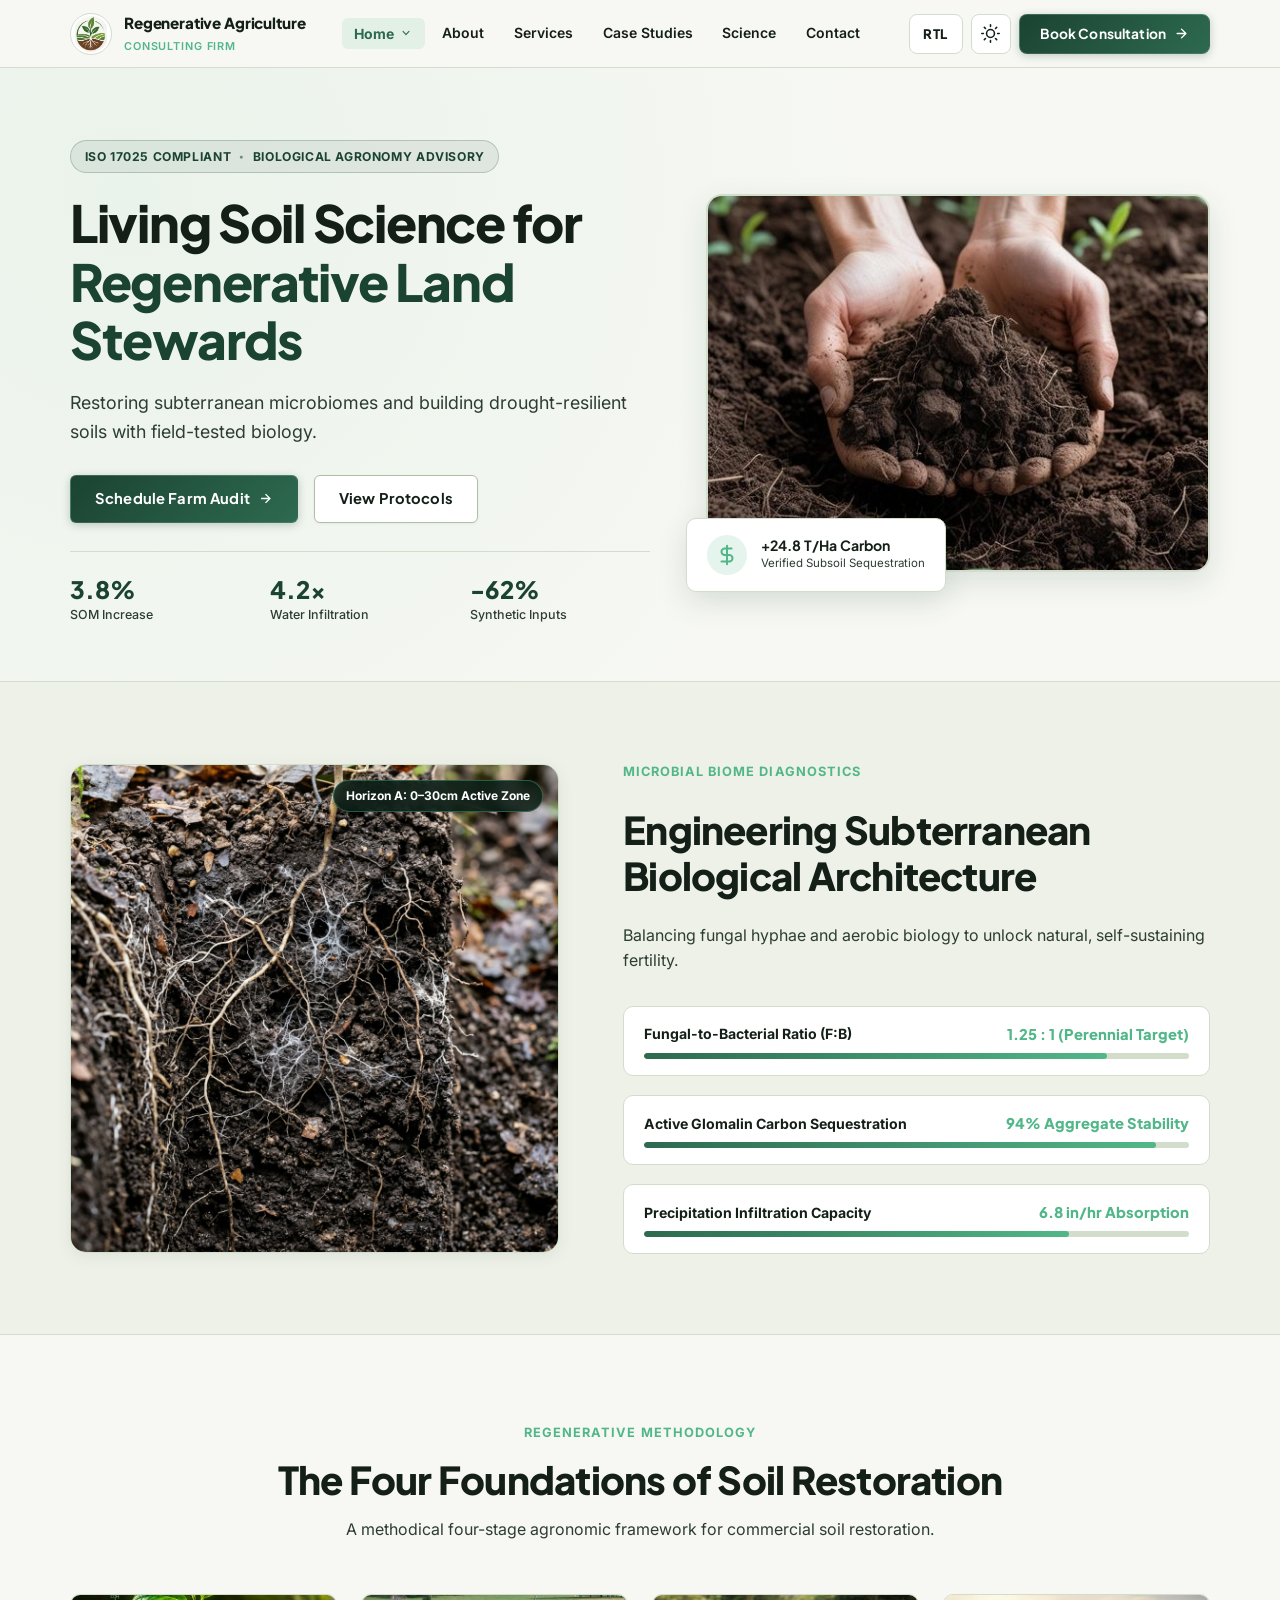
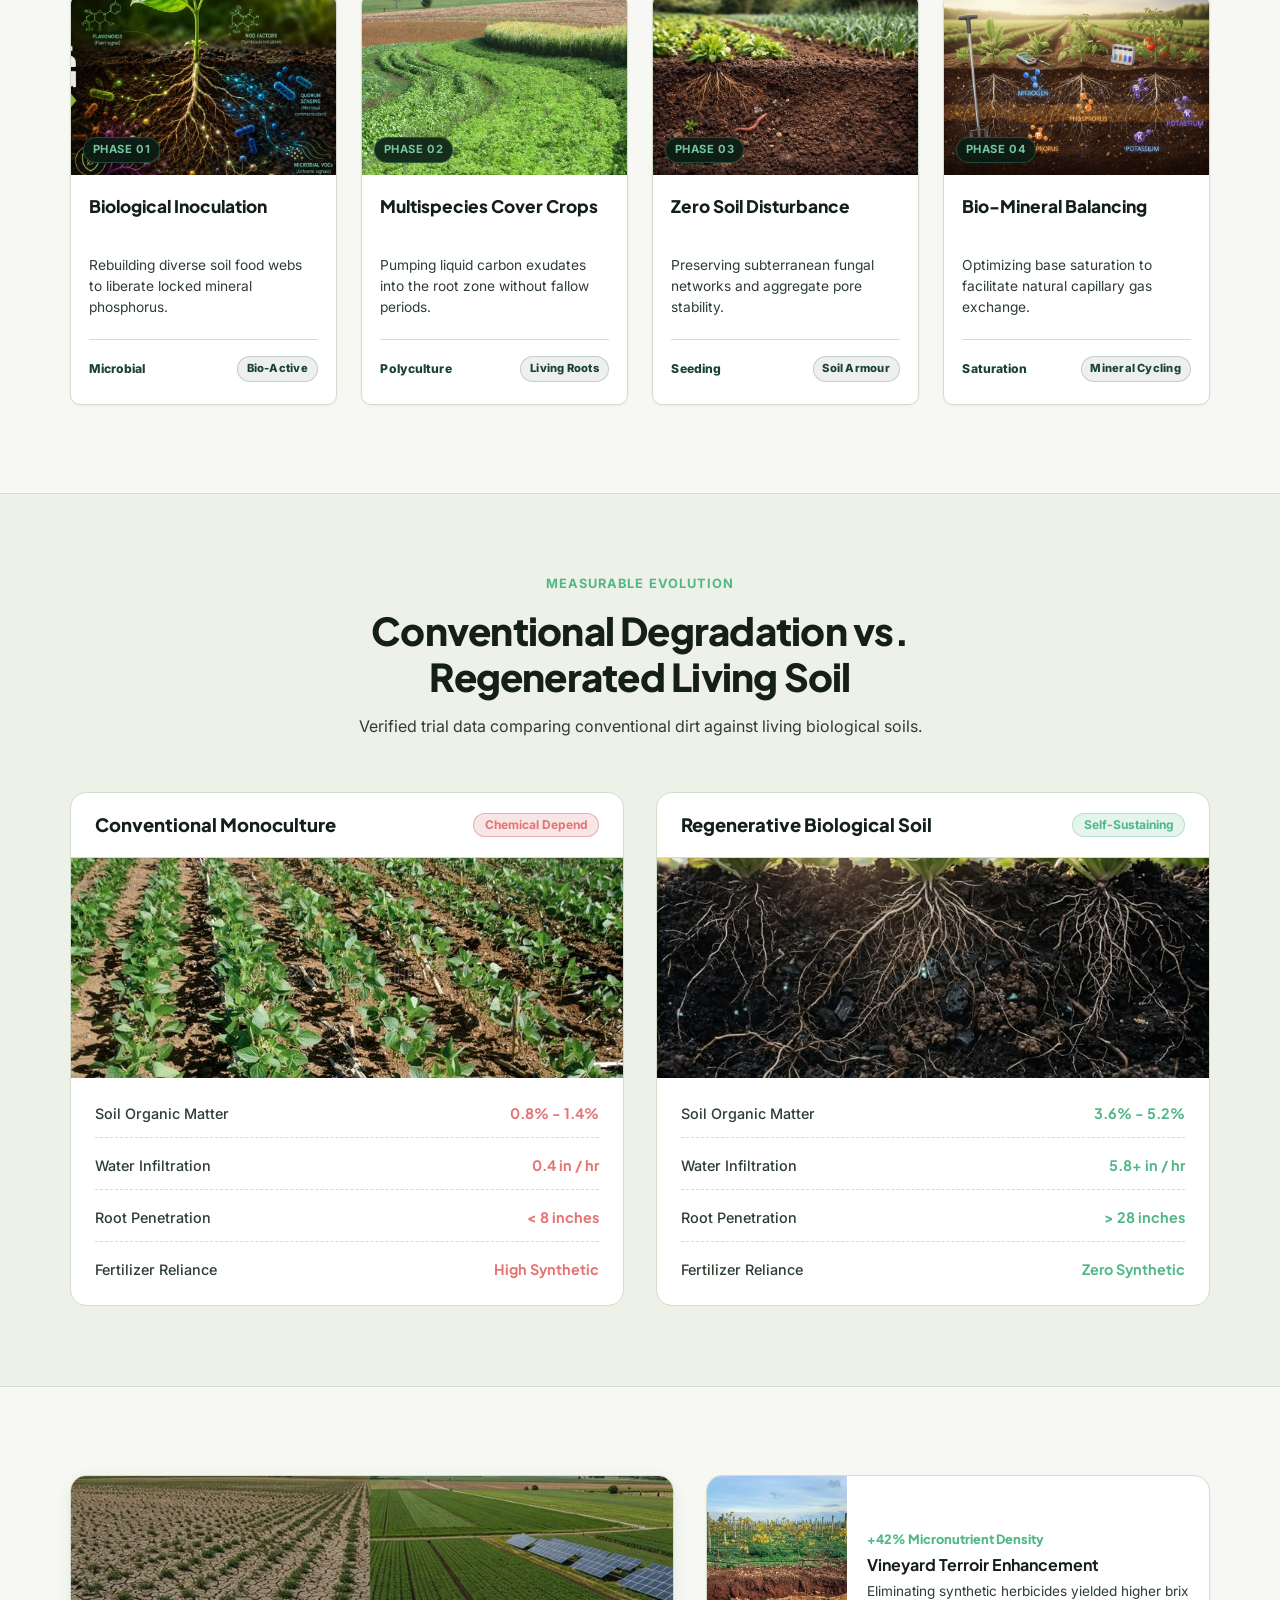
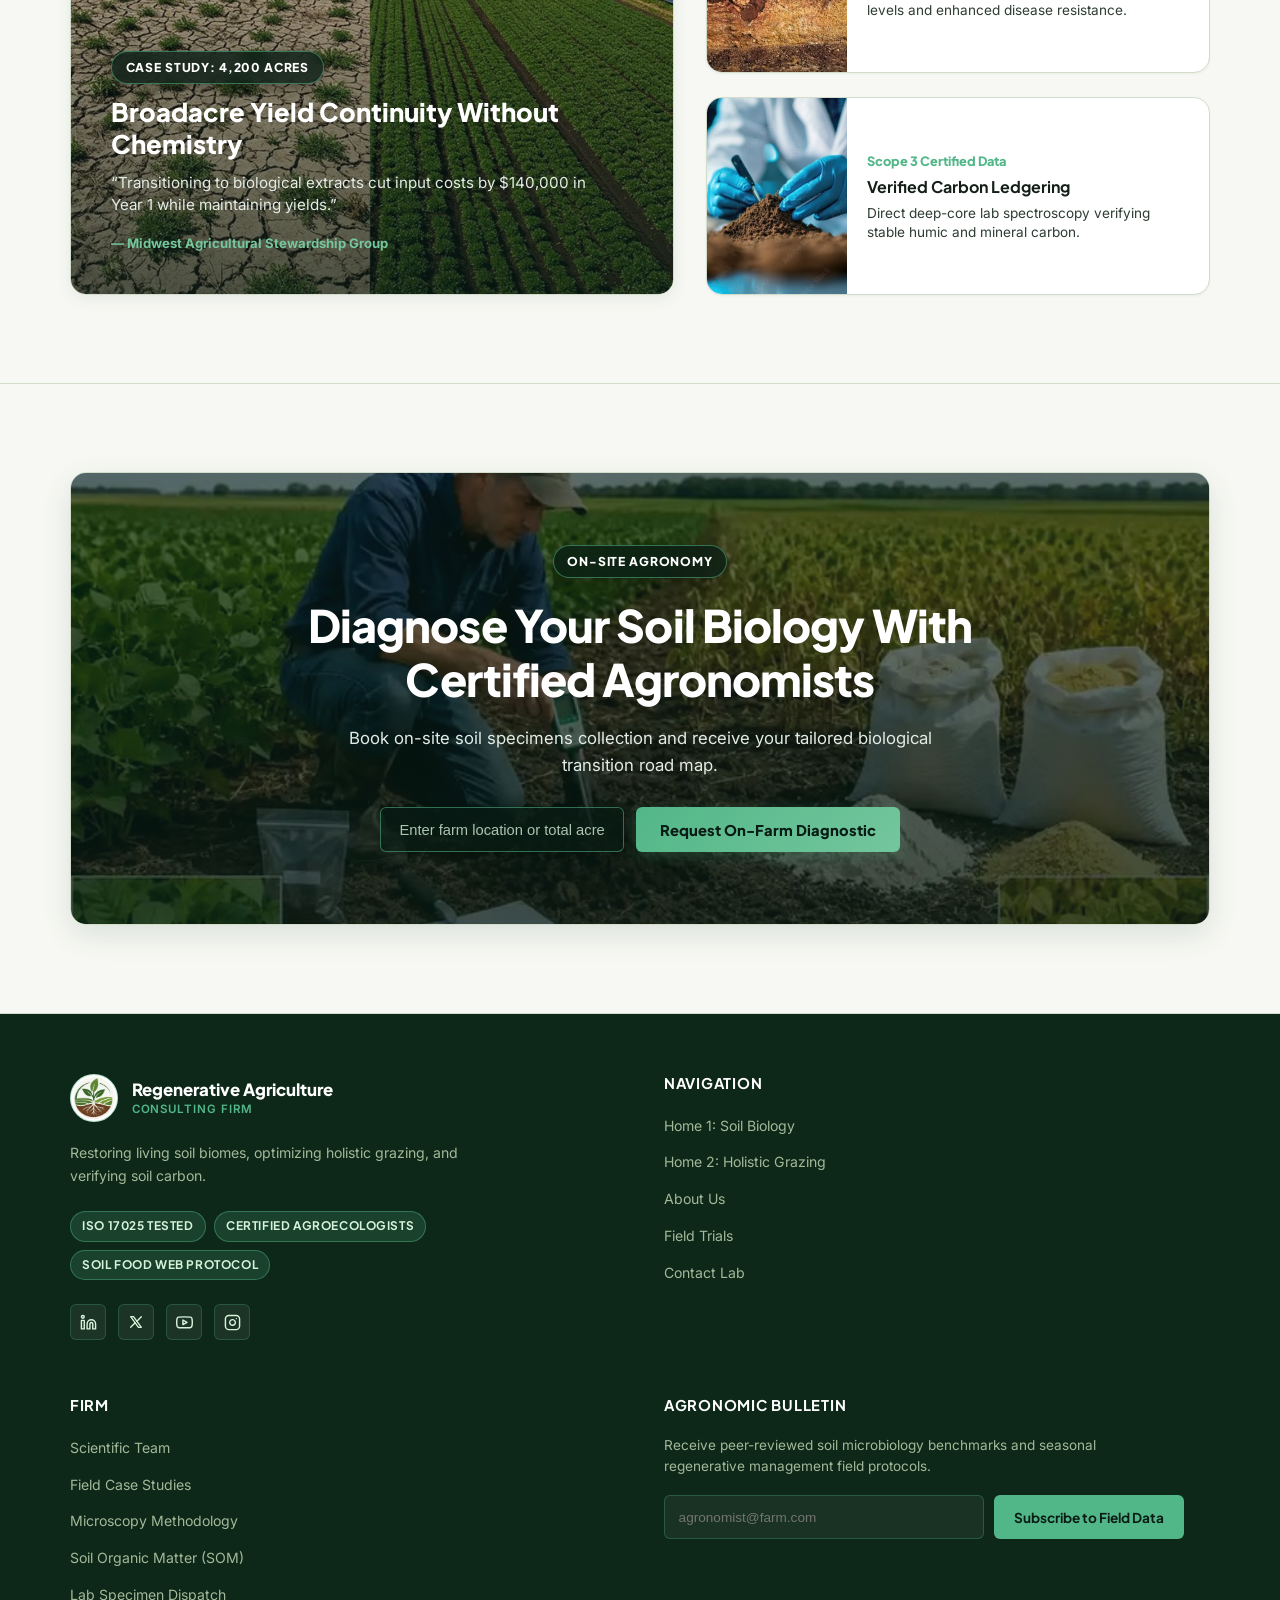
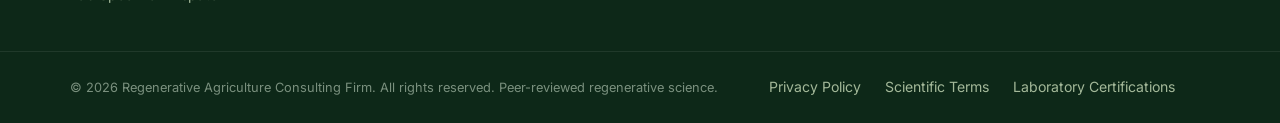
==== commit 211e2ebb: "update" ====
--- a/index.html
+++ b/index.html
@@ -8,8 +8,10 @@
   <meta name="description"
     content="Science-based regenerative agriculture consulting firm specializing in living soil biological restoration, holistic grazing plans, carbon measurement, and agroecological transitions.">
 
-  <!-- Favicon using official brand logo -->
+  <!-- Favicon using official brand logo from header -->
   <link rel="icon" type="image/png" href="assets/images/logo/logo.png">
+  <link rel="shortcut icon" type="image/png" href="assets/images/logo/logo.png">
+  <link rel="apple-touch-icon" href="assets/images/logo/logo.png">
 
   <!-- Core Design System & Responsive Stylesheet -->
   <link rel="stylesheet" href="assets/css/style.css?v=2.3">
--- a/assets/css/style.css
+++ b/assets/css/style.css
@@ -468,23 +468,26 @@
 
 /* Header Action Controls (RTL, Dark Mode, CTA) */
 .header-actions {
-  display: flex;
-  align-items: center;
-  gap: 0.5rem;
-  flex-shrink: 0;
+  display: flex !important;
+  align-items: center !important;
+  gap: 0.5rem !important;
+  flex-shrink: 0 !important;
 }
 
 .tool-btn {
   display: inline-flex;
   align-items: center;
   justify-content: center;
-  width: 36px;
-  height: 36px;
-  border-radius: var(--radius-sm);
-  border: 1px solid var(--border-color);
+  width: 40px;
+  height: 40px;
+  min-height: 40px;
+  max-height: 40px;
+  border-radius: 8px;
+  border: 1.5px solid var(--border-color);
   color: var(--text-main);
-  background-color: transparent;
+  background-color: var(--bg-surface);
   transition: all var(--transition-fast);
+  box-sizing: border-box;
 }
 
 .tool-btn:hover {
@@ -494,22 +497,26 @@
 }
 
 .tool-btn svg {
-  width: 18px;
-  height: 18px;
+  width: 19px;
+  height: 19px;
 }
 
 .tool-btn.rtl-toggle-btn {
   width: auto;
-  min-width: 46px;
-  height: 36px;
-  padding: 0 0.75rem;
+  min-width: 48px;
+  height: 40px;
+  min-height: 40px;
+  max-height: 40px;
+  padding: 0 0.85rem;
   font-family: var(--font-heading);
-  font-size: 0.78rem;
+  font-size: 0.82rem;
   font-weight: 800;
   letter-spacing: 0.05em;
   text-transform: uppercase;
   user-select: none;
   justify-content: center;
+  border-radius: 8px;
+  box-sizing: border-box;
 }
 
 .tool-btn.rtl-toggle-btn svg,
@@ -519,6 +526,18 @@
 
 .tool-btn.rtl-toggle-btn .rtl-text {
   line-height: 1;
+}
+
+html.dark .tool-btn {
+  background-color: #0A0A0A;
+  border-color: var(--border-color);
+  color: #FFFFFF;
+}
+
+html.dark .tool-btn:hover {
+  background-color: rgba(82, 183, 136, 0.18);
+  border-color: #52B788;
+  color: #52B788;
 }
 
 .btn-cta,
@@ -594,13 +613,15 @@
   vertical-align: middle;
 }
 
-/* Header Action CTA Button (Compact) */
+/* Header Action CTA Button (Compact - Exactly Even with Tool Buttons) */
 .header-actions .btn-cta {
-  height: 38px;
-  min-height: 38px;
-  max-height: 38px;
-  padding: 0 1rem;
-  font-size: 0.84rem;
+  height: 40px !important;
+  min-height: 40px !important;
+  max-height: 40px !important;
+  padding: 0 1.25rem !important;
+  font-size: 0.86rem !important;
+  border-radius: 8px !important;
+  box-sizing: border-box !important;
 }
 
 /* Mobile Toggle Button */
@@ -2997,9 +3018,6 @@
 }
 
 .inner-hero-title .hero-accent {
-  background: none;
-  -webkit-background-clip: unset;
-  -webkit-text-fill-color: initial;
   color: #1B4332;
   font-weight: 800;
   text-shadow: 0 1px 3px rgba(255, 255, 255, 0.95);
@@ -3096,9 +3114,6 @@
 }
 
 html.dark .inner-hero-title .hero-accent {
-  background: none;
-  -webkit-background-clip: unset;
-  -webkit-text-fill-color: initial;
   color: #52B788;
   text-shadow: 0 2px 12px rgba(0, 0, 0, 0.9);
 }
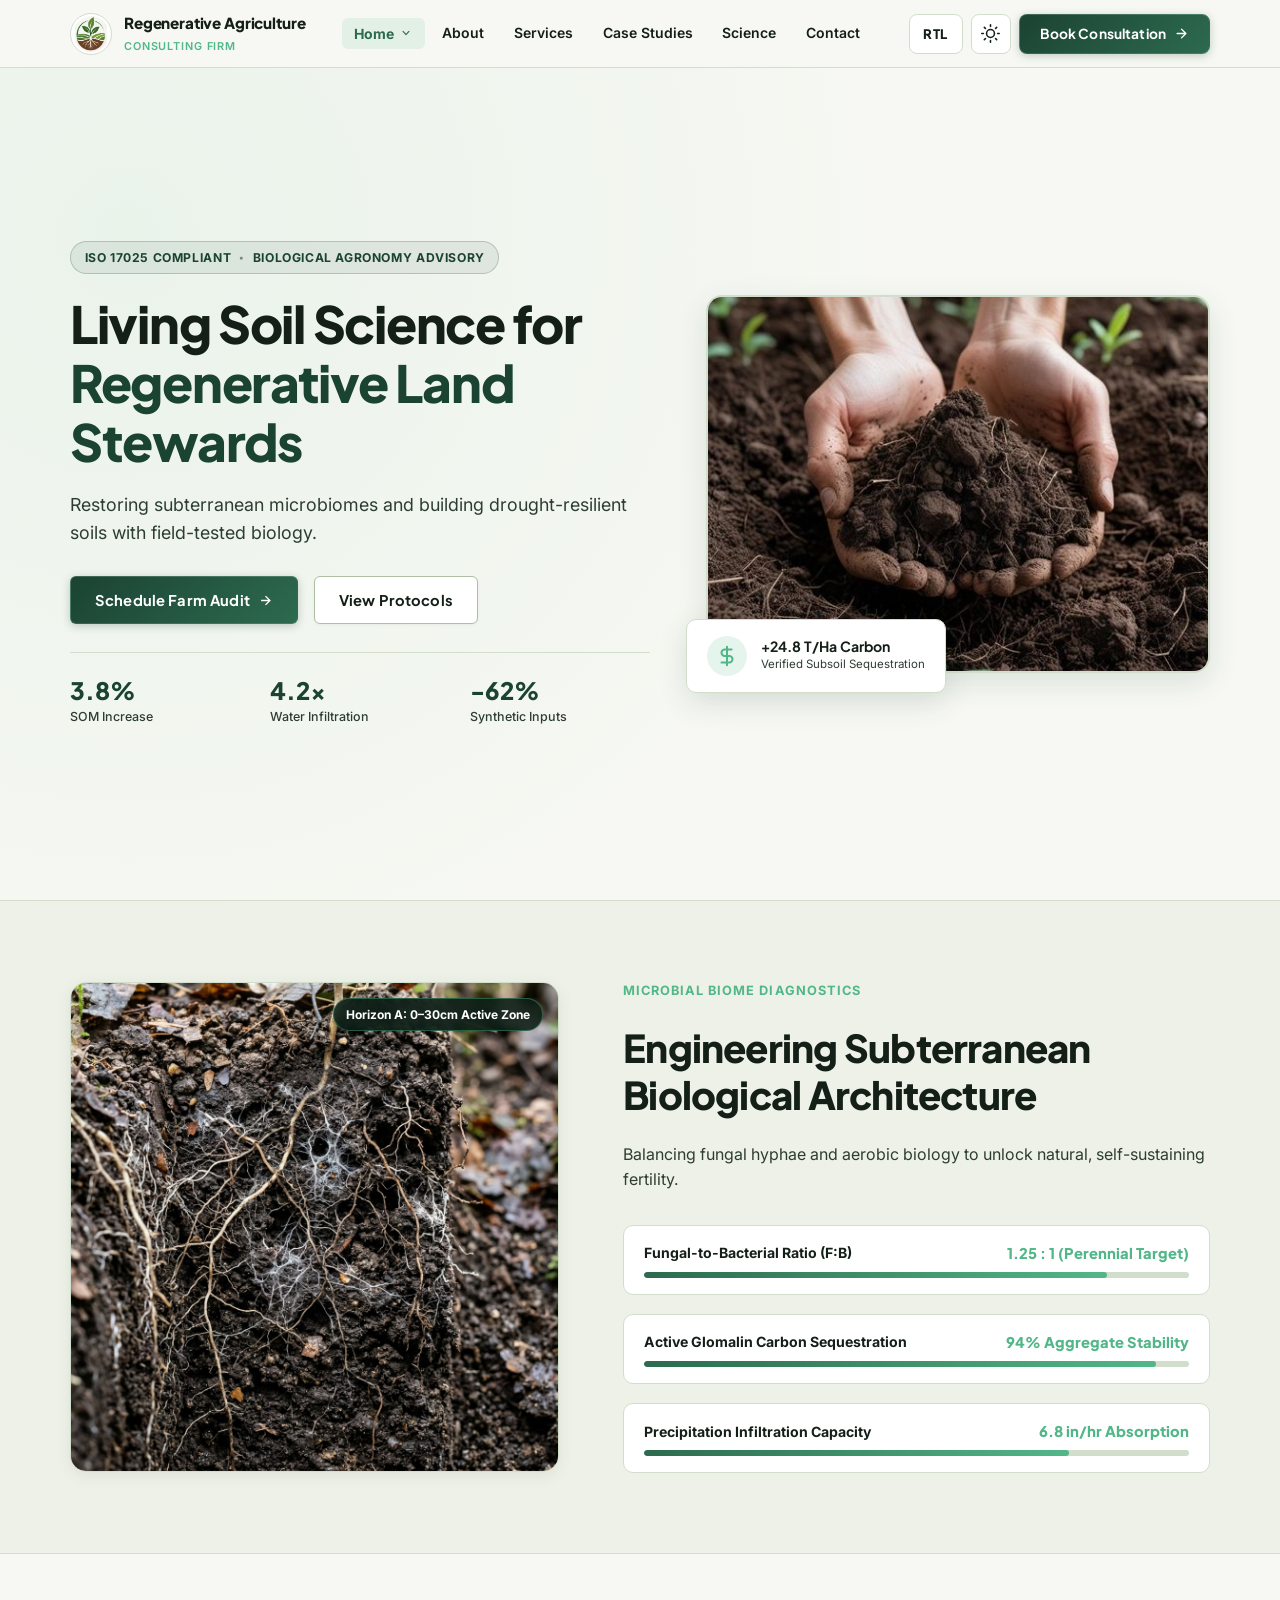
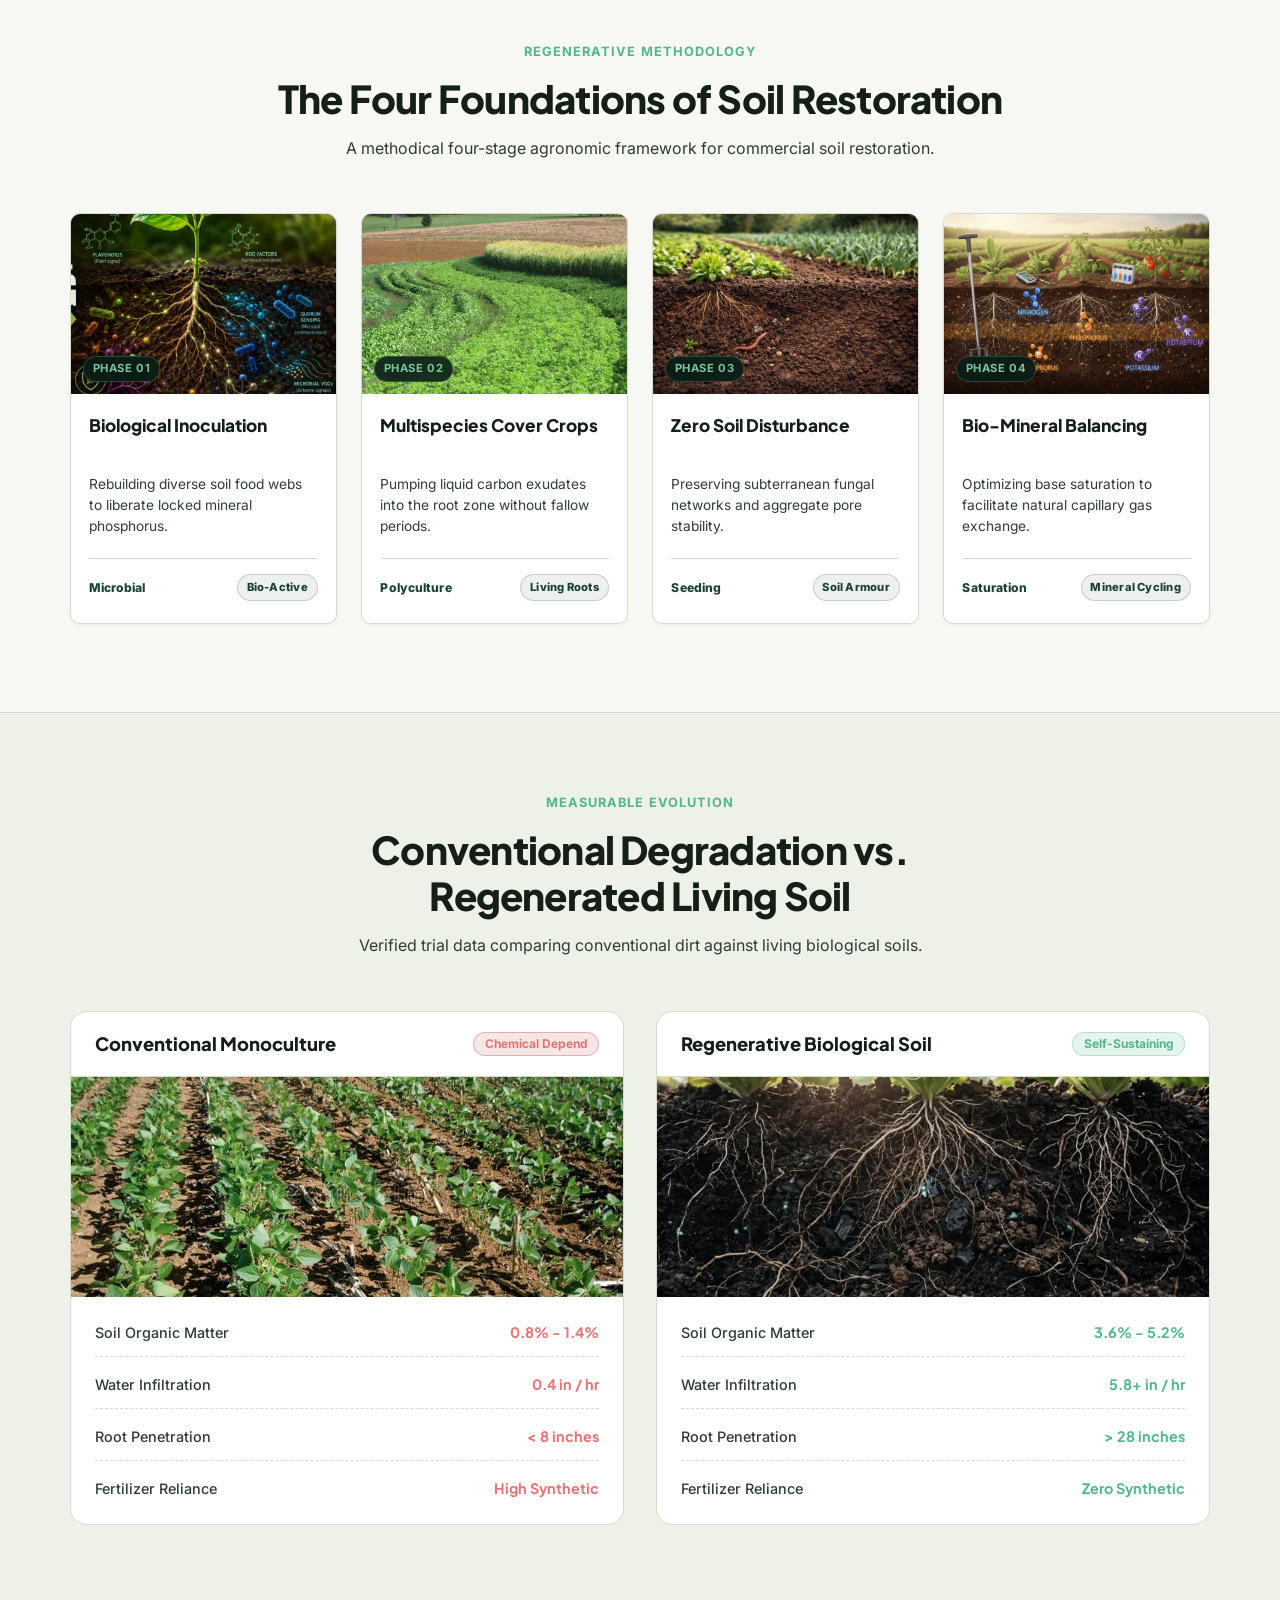
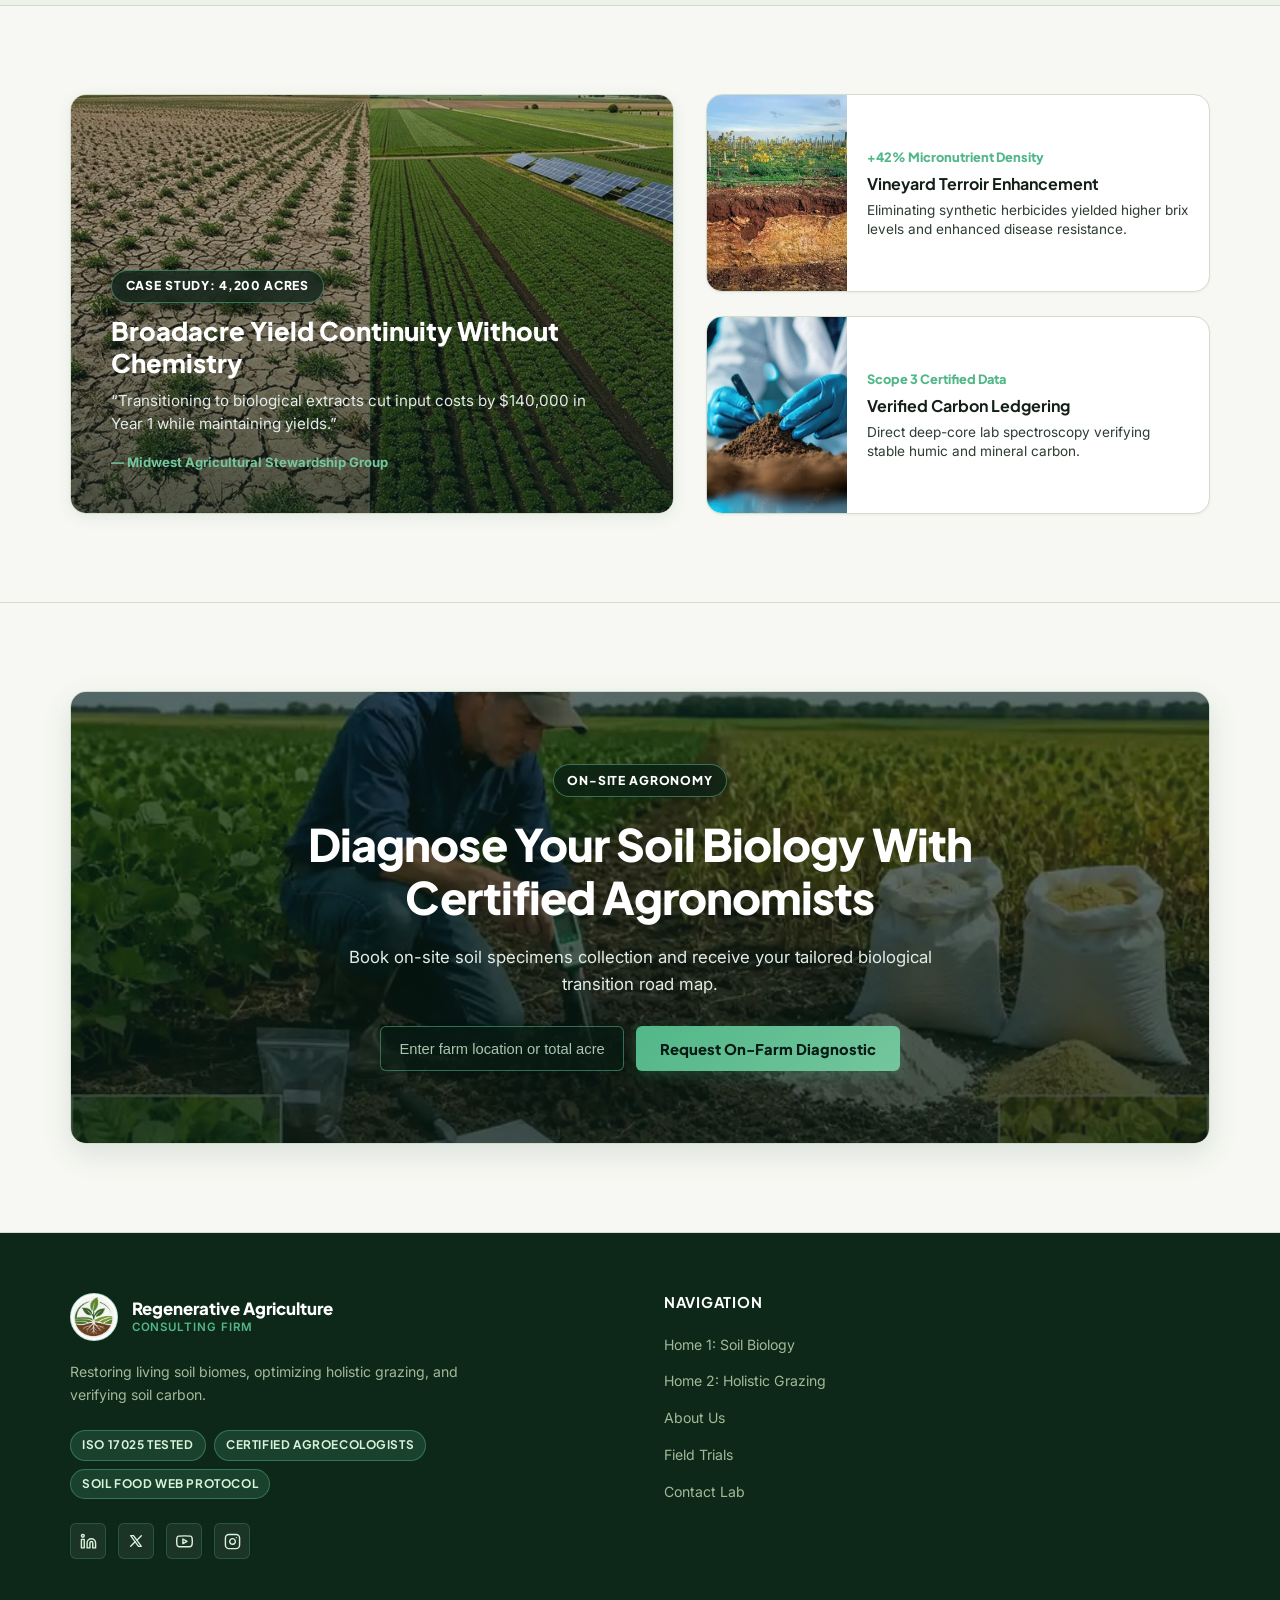
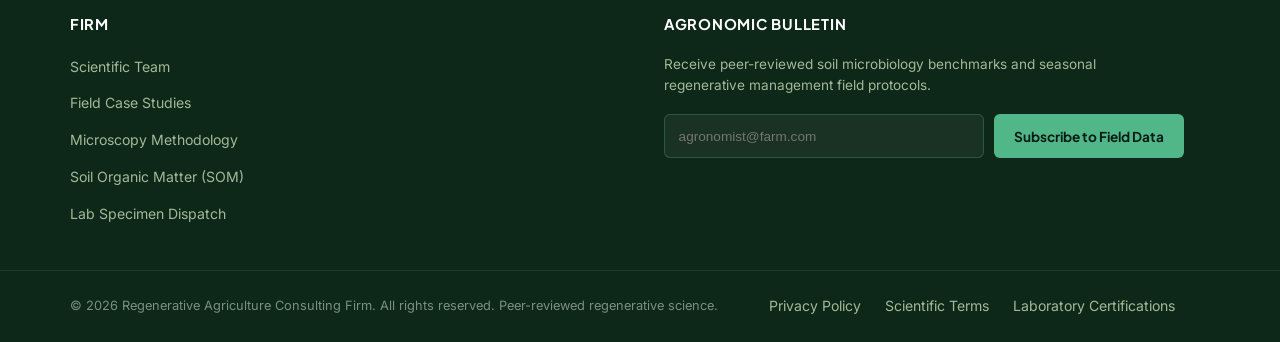
==== commit d04074c3: "update" ====
--- a/index.html
+++ b/index.html
@@ -651,13 +651,13 @@
 
       <!-- 1. Brand Column -->
       <div class="footer-brand">
-        <div class="footer-brand-header">
+        <a href="index.html" class="footer-brand-header" aria-label="Regenerative Agriculture Consulting Firm Home">
           <img src="assets/images/logo/logo.png" alt="Regenerative Agriculture Consulting Logo" class="footer-logo-img">
           <div>
             <div class="footer-brand-title">Regenerative Agriculture</div>
             <div class="footer-brand-sub">Consulting Firm</div>
           </div>
-        </div>
+        </a>
         <p class="footer-bio">
           Restoring living soil biomes, optimizing holistic grazing, and verifying soil carbon.
         </p>
--- a/assets/css/style.css
+++ b/assets/css/style.css
@@ -406,15 +406,17 @@
   position: absolute;
   top: calc(100% + 8px);
   left: 0;
-  min-width: 200px;
+  min-width: 275px;
+  width: max-content;
+  max-width: 320px;
   background-color: var(--bg-surface);
   border: 1px solid var(--border-color);
   border-radius: var(--radius-md);
-  box-shadow: var(--shadow-lg);
+  box-shadow: 0 10px 30px rgba(0, 0, 0, 0.12);
   padding: 0.5rem;
   display: none;
   flex-direction: column;
-  gap: 0.25rem;
+  gap: 0.35rem;
   z-index: 1010;
   animation: dropdownFade 0.18s ease-out;
 }
@@ -422,6 +424,7 @@
 html.dark .nav-dropdown {
   background-color: #080808 !important;
   border-color: #1F2E22 !important;
+  box-shadow: 0 10px 30px rgba(0, 0, 0, 0.6) !important;
 }
 
 .nav-item.dropdown-open .nav-dropdown {
@@ -444,12 +447,19 @@
   display: flex;
   align-items: center;
   justify-content: space-between;
-  padding: 0.5rem 0.75rem;
-  font-size: 0.85rem;
-  font-weight: 500;
+  gap: 1.25rem;
+  padding: 0.65rem 0.85rem;
+  font-size: 0.86rem;
+  font-weight: 600;
   color: var(--text-main);
   border-radius: var(--radius-sm);
+  white-space: nowrap;
+  text-decoration: none;
   transition: all var(--transition-fast);
+}
+
+.dropdown-link span:first-child {
+  white-space: nowrap;
 }
 
 .dropdown-link:hover {
@@ -457,13 +467,26 @@
   color: var(--color-sprout);
 }
 
+html.dark .dropdown-link:hover {
+  background-color: rgba(82, 183, 136, 0.18);
+  color: #52B788;
+}
+
 .dropdown-badge {
-  font-size: 0.65rem;
+  font-size: 0.68rem;
   font-weight: 700;
-  padding: 0.15rem 0.4rem;
+  padding: 0.2rem 0.55rem;
   border-radius: 999px;
   background-color: rgba(82, 183, 136, 0.15);
   color: var(--color-sprout);
+  white-space: nowrap;
+  flex-shrink: 0;
+  line-height: 1.2;
+}
+
+html.dark .dropdown-badge {
+  background-color: rgba(82, 183, 136, 0.25);
+  color: #52B788;
 }
 
 /* Header Action Controls (RTL, Dark Mode, CTA) */
@@ -671,15 +694,15 @@
   position: fixed;
   top: 0;
   bottom: 0;
-  right: -320px;
-  width: 300px;
-  max-width: 85vw;
+  right: -340px;
+  width: 320px;
+  max-width: 88vw;
   background-color: var(--bg-surface);
   border-left: 1px solid var(--border-color);
   z-index: 1060;
   display: flex;
   flex-direction: column;
-  padding: 1.25rem;
+  padding: 1.25rem 1rem;
   overflow-y: auto;
   transition: transform var(--transition-smooth);
 }
@@ -690,7 +713,7 @@
 }
 
 .mobile-drawer.open {
-  transform: translateX(-320px);
+  transform: translateX(-340px);
 }
 
 /* Mobile Drawer Header */
@@ -698,24 +721,94 @@
   display: flex;
   align-items: center;
   justify-content: space-between;
+  gap: 1.25rem;
   padding-bottom: 1rem;
   border-bottom: 1px solid var(--border-color);
+  width: 100%;
+  box-sizing: border-box;
+}
+
+.drawer-header .brand-link {
+  display: flex;
+  align-items: center;
+  gap: 0.65rem;
+  min-width: 0;
+  flex: 1 1 auto;
+  overflow: hidden;
+}
+
+.drawer-header .brand-logo-img {
+  width: 36px;
+  height: 36px;
+  min-width: 36px;
+  min-height: 36px;
+  flex-shrink: 0;
+}
+
+.drawer-header .brand-info {
+  display: flex;
+  flex-direction: column;
+  min-width: 0;
+  flex: 1 1 auto;
+  gap: 0.15rem;
+  overflow: hidden;
+}
+
+.drawer-header .brand-title {
+  font-family: var(--font-heading);
+  font-size: 0.88rem;
+  font-weight: 800;
+  letter-spacing: -0.01em;
+  color: var(--text-main);
+  line-height: 1.2;
+  white-space: nowrap;
+  overflow: hidden;
+  text-overflow: ellipsis;
+}
+
+.drawer-header .brand-subtitle {
+  font-size: 0.62rem;
+  font-weight: 600;
+  letter-spacing: 0.06em;
+  text-transform: uppercase;
+  color: var(--color-sprout);
+  line-height: 1.2;
+  white-space: nowrap;
+  overflow: hidden;
+  text-overflow: ellipsis;
 }
 
 .drawer-close-btn {
-  display: flex;
+  display: inline-flex;
   align-items: center;
   justify-content: center;
   width: 36px;
   height: 36px;
+  min-width: 36px;
+  min-height: 36px;
+  flex-shrink: 0;
+  margin-left: auto;
   border-radius: var(--radius-sm);
   border: 1px solid var(--border-color);
   color: var(--text-main);
+  background-color: var(--bg-surface);
+  cursor: pointer;
+  transition: all var(--transition-fast);
+}
+
+.drawer-close-btn:hover {
+  border-color: var(--color-sprout);
+  color: var(--color-sprout);
+  background-color: rgba(82, 183, 136, 0.12);
 }
 
 .drawer-close-btn svg {
-  width: 20px;
-  height: 20px;
+  width: 18px;
+  height: 18px;
+  min-width: 18px;
+  min-height: 18px;
+  stroke: currentColor;
+  stroke-width: 2.2;
 }
 
 /* Mobile Nav List & Accordion */
@@ -927,13 +1020,18 @@
 
 html[dir="rtl"] .mobile-drawer {
   right: auto;
-  left: -320px;
+  left: -340px;
   border-left: none;
   border-right: 1px solid var(--border-color);
 }
 
 html[dir="rtl"] .mobile-drawer.open {
-  transform: translateX(320px);
+  transform: translateX(340px);
+}
+
+html[dir="rtl"] .drawer-close-btn {
+  margin-left: 0;
+  margin-right: auto;
 }
 
 html[dir="rtl"] .mobile-accordion {
@@ -977,6 +1075,9 @@
   display: flex;
   align-items: center;
   gap: 0.85rem;
+  text-decoration: none;
+  cursor: pointer;
+  width: fit-content;
 }
 
 .footer-logo-img {
@@ -986,6 +1087,12 @@
   border: 1.5px solid rgba(82, 183, 136, 0.4);
   background: #FFFFFF;
   padding: 2px;
+  transition: transform var(--transition-fast, 0.2s ease), border-color var(--transition-fast, 0.2s ease);
+}
+
+.footer-brand-header:hover .footer-logo-img {
+  transform: scale(1.05);
+  border-color: var(--color-sprout);
 }
 
 .footer-brand-text {
@@ -1001,6 +1108,11 @@
   font-weight: 800;
   color: #FFFFFF;
   line-height: 1.15;
+  transition: color var(--transition-fast, 0.2s ease);
+}
+
+.footer-brand-header:hover .footer-brand-title {
+  color: var(--color-sprout);
 }
 
 .footer-brand-sub {
@@ -1248,9 +1360,15 @@
    HOME 1 - SECTION 1: HERO (Asymmetric Panoramic with Live Soil Metric)
    ========================================================================== */
 .h1-hero-section {
-  padding: 4.5rem 0 3.5rem;
+  position: relative;
+  min-height: calc(100vh - var(--header-height));
+  min-height: calc(100dvh - var(--header-height));
+  display: flex;
+  align-items: center;
+  justify-content: center;
+  padding: 3rem 0;
+  box-sizing: border-box;
   background: radial-gradient(circle at 10% 20%, rgba(82, 183, 136, 0.08) 0%, transparent 60%);
-  position: relative;
   overflow: hidden;
 }
 
@@ -1262,6 +1380,8 @@
   grid-template-columns: 1.15fr 1fr;
   align-items: center;
   gap: 3.5rem;
+  width: 100%;
+  box-sizing: border-box;
 }
 
 .h1-hero-content {
@@ -2271,11 +2391,13 @@
    ========================================================================== */
 .h2-hero-section {
   position: relative;
-  min-height: 580px;
+  min-height: calc(100vh - var(--header-height));
+  min-height: calc(100dvh - var(--header-height));
   display: flex;
   align-items: center;
   justify-content: center;
-  padding: 4.5rem 0 3.5rem;
+  padding: 3rem 0;
+  box-sizing: border-box;
   overflow: hidden;
   border-bottom: 1px solid var(--border-color);
 }
@@ -2936,14 +3058,16 @@
    ========================================================================== */
 .inner-hero-section {
   position: relative;
+  height: 520px;
   min-height: 520px;
   display: flex;
   align-items: center;
   justify-content: center;
-  padding: 5.5rem 0 4.5rem;
+  padding: 0;
   overflow: hidden;
   border-bottom: 1px solid var(--border-color);
   background-color: var(--bg-main);
+  box-sizing: border-box;
   transition: background-color var(--transition-normal);
 }
 
--- a/assets/css/responsive.css
+++ b/assets/css/responsive.css
@@ -62,6 +62,27 @@
 
 /* Tablet / Medium Screens (Max 1024px) */
 @media (max-width: 1024px) {
+  .h1-hero-section,
+  .h2-hero-section {
+    min-height: calc(100vh - var(--header-height)) !important;
+    min-height: calc(100dvh - var(--header-height)) !important;
+    display: flex !important;
+    align-items: center !important;
+    justify-content: center !important;
+    padding: 3rem 0 !important;
+    box-sizing: border-box !important;
+  }
+
+  .inner-hero-section {
+    height: 500px !important;
+    min-height: 500px !important;
+    padding: 0 !important;
+    display: flex !important;
+    align-items: center !important;
+    justify-content: center !important;
+    box-sizing: border-box !important;
+  }
+
   .h1-hero-container {
     grid-template-columns: 1fr;
     gap: 2.5rem;
@@ -254,8 +275,15 @@
     --header-height: 62px;
   }
 
-  .h1-hero-section {
-    padding: 3rem 0 2.5rem;
+  .h1-hero-section,
+  .h2-hero-section {
+    min-height: calc(100vh - var(--header-height)) !important;
+    min-height: calc(100dvh - var(--header-height)) !important;
+    display: flex !important;
+    align-items: center !important;
+    justify-content: center !important;
+    padding: 2.5rem 0 !important;
+    box-sizing: border-box !important;
   }
 
   .hero-heading {
@@ -739,8 +767,13 @@
 
   /* Unified Inner Hero 768px Rules */
   .inner-hero-section {
-    min-height: 440px;
-    padding: 3.5rem 0 3rem;
+    height: 480px !important;
+    min-height: 480px !important;
+    padding: 0 !important;
+    display: flex !important;
+    align-items: center !important;
+    justify-content: center !important;
+    box-sizing: border-box !important;
   }
 
   .inner-hero-telemetry-bar {
@@ -816,6 +849,27 @@
   :root {
     --header-height: 58px;
     --container-padding: 1rem;
+  }
+
+  .h1-hero-section,
+  .h2-hero-section {
+    min-height: calc(100vh - var(--header-height)) !important;
+    min-height: calc(100dvh - var(--header-height)) !important;
+    display: flex !important;
+    align-items: center !important;
+    justify-content: center !important;
+    padding: 2rem 0 !important;
+    box-sizing: border-box !important;
+  }
+
+  .inner-hero-section {
+    height: 460px !important;
+    min-height: 460px !important;
+    padding: 0 !important;
+    display: flex !important;
+    align-items: center !important;
+    justify-content: center !important;
+    box-sizing: border-box !important;
   }
 
   .inner-hero-title {
@@ -1240,7 +1294,23 @@
   }
 
   .mobile-drawer {
-    width: 280px;
+    width: 310px;
+    max-width: 88vw;
+    padding: 1.15rem 0.85rem;
+  }
+
+  .drawer-header {
+    gap: 1rem !important;
+  }
+
+  .drawer-close-btn {
+    margin-left: auto !important;
+    flex-shrink: 0 !important;
+  }
+
+  html[dir="rtl"] .drawer-close-btn {
+    margin-left: 0 !important;
+    margin-right: auto !important;
   }
 
   .drawer-tools {
@@ -1504,6 +1574,66 @@
     --container-padding: 0.75rem;
   }
 
+  .h1-hero-section,
+  .h2-hero-section {
+    min-height: calc(100vh - var(--header-height)) !important;
+    min-height: calc(100dvh - var(--header-height)) !important;
+    display: flex !important;
+    align-items: center !important;
+    justify-content: center !important;
+    padding: 1.75rem 0 !important;
+    box-sizing: border-box !important;
+  }
+
+  .inner-hero-section {
+    height: 440px !important;
+    min-height: 440px !important;
+    padding: 0 !important;
+    display: flex !important;
+    align-items: center !important;
+    justify-content: center !important;
+    box-sizing: border-box !important;
+  }
+
+  .mobile-drawer {
+    width: 295px;
+    max-width: 90vw;
+    padding: 1rem 0.75rem;
+  }
+
+  .drawer-header {
+    gap: 0.75rem !important;
+  }
+
+  .drawer-header .brand-logo-img {
+    width: 32px !important;
+    height: 32px !important;
+    min-width: 32px !important;
+    min-height: 32px !important;
+  }
+
+  .drawer-header .brand-title {
+    font-size: 0.82rem !important;
+  }
+
+  .drawer-header .brand-subtitle {
+    font-size: 0.58rem !important;
+  }
+
+  .drawer-close-btn {
+    width: 34px !important;
+    height: 34px !important;
+    min-width: 34px !important;
+    min-height: 34px !important;
+    margin-left: auto !important;
+    flex-shrink: 0 !important;
+  }
+
+  html[dir="rtl"] .drawer-close-btn {
+    margin-left: 0 !important;
+    margin-right: auto !important;
+  }
+
   .inner-hero-telemetry-bar {
     gap: 0.25rem !important;
   }
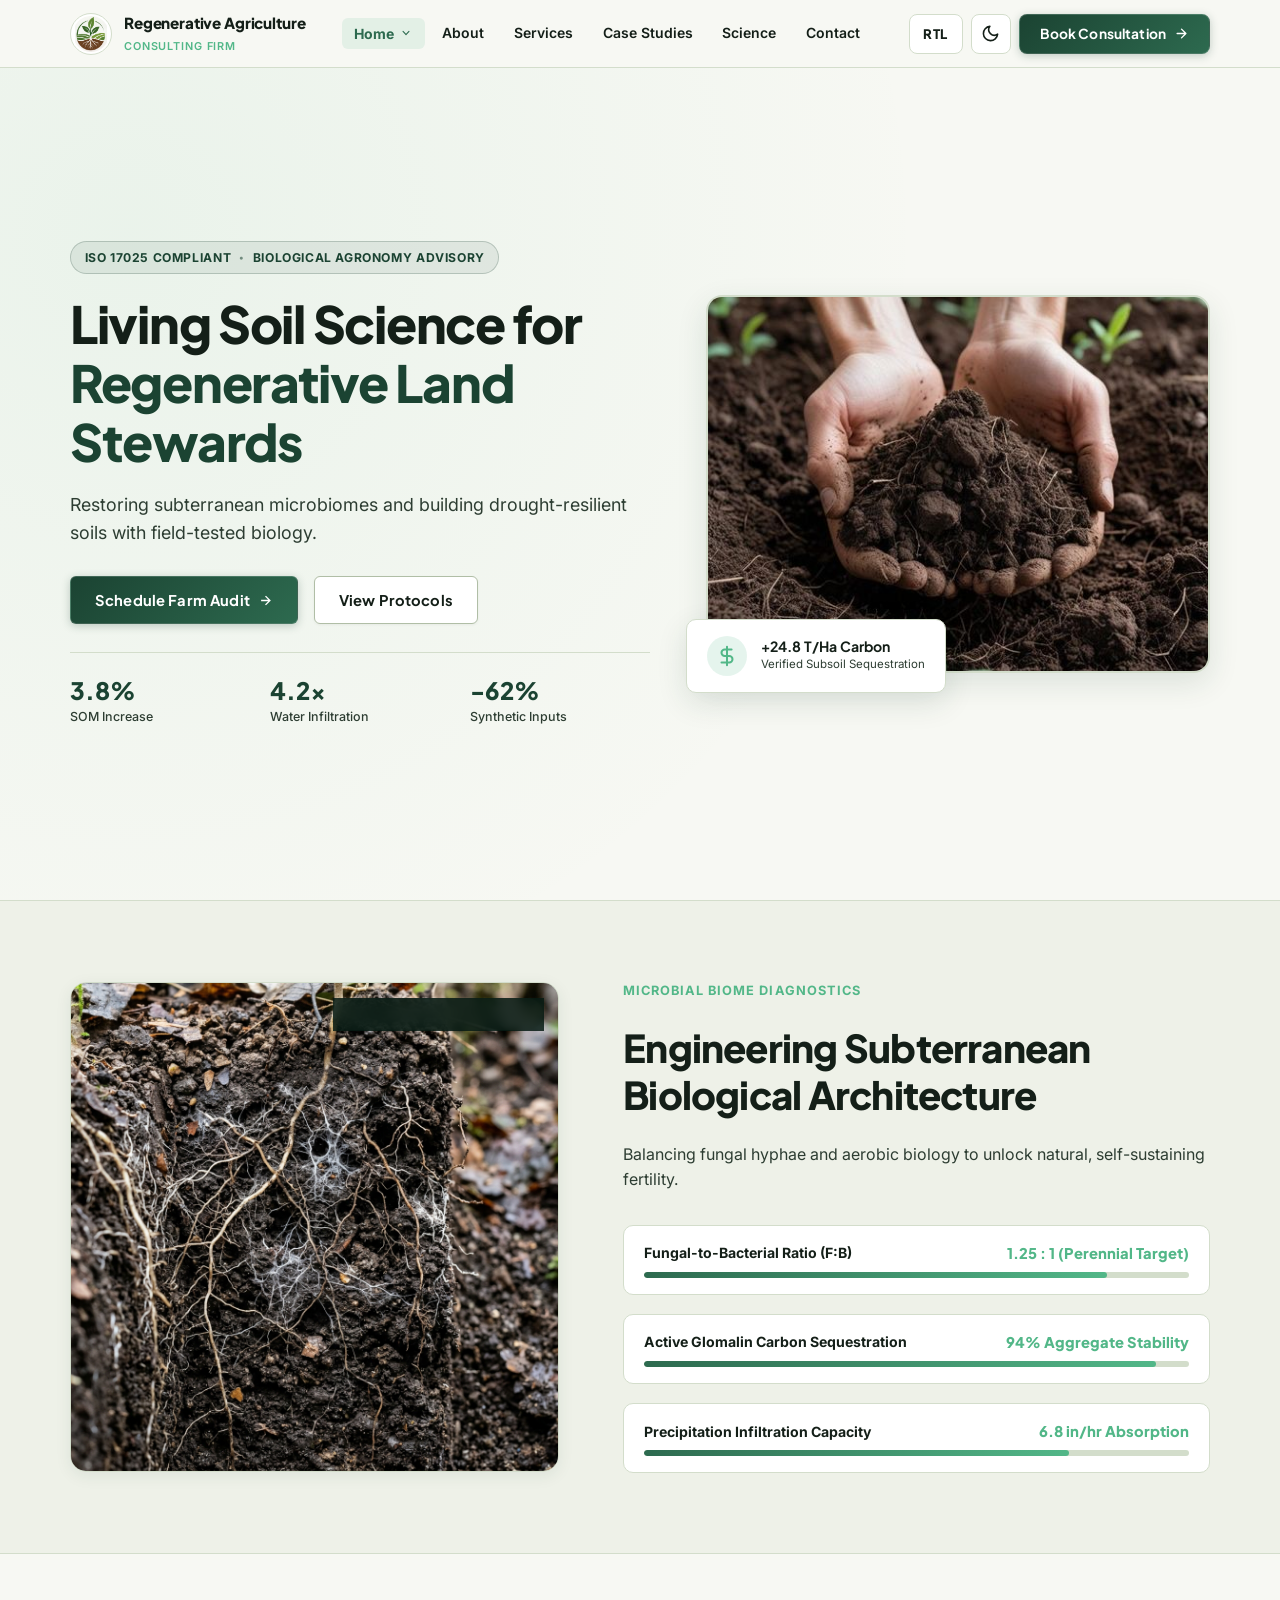
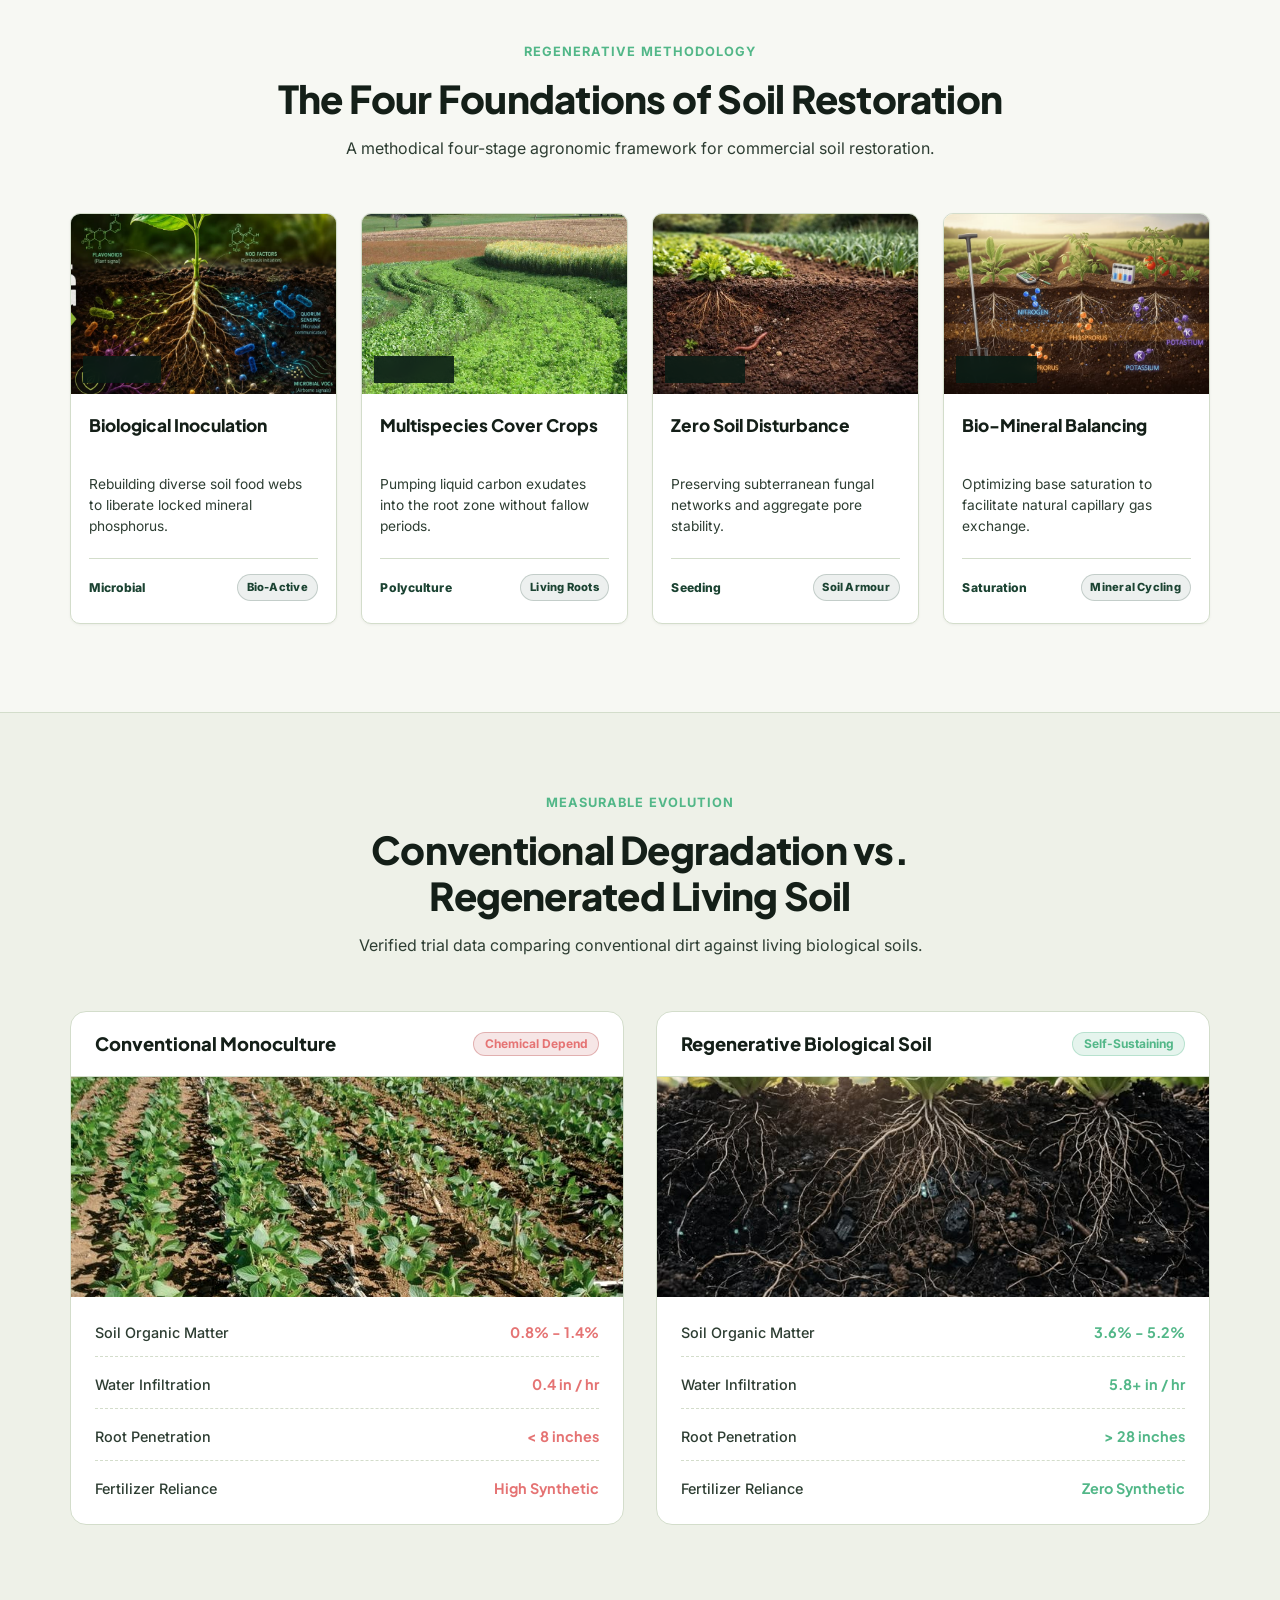
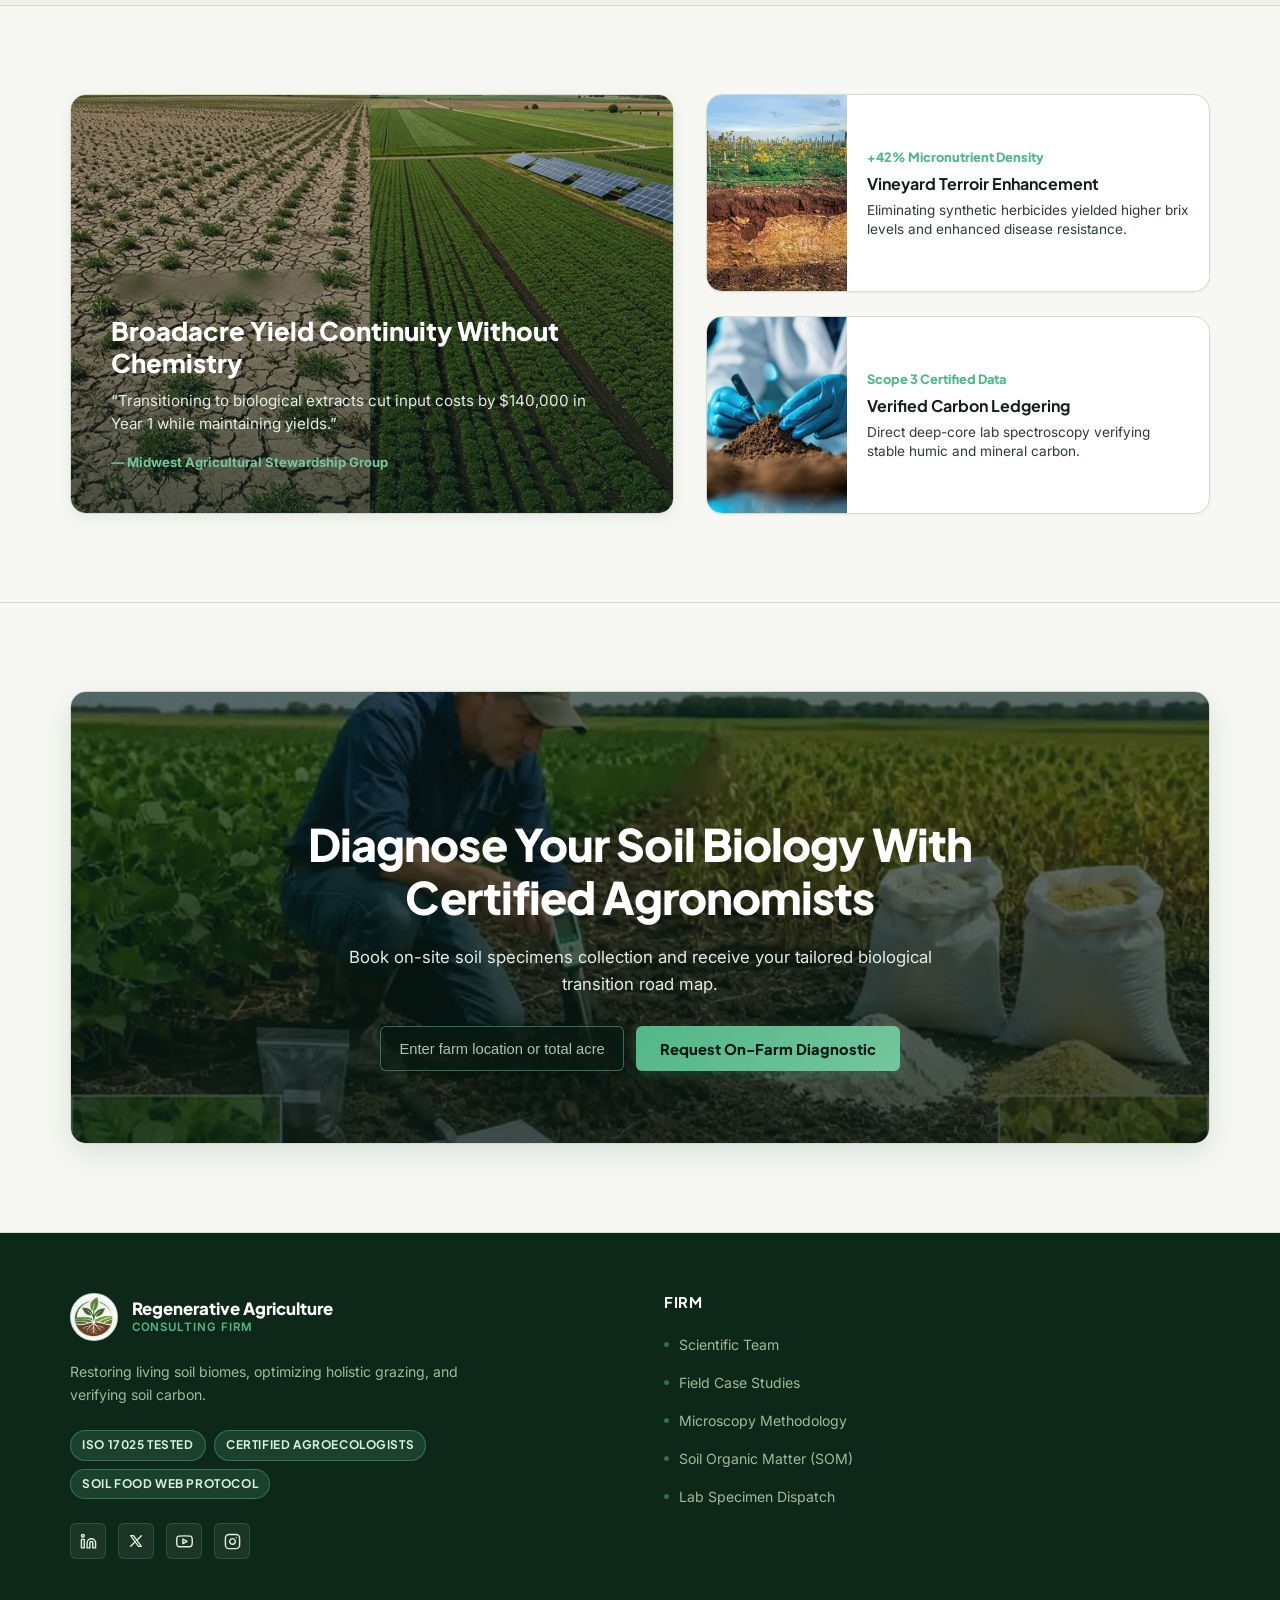
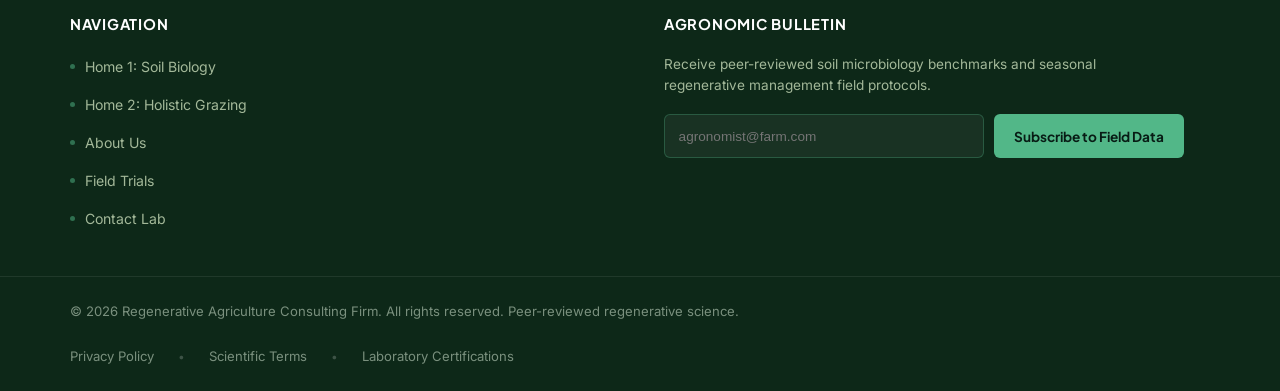
==== commit 854f8b9a: "update" ====
--- a/index.html
+++ b/index.html
@@ -113,13 +113,11 @@
         </button>
 
         <!-- Dark Mode Toggle (#000000 Strict) -->
-        <button type="button" class="tool-btn theme-toggle-btn" aria-label="Toggle dark mode"
-          title="Toggle Dark/Light Mode">
+        <button type="button" class="tool-btn theme-toggle-btn" aria-label="Switch to dark mode"
+          title="Switch to Dark Mode">
           <svg viewBox="0 0 24 24" fill="none" stroke="currentColor" stroke-width="2" stroke-linecap="round"
             stroke-linejoin="round" aria-hidden="true">
-            <circle cx="12" cy="12" r="5" />
-            <path
-              d="M12 1v2M12 21v2M4.22 4.22l1.42 1.42M18.36 18.36l1.42 1.42M1 12h2M21 12h2M4.22 19.78l1.42-1.42M18.36 5.64l1.42-1.42" />
+            <path d="M21 12.79A9 9 0 1 1 11.21 3 7 7 0 0 0 21 12.79z" />
           </svg>
         </button>
 
@@ -215,14 +213,12 @@
     <!-- Mobile Drawer Footer Tools -->
     <div class="drawer-footer">
       <div class="drawer-tools">
-        <button type="button" class="drawer-tool-item theme-toggle-btn" aria-label="Toggle dark mode">
-          <svg width="16" height="16" viewBox="0 0 24 24" fill="none" stroke="currentColor" stroke-width="2"
-            aria-hidden="true">
-            <circle cx="12" cy="12" r="5" />
-            <path
-              d="M12 1v2M12 21v2M4.22 4.22l1.42 1.42M18.36 18.36l1.42 1.42M1 12h2M21 12h2M4.22 19.78l1.42-1.42M18.36 5.64l1.42-1.42" />
+        <button type="button" class="drawer-tool-item theme-toggle-btn" aria-label="Switch to dark mode">
+          <svg width="18" height="18" viewBox="0 0 24 24" fill="none" stroke="currentColor" stroke-width="2"
+            stroke-linecap="round" stroke-linejoin="round" aria-hidden="true">
+            <path d="M21 12.79A9 9 0 1 1 11.21 3 7 7 0 0 0 21 12.79z" />
           </svg>
-          <span>Dark / Light</span>
+          <span>Dark Mode</span>
         </button>
         <button type="button" class="drawer-tool-item rtl-toggle-btn" aria-label="Toggle text direction">
           <span>RTL / LTR</span>
--- a/assets/css/style.css
+++ b/assets/css/style.css
@@ -819,57 +819,23 @@
   flex-direction: column;
   gap: 0.35rem;
   margin-top: 1rem;
+  width: 100%;
+}
+
+.mobile-item,
+.drawer-nav-item {
+  width: 100%;
+  display: block;
 }
 
 .mobile-nav-link,
-.drawer-link {
+.drawer-link,
+.drawer-accordion-btn {
   display: flex;
   align-items: center;
   justify-content: space-between;
-  padding: 0.75rem 0.9rem;
-  font-size: 0.95rem;
-  font-weight: 600;
-  color: var(--text-main);
-  border-radius: var(--radius-sm);
-  transition: background var(--transition-fast), color var(--transition-fast);
-}
-
-.mobile-nav-link:hover,
-.mobile-nav-link.active,
-.drawer-link:hover,
-.drawer-link.active {
-  background-color: rgba(82, 183, 136, 0.1);
-  color: var(--color-sprout);
-}
-
-/* Mobile Accordion Content (Closed by default - opens only on click) */
-.mobile-accordion,
-.drawer-submenu {
-  overflow: hidden;
-  max-height: 0;
-  transition: max-height 0.35s cubic-bezier(0.4, 0, 0.2, 1);
-  padding-left: 1rem;
-  display: flex;
-  flex-direction: column;
-  gap: 0.25rem;
-}
-
-.mobile-item.accordion-open .mobile-accordion,
-.drawer-nav-item.accordion-open .drawer-submenu {
-  max-height: 220px;
-  margin: 0.35rem 0;
-}
-
-.mobile-item.accordion-open .mobile-nav-link .dropdown-chevron,
-.drawer-nav-item.accordion-open .drawer-accordion-btn .accordion-arrow {
-  transform: rotate(180deg);
-}
-
-.drawer-accordion-btn {
-  display: flex;
-  align-items: center;
-  justify-content: space-between;
-  width: 100%;
+  width: 100%;
+  box-sizing: border-box;
   padding: 0.75rem 0.9rem;
   font-size: 0.95rem;
   font-weight: 600;
@@ -878,12 +844,44 @@
   border: none;
   border-radius: var(--radius-sm);
   cursor: pointer;
+  text-align: start;
+  font-family: inherit;
   transition: background var(--transition-fast), color var(--transition-fast);
 }
 
-.drawer-accordion-btn:hover {
+.mobile-nav-link:hover,
+.mobile-nav-link.active,
+.mobile-item.accordion-open > .mobile-nav-link,
+.drawer-link:hover,
+.drawer-link.active,
+.drawer-accordion-btn:hover,
+.drawer-accordion-btn.active,
+.drawer-nav-item.accordion-open > .drawer-accordion-btn {
   background-color: rgba(82, 183, 136, 0.1);
   color: var(--color-sprout);
+}
+
+/* Mobile Accordion Content (Closed by default - opens only on click) */
+.mobile-accordion,
+.drawer-submenu {
+  overflow: hidden;
+  max-height: 0;
+  transition: max-height 0.35s cubic-bezier(0.4, 0, 0.2, 1);
+  padding-left: 1rem;
+  display: flex;
+  flex-direction: column;
+  gap: 0.25rem;
+}
+
+.mobile-item.accordion-open .mobile-accordion,
+.drawer-nav-item.accordion-open .drawer-submenu {
+  max-height: 220px;
+  margin: 0.35rem 0;
+}
+
+.mobile-item.accordion-open .mobile-nav-link .dropdown-chevron,
+.drawer-nav-item.accordion-open .drawer-accordion-btn .accordion-arrow {
+  transform: rotate(180deg);
 }
 
 .accordion-arrow {
@@ -1063,6 +1061,7 @@
   display: grid;
   grid-template-columns: 1.6fr 1fr 1fr 1.4fr;
   gap: 2.5rem;
+  align-items: start;
 }
 
 .footer-brand {
@@ -1204,22 +1203,55 @@
   list-style: none;
   display: flex;
   flex-direction: column;
-  gap: 0.7rem;
-}
-
-.footer-link {
+  gap: 0.75rem;
+  padding: 0;
+  margin: 0;
+}
+
+.footer-nav-list li {
+  margin: 0;
+  padding: 0;
+  line-height: 1.4;
+  display: flex;
+  align-items: center;
+}
+
+.footer-nav-list .footer-link {
   font-size: 0.88rem;
   color: #A3B899;
+  text-decoration: none;
+  display: inline-flex;
+  align-items: center;
+  gap: 0.6rem;
+  padding: 0.2rem 0;
+  line-height: 1.4;
   transition: color var(--transition-fast), transform var(--transition-fast);
+}
+
+.footer-nav-list .footer-link::before {
+  content: "";
   display: inline-block;
-}
-
-.footer-link:hover {
+  width: 5px;
+  height: 5px;
+  border-radius: 50%;
+  background-color: var(--color-sprout);
+  opacity: 0.5;
+  transition: opacity var(--transition-fast), transform var(--transition-fast), background-color var(--transition-fast);
+  flex-shrink: 0;
+}
+
+.footer-nav-list .footer-link:hover {
   color: var(--color-sprout);
   transform: translateX(4px);
 }
 
-html[dir="rtl"] .footer-link:hover {
+.footer-nav-list .footer-link:hover::before {
+  opacity: 1;
+  transform: scale(1.4);
+  background-color: #52B788;
+}
+
+html[dir="rtl"] .footer-nav-list .footer-link:hover {
   transform: translateX(-4px);
 }
 
@@ -1293,8 +1325,8 @@
   align-items: center;
   justify-content: space-between;
   flex-wrap: wrap;
-  gap: 1rem;
-  font-size: 0.8rem;
+  gap: 1.25rem;
+  font-size: 0.82rem;
   color: #7A907E;
 }
 
@@ -1304,10 +1336,42 @@
   align-items: center;
   gap: 0.75rem 1.5rem;
   list-style: none;
-}
-
-.footer-meta-links li a {
+  padding: 0;
+  margin: 0;
+}
+
+.footer-meta-links li {
+  display: inline-flex;
+  align-items: center;
+}
+
+.footer-meta-links .footer-link {
+  font-size: 0.82rem;
+  color: #7A907E;
+  text-decoration: none;
   white-space: nowrap;
+  display: inline-block;
+  padding: 0;
+  transition: color var(--transition-fast);
+  transform: none !important;
+}
+
+.footer-meta-links .footer-link:hover {
+  color: var(--color-sprout);
+  transform: none !important;
+}
+
+.footer-meta-links li:not(:last-child)::after {
+  content: "•";
+  margin-left: 1.5rem;
+  color: rgba(255, 255, 255, 0.2);
+  font-size: 0.75rem;
+  pointer-events: none;
+}
+
+html[dir="rtl"] .footer-meta-links li:not(:last-child)::after {
+  margin-left: 0;
+  margin-right: 1.5rem;
 }
 
 /* ==========================================================================
@@ -5170,7 +5234,270 @@
 }
 
 /* ==========================================================================
-   CONTACT PAGE - SECTION 4: SPECIMEN EXTRACTION GUIDELINES (4-Step Bar)
+   CONTACT PAGE - SECTION 4: INTERACTIVE MAP & FACILITY LOCATOR
+   ========================================================================== */
+.contact-map-section {
+  padding: 5.5rem 0;
+  background-color: var(--bg-surface-alt);
+  border-bottom: 1px solid var(--border-color);
+  position: relative;
+}
+
+html.dark .contact-map-section {
+  background-color: #050505 !important;
+  border-bottom-color: var(--border-color) !important;
+}
+
+.contact-map-container {
+  max-width: var(--container-max-width);
+  margin: 0 auto;
+  padding: 0 var(--container-padding);
+}
+
+.map-interactive-wrapper {
+  display: grid;
+  grid-template-columns: 390px 1fr;
+  gap: 2rem;
+  margin-top: 3rem;
+  align-items: stretch;
+}
+
+.map-locations-sidebar {
+  display: flex;
+  flex-direction: column;
+  gap: 1.15rem;
+}
+
+.map-location-card {
+  background: var(--bg-card);
+  border: 1.5px solid var(--border-color);
+  border-radius: var(--radius-md);
+  padding: 1.25rem 1.4rem;
+  cursor: pointer;
+  transition: all var(--transition-fast);
+  display: flex;
+  flex-direction: column;
+  gap: 0.65rem;
+  position: relative;
+  text-align: left;
+  outline: none;
+}
+
+.map-location-card:hover {
+  border-color: var(--color-sprout);
+  transform: translateY(-2px);
+  box-shadow: var(--shadow-md);
+}
+
+.map-location-card:focus-visible {
+  outline: 2px solid var(--color-sprout);
+  outline-offset: 2px;
+}
+
+.map-location-card.active {
+  border-color: var(--color-sprout);
+  background: rgba(82, 183, 136, 0.08);
+  box-shadow: 0 4px 18px rgba(82, 183, 136, 0.16);
+}
+
+html.dark .map-location-card {
+  background: #080808;
+  border-color: #1A281E;
+}
+
+html.dark .map-location-card:hover {
+  border-color: #52B788;
+  background: #0E1610;
+}
+
+html.dark .map-location-card.active {
+  background: rgba(82, 183, 136, 0.14);
+  border-color: #52B788;
+  box-shadow: 0 4px 20px rgba(0, 0, 0, 0.6);
+}
+
+.map-card-header {
+  display: flex;
+  align-items: center;
+  justify-content: space-between;
+  gap: 0.5rem;
+  flex-wrap: wrap;
+}
+
+.map-card-badge {
+  font-size: 0.72rem;
+  font-weight: 800;
+  text-transform: uppercase;
+  letter-spacing: 0.05em;
+  padding: 0.2rem 0.55rem;
+  border-radius: var(--radius-sm);
+  background: rgba(45, 106, 79, 0.12);
+  color: var(--color-forest);
+  border: 1px solid rgba(45, 106, 79, 0.25);
+}
+
+html.dark .map-card-badge {
+  background: rgba(82, 183, 136, 0.2);
+  color: #D8F3DC;
+  border-color: rgba(82, 183, 136, 0.4);
+}
+
+.map-card-status {
+  display: inline-flex;
+  align-items: center;
+  gap: 0.35rem;
+  font-size: 0.72rem;
+  font-weight: 700;
+  color: var(--color-forest);
+}
+
+html.dark .map-card-status {
+  color: #74C69D;
+}
+
+.map-card-status .status-indicator {
+  width: 7px;
+  height: 7px;
+  border-radius: 50%;
+  background-color: #2D6A4F;
+  box-shadow: 0 0 0 2px rgba(45, 106, 79, 0.25);
+  animation: pulse-dot 2s infinite ease-in-out;
+}
+
+html.dark .map-card-status .status-indicator {
+  background-color: #52B788;
+  box-shadow: 0 0 0 2px rgba(82, 183, 136, 0.35);
+}
+
+@keyframes pulse-dot {
+  0%, 100% { transform: scale(1); opacity: 1; }
+  50% { transform: scale(1.2); opacity: 0.7; }
+}
+
+.map-card-title {
+  font-family: var(--font-heading);
+  font-size: 1.05rem;
+  font-weight: 800;
+  color: var(--text-main);
+  line-height: 1.3;
+}
+
+.map-card-address {
+  display: flex;
+  align-items: flex-start;
+  gap: 0.45rem;
+  font-size: 0.84rem;
+  color: var(--text-muted);
+  line-height: 1.45;
+}
+
+.map-card-address svg {
+  flex-shrink: 0;
+  margin-top: 2px;
+  color: var(--color-forest);
+}
+
+html.dark .map-card-address svg {
+  color: #52B788;
+}
+
+.map-card-footer {
+  display: flex;
+  align-items: center;
+  justify-content: space-between;
+  margin-top: 0.35rem;
+  padding-top: 0.65rem;
+  border-top: 1px solid var(--border-color);
+  font-size: 0.8rem;
+}
+
+html.dark .map-card-footer {
+  border-top-color: #1A281E;
+}
+
+.map-card-phone {
+  display: inline-flex;
+  align-items: center;
+  gap: 0.35rem;
+  font-weight: 700;
+  color: var(--text-main);
+}
+
+.map-card-phone svg {
+  color: var(--color-forest);
+}
+
+html.dark .map-card-phone svg {
+  color: #52B788;
+}
+
+.map-select-prompt {
+  font-size: 0.78rem;
+  font-weight: 800;
+  color: var(--color-forest);
+  transition: transform var(--transition-fast);
+}
+
+html.dark .map-select-prompt {
+  color: #52B788;
+}
+
+.map-location-card:hover .map-select-prompt {
+  transform: translateX(3px);
+}
+
+html[dir="rtl"] .map-location-card {
+  text-align: right;
+}
+
+html[dir="rtl"] .map-location-card:hover .map-select-prompt {
+  transform: translateX(-3px);
+}
+
+/* Map Display Panel */
+.map-display-panel {
+  display: flex;
+  flex-direction: column;
+  background: var(--bg-card);
+  border: 1.5px solid var(--border-color);
+  border-radius: var(--radius-md);
+  overflow: hidden;
+  box-shadow: var(--shadow-sm);
+  height: 100%;
+}
+
+html.dark .map-display-panel {
+  background: #080808;
+  border-color: #1A281E;
+}
+
+.map-frame-box {
+  position: relative;
+  width: 100%;
+  height: 100%;
+  min-height: 440px;
+  background: #E8ECE6;
+  overflow: hidden;
+}
+
+html.dark .map-frame-box {
+  background: #050505;
+}
+
+.contact-map-iframe {
+  width: 100%;
+  height: 100%;
+  min-height: 440px;
+  display: block;
+  border: 0;
+}
+
+html.dark .contact-map-iframe {
+  filter: brightness(0.88) contrast(1.1) invert(0.08);
+}
+
+/* ==========================================================================
+   CONTACT PAGE - SECTION 5: SPECIMEN EXTRACTION GUIDELINES (4-Step Bar)
    ========================================================================== */
 .contact-guidelines-section {
   padding: 5.5rem 0;
--- a/assets/css/responsive.css
+++ b/assets/css/responsive.css
@@ -15,6 +15,7 @@
 .contact-hero-container,
 .contact-studio-container,
 .contact-hubs-container,
+.contact-map-container,
 .contact-guidelines-container,
 .contact-hotline-container,
 .sci-hero-container,
@@ -239,6 +240,19 @@
   .hubs-grid {
     grid-template-columns: repeat(2, 1fr);
     gap: 1.25rem;
+  }
+
+  .contact-map-section {
+    padding: 4rem 0;
+  }
+
+  .map-interactive-wrapper {
+    grid-template-columns: 1fr;
+    gap: 1.75rem;
+  }
+
+  .map-frame-box {
+    height: 420px;
   }
 
   .guidelines-grid {
@@ -655,6 +669,15 @@
     grid-template-columns: 1fr;
   }
 
+  .contact-map-section {
+    padding: 3.5rem 0;
+  }
+
+  .map-frame-box {
+    height: 380px;
+    min-height: 380px;
+  }
+
   .guidelines-grid {
     grid-template-columns: 1fr;
   }
@@ -1382,6 +1405,18 @@
 
   .contact-hotline-inner h2 {
     font-size: 1.35rem;
+  }
+
+  .contact-map-section {
+    padding: 2.5rem 0;
+  }
+
+  .map-frame-box {
+    height: 300px;
+  }
+
+  .map-location-card {
+    padding: 1rem 1.15rem;
   }
 }
 
@@ -1418,13 +1453,15 @@
   }
 
   /* 2. Top-Right: Firm Column (Row 1, Col 2) */
-  .footer-col:nth-of-type(1) {
+  .footer-top > :nth-child(2),
+  .footer-col:nth-of-type(2) {
     grid-column: 2 / 3 !important;
     grid-row: 1 !important;
   }
 
   /* 3. Bottom-Left: Navigation Column (Row 2, Col 1) */
-  .footer-col:nth-of-type(2) {
+  .footer-top > :nth-child(3),
+  .footer-col:nth-of-type(3) {
     grid-column: 1 / 2 !important;
     grid-row: 2 !important;
   }
@@ -1432,7 +1469,7 @@
   .footer-col .footer-nav-list {
     display: flex !important;
     flex-direction: column !important;
-    gap: 0.7rem !important;
+    gap: 0.75rem !important;
   }
 
   /* 4. Bottom-Right: Agronomic Bulletin Newsletter (Row 2, Col 2) */
@@ -1545,7 +1582,7 @@
   .footer-col .footer-nav-list {
     display: flex !important;
     flex-direction: column !important;
-    gap: 0.5rem !important;
+    gap: 0.75rem !important;
   }
 
   .footer-bottom {
